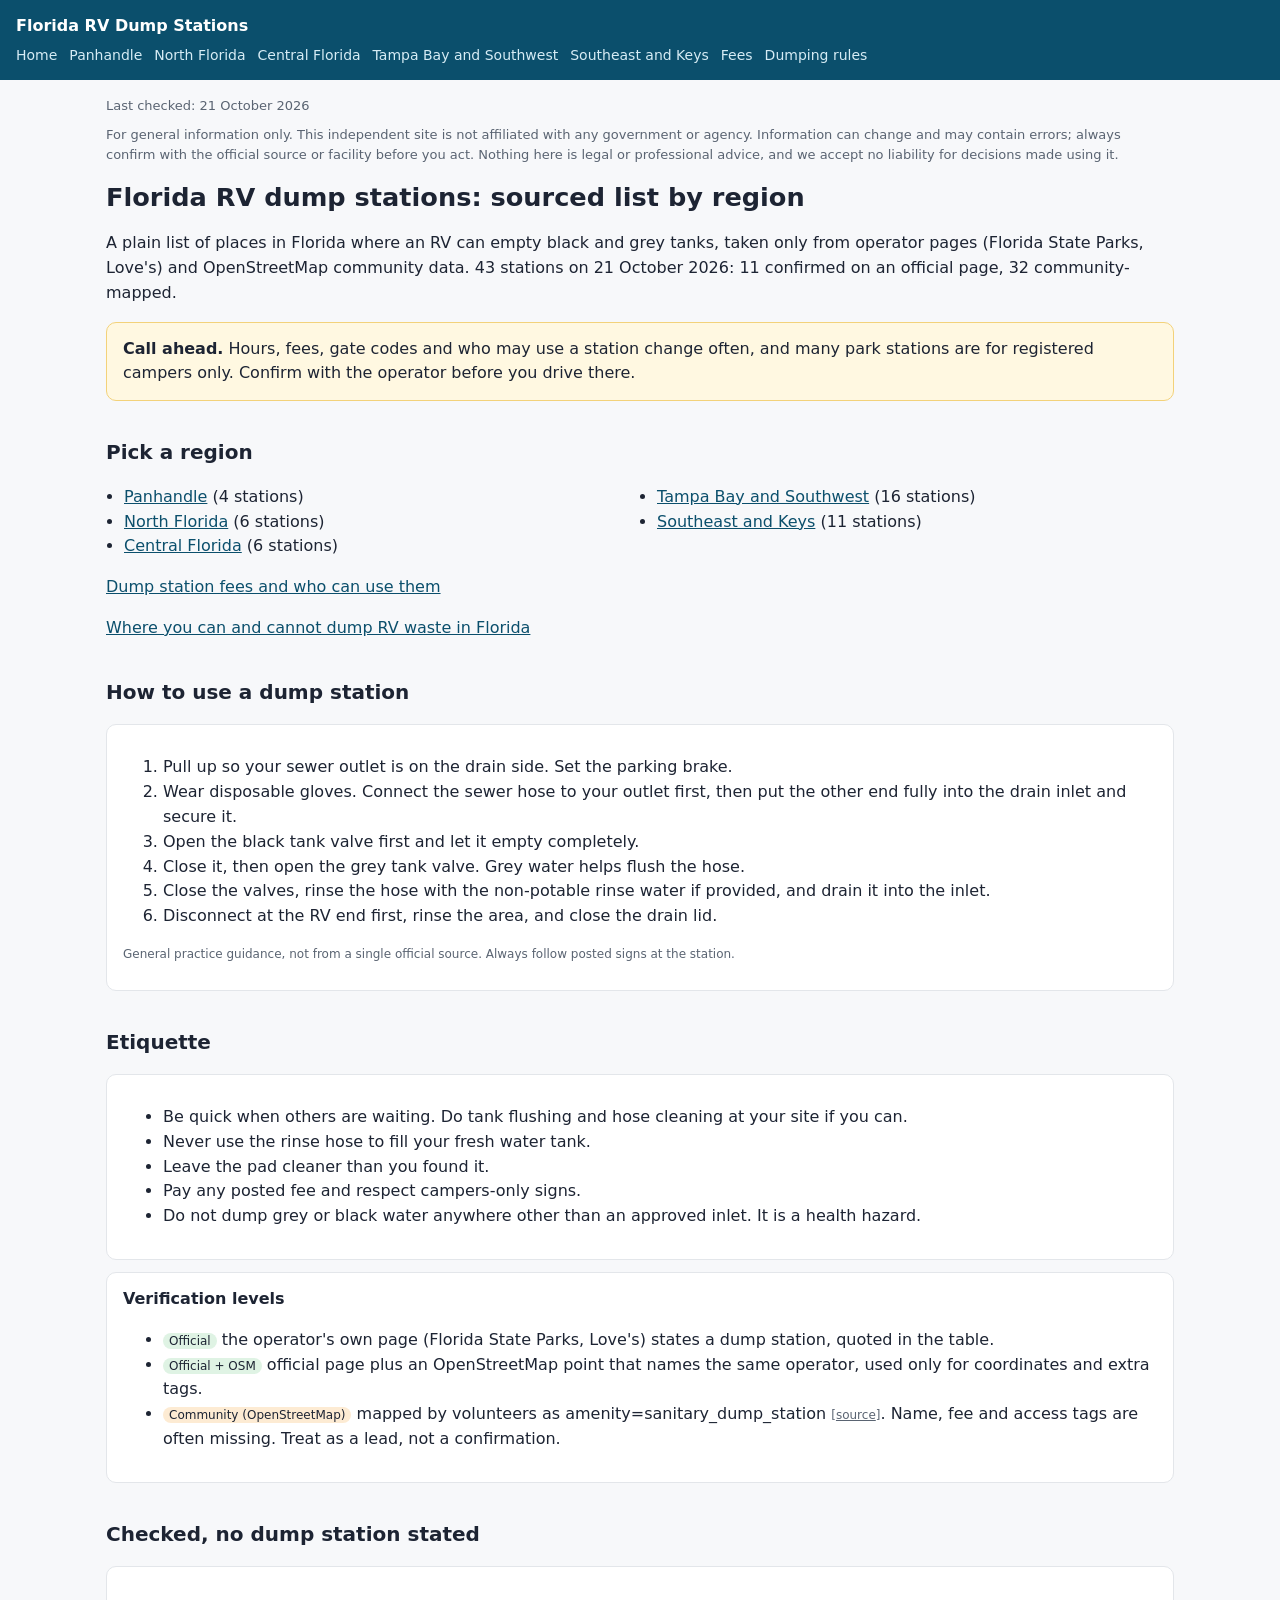
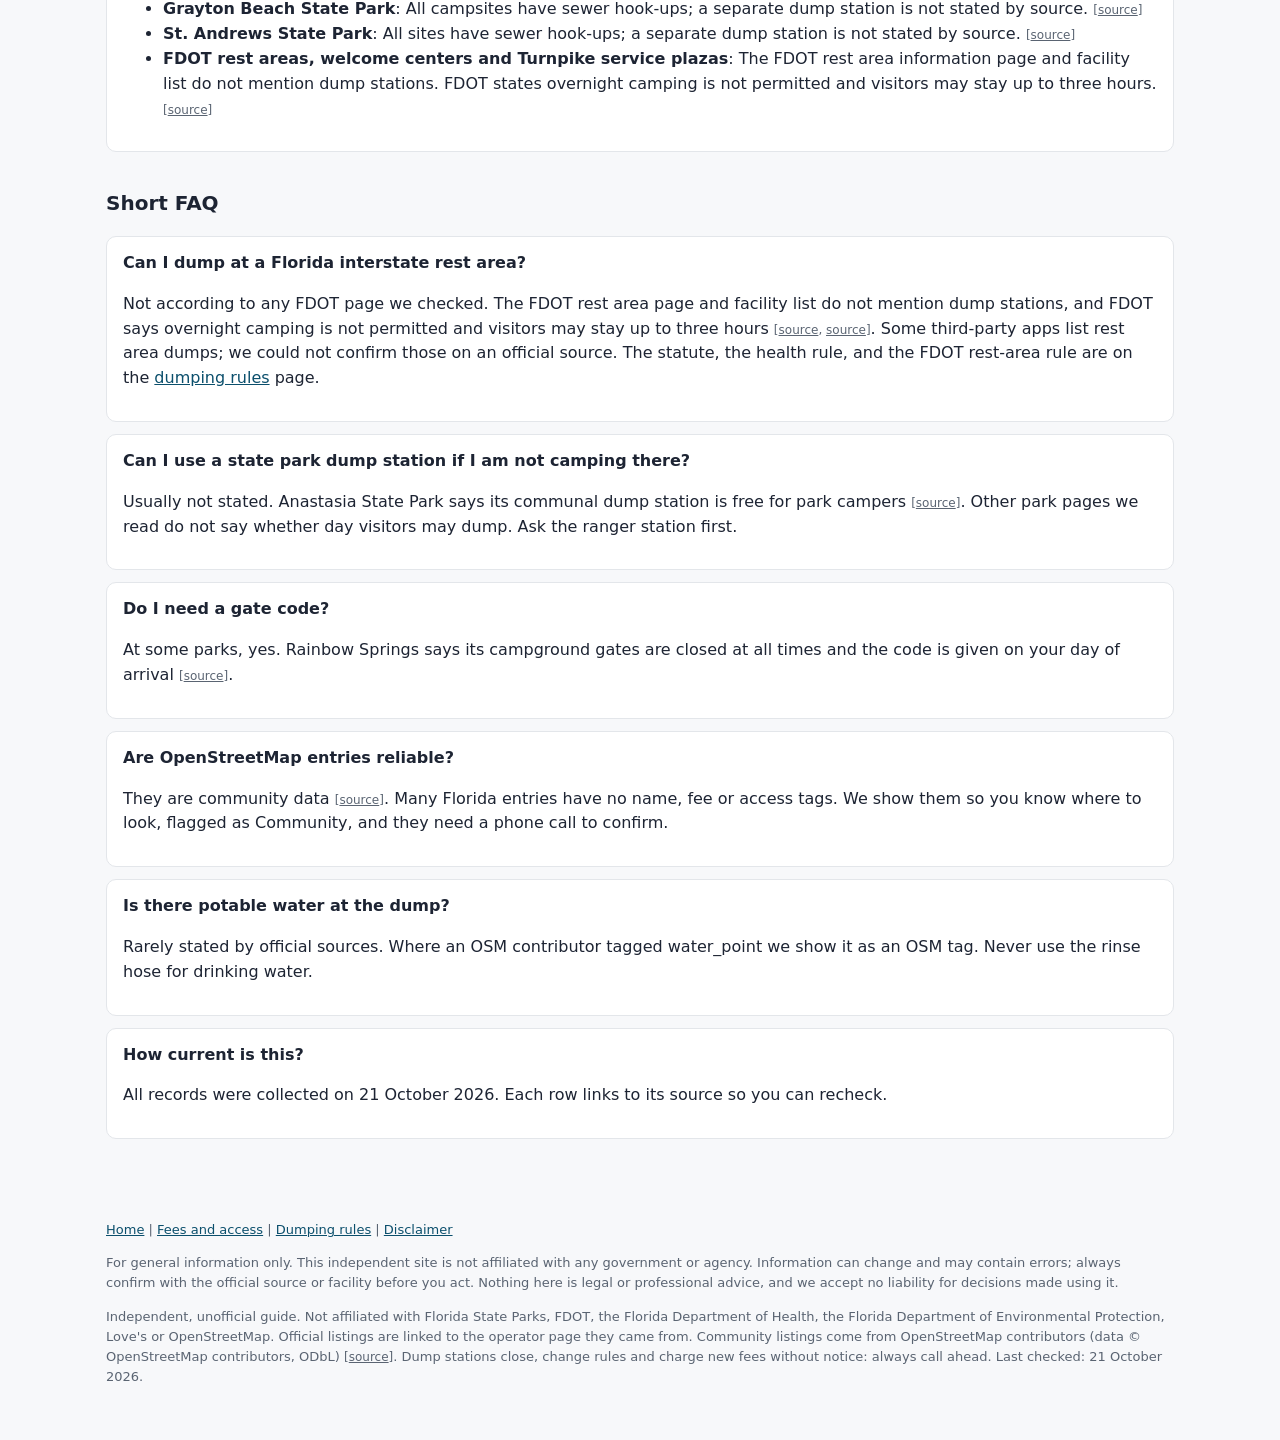
==== site/index.html @ b53549ac "Add SEO metadata, a disclaimer page, and clean URLs. Generate JSON-LD, social tags, icons, a custom " ====
<!doctype html><html lang="en-US"><head><meta charset="utf-8"><meta name="viewport" content="width=device-width,initial-scale=1"><title>All Florida RV dump stations by region, with sources</title><meta name="description" content="Florida RV dump stations from Florida State Parks, Love&#x27;s and OpenStreetMap, listed by region, with fees, access, verification level and links to each source."><link rel="canonical" href="https://rv-dump-station-finder.vercel.app/"><link rel="icon" href="/favicon.svg" type="image/svg+xml"><link rel="apple-touch-icon" sizes="180x180" href="/apple-touch-icon.png"><meta property="og:type" content="website"><meta property="og:site_name" content="Florida RV Dump Stations"><meta property="og:locale" content="en_US"><meta property="og:title" content="All Florida RV dump stations by region, with sources"><meta property="og:description" content="Florida RV dump stations from Florida State Parks, Love&#x27;s and OpenStreetMap, listed by region, with fees, access, verification level and links to each source."><meta property="og:url" content="https://rv-dump-station-finder.vercel.app/"><meta property="og:image" content="https://rv-dump-station-finder.vercel.app/og.png"><meta property="og:image:type" content="image/png"><meta property="og:image:width" content="1200"><meta property="og:image:height" content="630"><meta property="og:image:alt" content="Florida RV Dump Stations"><meta name="twitter:card" content="summary_large_image"><meta name="twitter:title" content="All Florida RV dump stations by region, with sources"><meta name="twitter:description" content="Florida RV dump stations from Florida State Parks, Love&#x27;s and OpenStreetMap, listed by region, with fees, access, verification level and links to each source."><meta name="twitter:image" content="https://rv-dump-station-finder.vercel.app/og.png"><meta name="twitter:image:alt" content="Florida RV Dump Stations"><script type="application/ld+json">{"@context": "https://schema.org", "@type": "WebSite", "name": "Florida RV Dump Stations", "url": "https://rv-dump-station-finder.vercel.app/", "description": "Florida RV dump stations from Florida State Parks, Love's and OpenStreetMap, listed by region, with fees, access, verification level and links to each source."}</script><script type="application/ld+json">{"@context": "https://schema.org", "@type": "Organization", "name": "Florida RV Dump Stations", "url": "https://rv-dump-station-finder.vercel.app/", "logo": "https://rv-dump-station-finder.vercel.app/apple-touch-icon.png"}</script><script type="application/ld+json">{"@context": "https://schema.org", "@type": "Article", "headline": "All Florida RV dump stations by region, with sources", "description": "Florida RV dump stations from Florida State Parks, Love's and OpenStreetMap, listed by region, with fees, access, verification level and links to each source.", "datePublished": "2026-10-21", "dateModified": "2026-10-21", "mainEntityOfPage": {"@type": "WebPage", "@id": "https://rv-dump-station-finder.vercel.app/"}, "author": {"@type": "Organization", "name": "Florida RV Dump Stations", "url": "https://rv-dump-station-finder.vercel.app/"}, "publisher": {"@type": "Organization", "name": "Florida RV Dump Stations", "url": "https://rv-dump-station-finder.vercel.app/", "logo": {"@type": "ImageObject", "url": "https://rv-dump-station-finder.vercel.app/apple-touch-icon.png"}}}</script><script type="application/ld+json">{"@context": "https://schema.org", "@type": "BreadcrumbList", "itemListElement": [{"@type": "ListItem", "position": 1, "name": "Home", "item": "https://rv-dump-station-finder.vercel.app/"}]}</script><script type="application/ld+json">{"@context": "https://schema.org", "@type": "FAQPage", "mainEntity": [{"@type": "Question", "name": "Can I dump at a Florida interstate rest area?", "acceptedAnswer": {"@type": "Answer", "text": "Not according to any FDOT page we checked. The FDOT rest area page and facility list do not mention dump stations, and FDOT says overnight camping is not permitted and visitors may stay up to three hours [source, source]. Some third-party apps list rest area dumps; we could not confirm those on an official source. The statute, the health rule, and the FDOT rest-area rule are on the dumping rules page."}}, {"@type": "Question", "name": "Can I use a state park dump station if I am not camping there?", "acceptedAnswer": {"@type": "Answer", "text": "Usually not stated. Anastasia State Park says its communal dump station is free for park campers [source]. Other park pages we read do not say whether day visitors may dump. Ask the ranger station first."}}, {"@type": "Question", "name": "Do I need a gate code?", "acceptedAnswer": {"@type": "Answer", "text": "At some parks, yes. Rainbow Springs says its campground gates are closed at all times and the code is given on your day of arrival [source]."}}, {"@type": "Question", "name": "Are OpenStreetMap entries reliable?", "acceptedAnswer": {"@type": "Answer", "text": "They are community data [source]. Many Florida entries have no name, fee or access tags. We show them so you know where to look, flagged as Community, and they need a phone call to confirm."}}, {"@type": "Question", "name": "Is there potable water at the dump?", "acceptedAnswer": {"@type": "Answer", "text": "Rarely stated by official sources. Where an OSM contributor tagged water_point we show it as an OSM tag. Never use the rinse hose for drinking water."}}, {"@type": "Question", "name": "How current is this?", "acceptedAnswer": {"@type": "Answer", "text": "All records were collected on 21 October 2026. Each row links to its source so you can recheck."}}]}</script><style>*{box-sizing:border-box}body{margin:0;font:16px/1.55 system-ui,-apple-system,Segoe UI,Roboto,sans-serif;color:#1d2433;background:#f7f8fa}
header{background:#0b4f6c;color:#fff;padding:14px 16px}header a{color:#fff;text-decoration:none;font-weight:600}nav{margin-top:6px;font-size:14px}nav a{color:#d6ecf5;margin-right:12px;font-weight:400;display:inline-block}
main{max-width:1100px;margin:0 auto;padding:16px}h1{font-size:1.6rem;line-height:1.25}h2{font-size:1.25rem;margin-top:1.8em}
.card{background:#fff;border:1px solid #e3e6ea;border-radius:10px;padding:14px 16px;margin:12px 0}.note{background:#fff8e1;border-color:#f3d27a}
.src{font-size:12px;color:#5a6472}.src a{color:#5a6472}a{color:#0b4f6c}table{border-collapse:collapse;width:100%;background:#fff;font-size:14px}
th,td{border:1px solid #e3e6ea;padding:6px 8px;text-align:left;vertical-align:top}th{background:#eaf1f4}.wrap{overflow-x:auto}
.checked{font-size:13px;color:#5a6472;margin:0 0 8px}.disclaimer{font-size:13px;color:#5a6472;margin:8px 0 12px}footer{max-width:1100px;margin:24px auto;padding:16px;font-size:13px;color:#5a6472}
.lv{font-size:12px;padding:1px 6px;border-radius:8px;white-space:nowrap}.ok{background:#dff3e4}.comm{background:#fdebd3}
input{width:100%;padding:8px;font-size:15px;border:1px solid #cdd3da;border-radius:6px;margin:8px 0}ul.grid{columns:2;padding-left:18px}@media(max-width:600px){ul.grid{columns:1}}
</style><script defer src="/_vercel/insights/script.js"></script></head><body><header><a href="/">Florida RV Dump Stations</a><nav><a href="/">Home</a><a href="/regions/panhandle/">Panhandle</a><a href="/regions/north/">North Florida</a><a href="/regions/central/">Central Florida</a><a href="/regions/tampa-bay-southwest/">Tampa Bay and Southwest</a><a href="/regions/southeast-keys/">Southeast and Keys</a><a href="/fees/">Fees</a><a href="/rules/">Dumping rules</a></nav></header><main><p class="checked">Last checked: 21 October 2026</p><p class="disclaimer">For general information only. This independent site is not affiliated with any government or agency. Information can change and may contain errors; always confirm with the official source or facility before you act. Nothing here is legal or professional advice, and we accept no liability for decisions made using it.</p><h1>Florida RV dump stations: sourced list by region</h1>
<p>A plain list of places in Florida where an RV can empty black and grey tanks, taken only from operator pages (Florida State Parks, Love's) and OpenStreetMap community data. 43 stations on 21 October 2026: 11 confirmed on an official page, 32 community-mapped.</p><div class="card note"><strong>Call ahead.</strong> Hours, fees, gate codes and who may use a station change often, and many park stations are for registered campers only. Confirm with the operator before you drive there.</div>
<h2>Pick a region</h2><ul class="grid"><li><a href="/regions/panhandle/">Panhandle</a> (4 stations)</li><li><a href="/regions/north/">North Florida</a> (6 stations)</li><li><a href="/regions/central/">Central Florida</a> (6 stations)</li><li><a href="/regions/tampa-bay-southwest/">Tampa Bay and Southwest</a> (16 stations)</li><li><a href="/regions/southeast-keys/">Southeast and Keys</a> (11 stations)</li></ul>
<p><a href="/fees/">Dump station fees and who can use them</a></p>
<p><a href="/rules/">Where you can and cannot dump RV waste in Florida</a></p>
<h2>How to use a dump station</h2><div class="card"><ol><li>Pull up so your sewer outlet is on the drain side. Set the parking brake.</li><li>Wear disposable gloves. Connect the sewer hose to your outlet first, then put the other end fully into the drain inlet and secure it.</li><li>Open the black tank valve first and let it empty completely.</li><li>Close it, then open the grey tank valve. Grey water helps flush the hose.</li><li>Close the valves, rinse the hose with the non-potable rinse water if provided, and drain it into the inlet.</li><li>Disconnect at the RV end first, rinse the area, and close the drain lid.</li></ol>
<p class="src">General practice guidance, not from a single official source. Always follow posted signs at the station.</p></div>
<h2>Etiquette</h2><div class="card"><ul><li>Be quick when others are waiting. Do tank flushing and hose cleaning at your site if you can.</li><li>Never use the rinse hose to fill your fresh water tank.</li><li>Leave the pad cleaner than you found it.</li><li>Pay any posted fee and respect campers-only signs.</li><li>Do not dump grey or black water anywhere other than an approved inlet. It is a health hazard.</li></ul></div>
<div class="card"><strong>Verification levels</strong><ul><li><span class="lv ok">Official</span> the operator's own page (Florida State Parks, Love's) states a dump station, quoted in the table.</li>
<li><span class="lv ok">Official + OSM</span> official page plus an OpenStreetMap point that names the same operator, used only for coordinates and extra tags.</li>
<li><span class="lv comm">Community (OpenStreetMap)</span> mapped by volunteers as amenity=sanitary_dump_station <span class="src">[<a href="https://wiki.openstreetmap.org/wiki/Tag:amenity%3Dsanitary_dump_station" rel="noopener">source</a>]</span>. Name, fee and access tags are often missing. Treat as a lead, not a confirmation.</li></ul></div>
<h2>Checked, no dump station stated</h2><div class="card"><ul><li><strong>Grayton Beach State Park</strong>: All campsites have sewer hook-ups; a separate dump station is not stated by source. <span class="src">[<a href="https://www.floridastateparks.org/parks-and-trails/grayton-beach-state-park/experiences-amenities" rel="noopener">source</a>]</span></li><li><strong>St. Andrews State Park</strong>: All sites have sewer hook-ups; a separate dump station is not stated by source. <span class="src">[<a href="https://www.floridastateparks.org/parks-and-trails/st-andrews-state-park/experiences-amenities" rel="noopener">source</a>]</span></li><li><strong>FDOT rest areas, welcome centers and Turnpike service plazas</strong>: The FDOT rest area information page and facility list do not mention dump stations. FDOT states overnight camping is not permitted and visitors may stay up to three hours. <span class="src">[<a href="https://www.fdot.gov/maintenance/rest-area-app/restareainfo.shtm" rel="noopener">source</a>]</span></li></ul></div>
<h2>Short FAQ</h2><div class="card"><strong>Can I dump at a Florida interstate rest area?</strong><p>Not according to any FDOT page we checked. The FDOT rest area page and facility list do not mention dump stations, and FDOT says overnight camping is not permitted and visitors may stay up to three hours <span class="src">[<a href="https://www.fdot.gov/maintenance/rest-area-app/restareainfo.shtm" rel="noopener">source</a>, <a href="https://www.fdot.gov/maintenance/rest-area-app/rest-facilities-list" rel="noopener">source</a>]</span>. Some third-party apps list rest area dumps; we could not confirm those on an official source. The statute, the health rule, and the FDOT rest-area rule are on the <a href="/rules/">dumping rules</a> page.</p></div><div class="card"><strong>Can I use a state park dump station if I am not camping there?</strong><p>Usually not stated. Anastasia State Park says its communal dump station is free for park campers <span class="src">[<a href="https://www.floridastateparks.org/parks-and-trails/anastasia-state-park/experiences-amenities" rel="noopener">source</a>]</span>. Other park pages we read do not say whether day visitors may dump. Ask the ranger station first.</p></div><div class="card"><strong>Do I need a gate code?</strong><p>At some parks, yes. Rainbow Springs says its campground gates are closed at all times and the code is given on your day of arrival <span class="src">[<a href="https://www.floridastateparks.org/parks-and-trails/rainbow-springs-state-park/experiences-amenities" rel="noopener">source</a>]</span>.</p></div><div class="card"><strong>Are OpenStreetMap entries reliable?</strong><p>They are community data <span class="src">[<a href="https://wiki.openstreetmap.org/wiki/Tag:amenity%3Dsanitary_dump_station" rel="noopener">source</a>]</span>. Many Florida entries have no name, fee or access tags. We show them so you know where to look, flagged as Community, and they need a phone call to confirm.</p></div><div class="card"><strong>Is there potable water at the dump?</strong><p>Rarely stated by official sources. Where an OSM contributor tagged water_point we show it as an OSM tag. Never use the rinse hose for drinking water.</p></div><div class="card"><strong>How current is this?</strong><p>All records were collected on 21 October 2026. Each row links to its source so you can recheck.</p></div></main><footer><p><a href="/">Home</a> | <a href="/fees/">Fees and access</a> | <a href="/rules/">Dumping rules</a> | <a href="/disclaimer/">Disclaimer</a></p><p class="disclaimer">For general information only. This independent site is not affiliated with any government or agency. Information can change and may contain errors; always confirm with the official source or facility before you act. Nothing here is legal or professional advice, and we accept no liability for decisions made using it.</p><p>Independent, unofficial guide. Not affiliated with Florida State Parks, FDOT, the Florida Department of Health, the Florida Department of Environmental Protection, Love's or OpenStreetMap. Official listings are linked to the operator page they came from. Community listings come from OpenStreetMap contributors (data &copy; OpenStreetMap contributors, ODbL) <span class="src">[<a href="https://www.openstreetmap.org/copyright" rel="noopener">source</a>]</span>. Dump stations close, change rules and charge new fees without notice: always call ahead. Last checked: 21 October 2026.</p></footer></body></html>
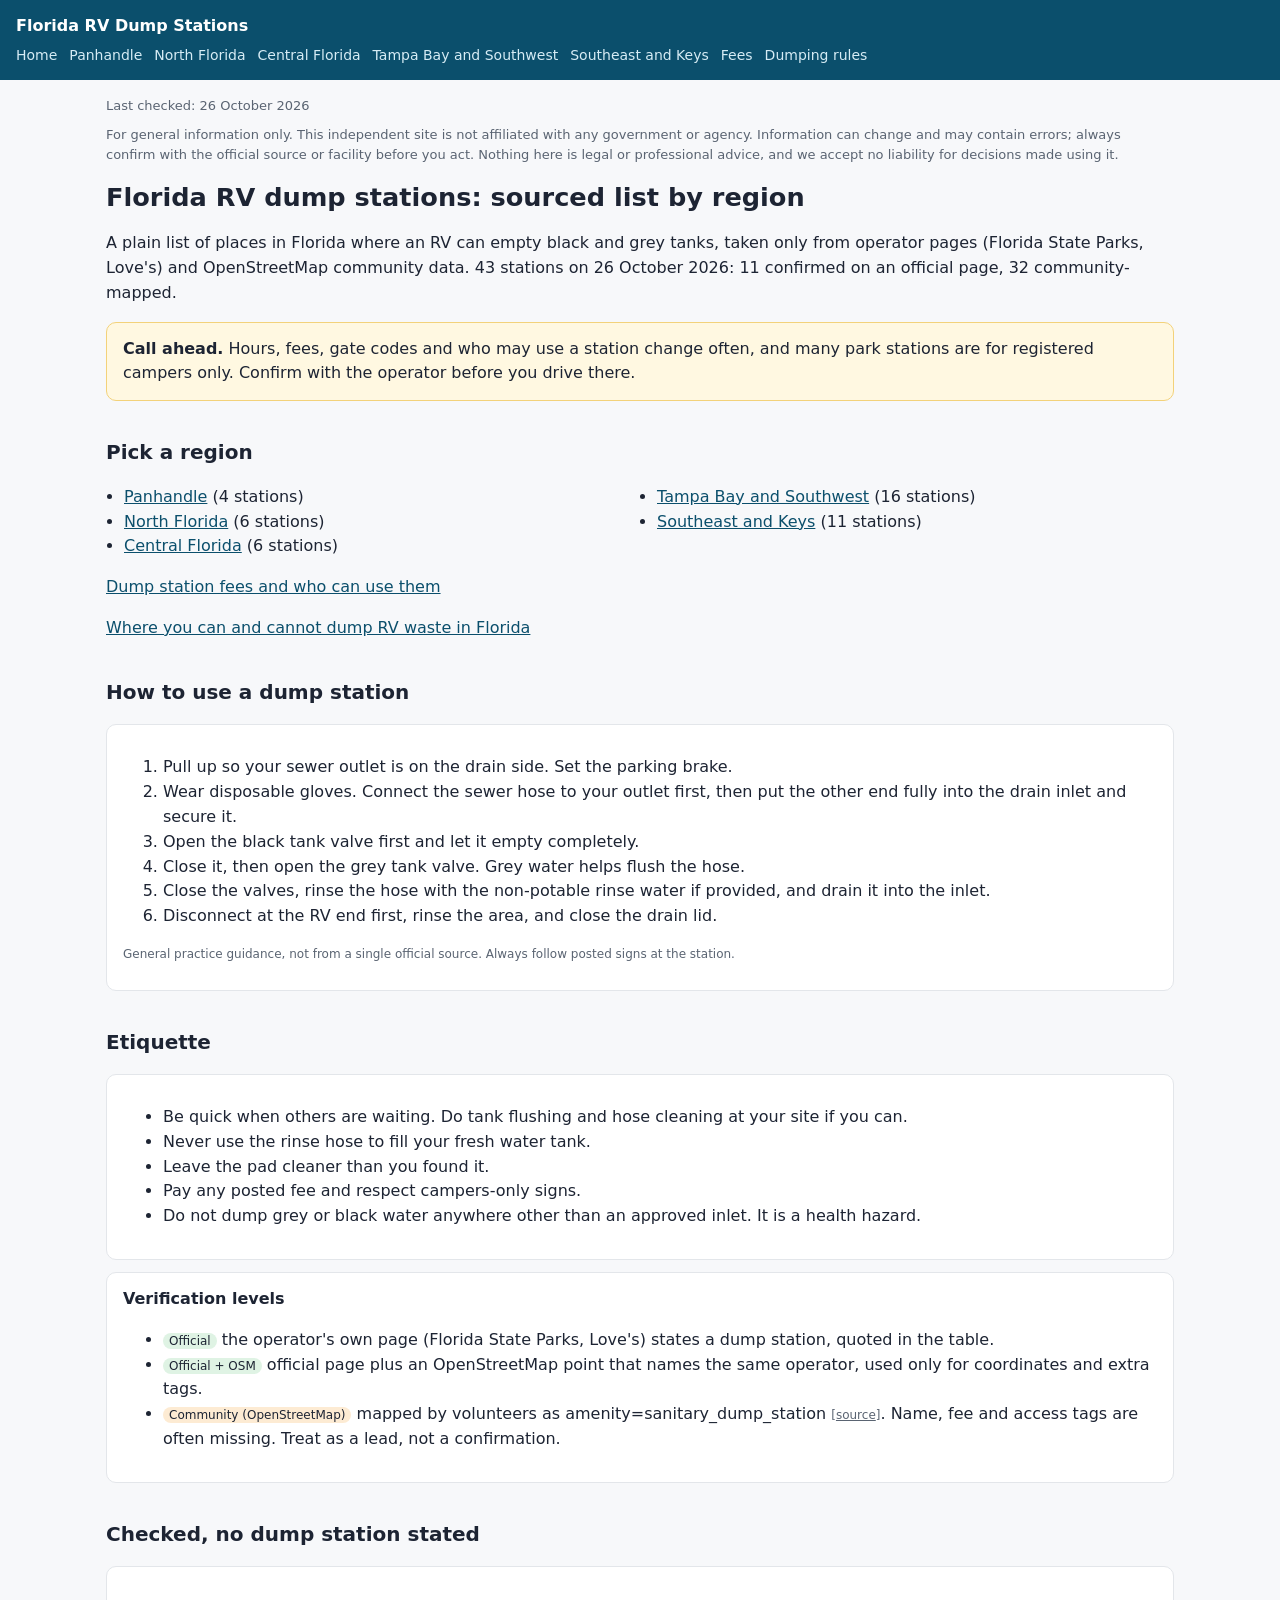
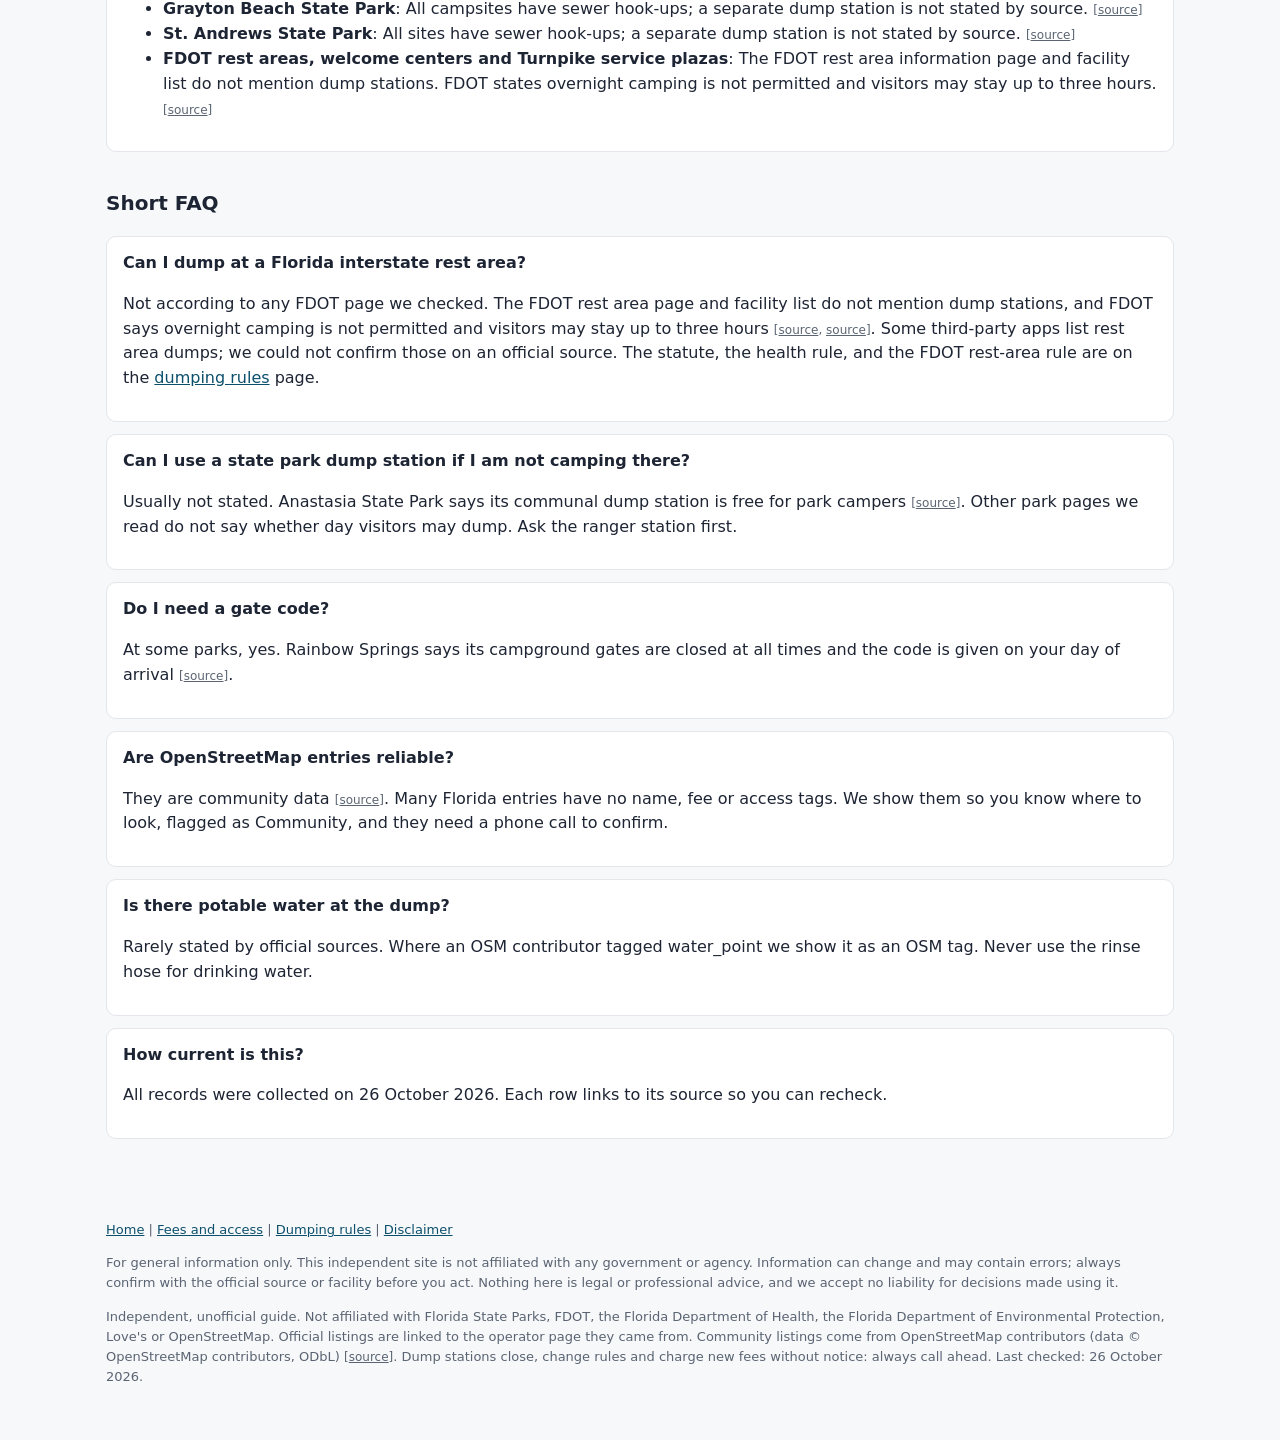
==== commit d8e3ebd4: "Recheck Florida dump facts against official sources. Set every last-checked date to 26 October 2026." ====
--- a/site/index.html
+++ b/site/index.html
@@ -1,4 +1,4 @@
-<!doctype html><html lang="en-US"><head><meta charset="utf-8"><meta name="viewport" content="width=device-width,initial-scale=1"><title>All Florida RV dump stations by region, with sources</title><meta name="description" content="Florida RV dump stations from Florida State Parks, Love&#x27;s and OpenStreetMap, listed by region, with fees, access, verification level and links to each source."><link rel="canonical" href="https://rv-dump-station-finder.vercel.app/"><link rel="icon" href="/favicon.svg" type="image/svg+xml"><link rel="apple-touch-icon" sizes="180x180" href="/apple-touch-icon.png"><meta property="og:type" content="website"><meta property="og:site_name" content="Florida RV Dump Stations"><meta property="og:locale" content="en_US"><meta property="og:title" content="All Florida RV dump stations by region, with sources"><meta property="og:description" content="Florida RV dump stations from Florida State Parks, Love&#x27;s and OpenStreetMap, listed by region, with fees, access, verification level and links to each source."><meta property="og:url" content="https://rv-dump-station-finder.vercel.app/"><meta property="og:image" content="https://rv-dump-station-finder.vercel.app/og.png"><meta property="og:image:type" content="image/png"><meta property="og:image:width" content="1200"><meta property="og:image:height" content="630"><meta property="og:image:alt" content="Florida RV Dump Stations"><meta name="twitter:card" content="summary_large_image"><meta name="twitter:title" content="All Florida RV dump stations by region, with sources"><meta name="twitter:description" content="Florida RV dump stations from Florida State Parks, Love&#x27;s and OpenStreetMap, listed by region, with fees, access, verification level and links to each source."><meta name="twitter:image" content="https://rv-dump-station-finder.vercel.app/og.png"><meta name="twitter:image:alt" content="Florida RV Dump Stations"><script type="application/ld+json">{"@context": "https://schema.org", "@type": "WebSite", "name": "Florida RV Dump Stations", "url": "https://rv-dump-station-finder.vercel.app/", "description": "Florida RV dump stations from Florida State Parks, Love's and OpenStreetMap, listed by region, with fees, access, verification level and links to each source."}</script><script type="application/ld+json">{"@context": "https://schema.org", "@type": "Organization", "name": "Florida RV Dump Stations", "url": "https://rv-dump-station-finder.vercel.app/", "logo": "https://rv-dump-station-finder.vercel.app/apple-touch-icon.png"}</script><script type="application/ld+json">{"@context": "https://schema.org", "@type": "Article", "headline": "All Florida RV dump stations by region, with sources", "description": "Florida RV dump stations from Florida State Parks, Love's and OpenStreetMap, listed by region, with fees, access, verification level and links to each source.", "datePublished": "2026-10-21", "dateModified": "2026-10-21", "mainEntityOfPage": {"@type": "WebPage", "@id": "https://rv-dump-station-finder.vercel.app/"}, "author": {"@type": "Organization", "name": "Florida RV Dump Stations", "url": "https://rv-dump-station-finder.vercel.app/"}, "publisher": {"@type": "Organization", "name": "Florida RV Dump Stations", "url": "https://rv-dump-station-finder.vercel.app/", "logo": {"@type": "ImageObject", "url": "https://rv-dump-station-finder.vercel.app/apple-touch-icon.png"}}}</script><script type="application/ld+json">{"@context": "https://schema.org", "@type": "BreadcrumbList", "itemListElement": [{"@type": "ListItem", "position": 1, "name": "Home", "item": "https://rv-dump-station-finder.vercel.app/"}]}</script><script type="application/ld+json">{"@context": "https://schema.org", "@type": "FAQPage", "mainEntity": [{"@type": "Question", "name": "Can I dump at a Florida interstate rest area?", "acceptedAnswer": {"@type": "Answer", "text": "Not according to any FDOT page we checked. The FDOT rest area page and facility list do not mention dump stations, and FDOT says overnight camping is not permitted and visitors may stay up to three hours [source, source]. Some third-party apps list rest area dumps; we could not confirm those on an official source. The statute, the health rule, and the FDOT rest-area rule are on the dumping rules page."}}, {"@type": "Question", "name": "Can I use a state park dump station if I am not camping there?", "acceptedAnswer": {"@type": "Answer", "text": "Usually not stated. Anastasia State Park says its communal dump station is free for park campers [source]. Other park pages we read do not say whether day visitors may dump. Ask the ranger station first."}}, {"@type": "Question", "name": "Do I need a gate code?", "acceptedAnswer": {"@type": "Answer", "text": "At some parks, yes. Rainbow Springs says its campground gates are closed at all times and the code is given on your day of arrival [source]."}}, {"@type": "Question", "name": "Are OpenStreetMap entries reliable?", "acceptedAnswer": {"@type": "Answer", "text": "They are community data [source]. Many Florida entries have no name, fee or access tags. We show them so you know where to look, flagged as Community, and they need a phone call to confirm."}}, {"@type": "Question", "name": "Is there potable water at the dump?", "acceptedAnswer": {"@type": "Answer", "text": "Rarely stated by official sources. Where an OSM contributor tagged water_point we show it as an OSM tag. Never use the rinse hose for drinking water."}}, {"@type": "Question", "name": "How current is this?", "acceptedAnswer": {"@type": "Answer", "text": "All records were collected on 21 October 2026. Each row links to its source so you can recheck."}}]}</script><style>*{box-sizing:border-box}body{margin:0;font:16px/1.55 system-ui,-apple-system,Segoe UI,Roboto,sans-serif;color:#1d2433;background:#f7f8fa}
+<!doctype html><html lang="en-US"><head><meta charset="utf-8"><meta name="viewport" content="width=device-width,initial-scale=1"><title>All Florida RV dump stations by region, with sources</title><meta name="description" content="Florida RV dump stations from Florida State Parks, Love&#x27;s and OpenStreetMap, listed by region, with fees, access, verification level and links to each source."><link rel="canonical" href="https://rv-dump-station-finder.vercel.app/"><link rel="icon" href="/favicon.svg" type="image/svg+xml"><link rel="apple-touch-icon" sizes="180x180" href="/apple-touch-icon.png"><meta property="og:type" content="website"><meta property="og:site_name" content="Florida RV Dump Stations"><meta property="og:locale" content="en_US"><meta property="og:title" content="All Florida RV dump stations by region, with sources"><meta property="og:description" content="Florida RV dump stations from Florida State Parks, Love&#x27;s and OpenStreetMap, listed by region, with fees, access, verification level and links to each source."><meta property="og:url" content="https://rv-dump-station-finder.vercel.app/"><meta property="og:image" content="https://rv-dump-station-finder.vercel.app/og.png"><meta property="og:image:type" content="image/png"><meta property="og:image:width" content="1200"><meta property="og:image:height" content="630"><meta property="og:image:alt" content="Florida RV Dump Stations"><meta name="twitter:card" content="summary_large_image"><meta name="twitter:title" content="All Florida RV dump stations by region, with sources"><meta name="twitter:description" content="Florida RV dump stations from Florida State Parks, Love&#x27;s and OpenStreetMap, listed by region, with fees, access, verification level and links to each source."><meta name="twitter:image" content="https://rv-dump-station-finder.vercel.app/og.png"><meta name="twitter:image:alt" content="Florida RV Dump Stations"><script type="application/ld+json">{"@context": "https://schema.org", "@type": "WebSite", "name": "Florida RV Dump Stations", "url": "https://rv-dump-station-finder.vercel.app/", "description": "Florida RV dump stations from Florida State Parks, Love's and OpenStreetMap, listed by region, with fees, access, verification level and links to each source."}</script><script type="application/ld+json">{"@context": "https://schema.org", "@type": "Organization", "name": "Florida RV Dump Stations", "url": "https://rv-dump-station-finder.vercel.app/", "logo": "https://rv-dump-station-finder.vercel.app/apple-touch-icon.png"}</script><script type="application/ld+json">{"@context": "https://schema.org", "@type": "Article", "headline": "All Florida RV dump stations by region, with sources", "description": "Florida RV dump stations from Florida State Parks, Love's and OpenStreetMap, listed by region, with fees, access, verification level and links to each source.", "datePublished": "2026-10-26", "dateModified": "2026-10-26", "mainEntityOfPage": {"@type": "WebPage", "@id": "https://rv-dump-station-finder.vercel.app/"}, "author": {"@type": "Organization", "name": "Florida RV Dump Stations", "url": "https://rv-dump-station-finder.vercel.app/"}, "publisher": {"@type": "Organization", "name": "Florida RV Dump Stations", "url": "https://rv-dump-station-finder.vercel.app/", "logo": {"@type": "ImageObject", "url": "https://rv-dump-station-finder.vercel.app/apple-touch-icon.png"}}}</script><script type="application/ld+json">{"@context": "https://schema.org", "@type": "BreadcrumbList", "itemListElement": [{"@type": "ListItem", "position": 1, "name": "Home", "item": "https://rv-dump-station-finder.vercel.app/"}]}</script><script type="application/ld+json">{"@context": "https://schema.org", "@type": "FAQPage", "mainEntity": [{"@type": "Question", "name": "Can I dump at a Florida interstate rest area?", "acceptedAnswer": {"@type": "Answer", "text": "Not according to any FDOT page we checked. The FDOT rest area page and facility list do not mention dump stations, and FDOT says overnight camping is not permitted and visitors may stay up to three hours [source, source]. Some third-party apps list rest area dumps; we could not confirm those on an official source. The statute, the health rule, and the FDOT rest-area rule are on the dumping rules page."}}, {"@type": "Question", "name": "Can I use a state park dump station if I am not camping there?", "acceptedAnswer": {"@type": "Answer", "text": "Usually not stated. Anastasia State Park says its communal dump station is free for park campers [source]. Other park pages we read do not say whether day visitors may dump. Ask the ranger station first."}}, {"@type": "Question", "name": "Do I need a gate code?", "acceptedAnswer": {"@type": "Answer", "text": "At some parks, yes. Rainbow Springs says its campground gates are closed at all times and the code is given on your day of arrival [source]."}}, {"@type": "Question", "name": "Are OpenStreetMap entries reliable?", "acceptedAnswer": {"@type": "Answer", "text": "They are community data [source]. Many Florida entries have no name, fee or access tags. We show them so you know where to look, flagged as Community, and they need a phone call to confirm."}}, {"@type": "Question", "name": "Is there potable water at the dump?", "acceptedAnswer": {"@type": "Answer", "text": "Rarely stated by official sources. Where an OSM contributor tagged water_point we show it as an OSM tag. Never use the rinse hose for drinking water."}}, {"@type": "Question", "name": "How current is this?", "acceptedAnswer": {"@type": "Answer", "text": "All records were collected on 26 October 2026. Each row links to its source so you can recheck."}}]}</script><style>*{box-sizing:border-box}body{margin:0;font:16px/1.55 system-ui,-apple-system,Segoe UI,Roboto,sans-serif;color:#1d2433;background:#f7f8fa}
 header{background:#0b4f6c;color:#fff;padding:14px 16px}header a{color:#fff;text-decoration:none;font-weight:600}nav{margin-top:6px;font-size:14px}nav a{color:#d6ecf5;margin-right:12px;font-weight:400;display:inline-block}
 main{max-width:1100px;margin:0 auto;padding:16px}h1{font-size:1.6rem;line-height:1.25}h2{font-size:1.25rem;margin-top:1.8em}
 .card{background:#fff;border:1px solid #e3e6ea;border-radius:10px;padding:14px 16px;margin:12px 0}.note{background:#fff8e1;border-color:#f3d27a}
@@ -7,8 +7,8 @@
 .checked{font-size:13px;color:#5a6472;margin:0 0 8px}.disclaimer{font-size:13px;color:#5a6472;margin:8px 0 12px}footer{max-width:1100px;margin:24px auto;padding:16px;font-size:13px;color:#5a6472}
 .lv{font-size:12px;padding:1px 6px;border-radius:8px;white-space:nowrap}.ok{background:#dff3e4}.comm{background:#fdebd3}
 input{width:100%;padding:8px;font-size:15px;border:1px solid #cdd3da;border-radius:6px;margin:8px 0}ul.grid{columns:2;padding-left:18px}@media(max-width:600px){ul.grid{columns:1}}
-</style><script defer src="/_vercel/insights/script.js"></script></head><body><header><a href="/">Florida RV Dump Stations</a><nav><a href="/">Home</a><a href="/regions/panhandle/">Panhandle</a><a href="/regions/north/">North Florida</a><a href="/regions/central/">Central Florida</a><a href="/regions/tampa-bay-southwest/">Tampa Bay and Southwest</a><a href="/regions/southeast-keys/">Southeast and Keys</a><a href="/fees/">Fees</a><a href="/rules/">Dumping rules</a></nav></header><main><p class="checked">Last checked: 21 October 2026</p><p class="disclaimer">For general information only. This independent site is not affiliated with any government or agency. Information can change and may contain errors; always confirm with the official source or facility before you act. Nothing here is legal or professional advice, and we accept no liability for decisions made using it.</p><h1>Florida RV dump stations: sourced list by region</h1>
-<p>A plain list of places in Florida where an RV can empty black and grey tanks, taken only from operator pages (Florida State Parks, Love's) and OpenStreetMap community data. 43 stations on 21 October 2026: 11 confirmed on an official page, 32 community-mapped.</p><div class="card note"><strong>Call ahead.</strong> Hours, fees, gate codes and who may use a station change often, and many park stations are for registered campers only. Confirm with the operator before you drive there.</div>
+</style><script defer src="/_vercel/insights/script.js"></script></head><body><header><a href="/">Florida RV Dump Stations</a><nav><a href="/">Home</a><a href="/regions/panhandle/">Panhandle</a><a href="/regions/north/">North Florida</a><a href="/regions/central/">Central Florida</a><a href="/regions/tampa-bay-southwest/">Tampa Bay and Southwest</a><a href="/regions/southeast-keys/">Southeast and Keys</a><a href="/fees/">Fees</a><a href="/rules/">Dumping rules</a></nav></header><main><p class="checked">Last checked: 26 October 2026</p><p class="disclaimer">For general information only. This independent site is not affiliated with any government or agency. Information can change and may contain errors; always confirm with the official source or facility before you act. Nothing here is legal or professional advice, and we accept no liability for decisions made using it.</p><h1>Florida RV dump stations: sourced list by region</h1>
+<p>A plain list of places in Florida where an RV can empty black and grey tanks, taken only from operator pages (Florida State Parks, Love's) and OpenStreetMap community data. 43 stations on 26 October 2026: 11 confirmed on an official page, 32 community-mapped.</p><div class="card note"><strong>Call ahead.</strong> Hours, fees, gate codes and who may use a station change often, and many park stations are for registered campers only. Confirm with the operator before you drive there.</div>
 <h2>Pick a region</h2><ul class="grid"><li><a href="/regions/panhandle/">Panhandle</a> (4 stations)</li><li><a href="/regions/north/">North Florida</a> (6 stations)</li><li><a href="/regions/central/">Central Florida</a> (6 stations)</li><li><a href="/regions/tampa-bay-southwest/">Tampa Bay and Southwest</a> (16 stations)</li><li><a href="/regions/southeast-keys/">Southeast and Keys</a> (11 stations)</li></ul>
 <p><a href="/fees/">Dump station fees and who can use them</a></p>
 <p><a href="/rules/">Where you can and cannot dump RV waste in Florida</a></p>
@@ -19,4 +19,4 @@
 <li><span class="lv ok">Official + OSM</span> official page plus an OpenStreetMap point that names the same operator, used only for coordinates and extra tags.</li>
 <li><span class="lv comm">Community (OpenStreetMap)</span> mapped by volunteers as amenity=sanitary_dump_station <span class="src">[<a href="https://wiki.openstreetmap.org/wiki/Tag:amenity%3Dsanitary_dump_station" rel="noopener">source</a>]</span>. Name, fee and access tags are often missing. Treat as a lead, not a confirmation.</li></ul></div>
 <h2>Checked, no dump station stated</h2><div class="card"><ul><li><strong>Grayton Beach State Park</strong>: All campsites have sewer hook-ups; a separate dump station is not stated by source. <span class="src">[<a href="https://www.floridastateparks.org/parks-and-trails/grayton-beach-state-park/experiences-amenities" rel="noopener">source</a>]</span></li><li><strong>St. Andrews State Park</strong>: All sites have sewer hook-ups; a separate dump station is not stated by source. <span class="src">[<a href="https://www.floridastateparks.org/parks-and-trails/st-andrews-state-park/experiences-amenities" rel="noopener">source</a>]</span></li><li><strong>FDOT rest areas, welcome centers and Turnpike service plazas</strong>: The FDOT rest area information page and facility list do not mention dump stations. FDOT states overnight camping is not permitted and visitors may stay up to three hours. <span class="src">[<a href="https://www.fdot.gov/maintenance/rest-area-app/restareainfo.shtm" rel="noopener">source</a>]</span></li></ul></div>
-<h2>Short FAQ</h2><div class="card"><strong>Can I dump at a Florida interstate rest area?</strong><p>Not according to any FDOT page we checked. The FDOT rest area page and facility list do not mention dump stations, and FDOT says overnight camping is not permitted and visitors may stay up to three hours <span class="src">[<a href="https://www.fdot.gov/maintenance/rest-area-app/restareainfo.shtm" rel="noopener">source</a>, <a href="https://www.fdot.gov/maintenance/rest-area-app/rest-facilities-list" rel="noopener">source</a>]</span>. Some third-party apps list rest area dumps; we could not confirm those on an official source. The statute, the health rule, and the FDOT rest-area rule are on the <a href="/rules/">dumping rules</a> page.</p></div><div class="card"><strong>Can I use a state park dump station if I am not camping there?</strong><p>Usually not stated. Anastasia State Park says its communal dump station is free for park campers <span class="src">[<a href="https://www.floridastateparks.org/parks-and-trails/anastasia-state-park/experiences-amenities" rel="noopener">source</a>]</span>. Other park pages we read do not say whether day visitors may dump. Ask the ranger station first.</p></div><div class="card"><strong>Do I need a gate code?</strong><p>At some parks, yes. Rainbow Springs says its campground gates are closed at all times and the code is given on your day of arrival <span class="src">[<a href="https://www.floridastateparks.org/parks-and-trails/rainbow-springs-state-park/experiences-amenities" rel="noopener">source</a>]</span>.</p></div><div class="card"><strong>Are OpenStreetMap entries reliable?</strong><p>They are community data <span class="src">[<a href="https://wiki.openstreetmap.org/wiki/Tag:amenity%3Dsanitary_dump_station" rel="noopener">source</a>]</span>. Many Florida entries have no name, fee or access tags. We show them so you know where to look, flagged as Community, and they need a phone call to confirm.</p></div><div class="card"><strong>Is there potable water at the dump?</strong><p>Rarely stated by official sources. Where an OSM contributor tagged water_point we show it as an OSM tag. Never use the rinse hose for drinking water.</p></div><div class="card"><strong>How current is this?</strong><p>All records were collected on 21 October 2026. Each row links to its source so you can recheck.</p></div></main><footer><p><a href="/">Home</a> | <a href="/fees/">Fees and access</a> | <a href="/rules/">Dumping rules</a> | <a href="/disclaimer/">Disclaimer</a></p><p class="disclaimer">For general information only. This independent site is not affiliated with any government or agency. Information can change and may contain errors; always confirm with the official source or facility before you act. Nothing here is legal or professional advice, and we accept no liability for decisions made using it.</p><p>Independent, unofficial guide. Not affiliated with Florida State Parks, FDOT, the Florida Department of Health, the Florida Department of Environmental Protection, Love's or OpenStreetMap. Official listings are linked to the operator page they came from. Community listings come from OpenStreetMap contributors (data &copy; OpenStreetMap contributors, ODbL) <span class="src">[<a href="https://www.openstreetmap.org/copyright" rel="noopener">source</a>]</span>. Dump stations close, change rules and charge new fees without notice: always call ahead. Last checked: 21 October 2026.</p></footer></body></html>+<h2>Short FAQ</h2><div class="card"><strong>Can I dump at a Florida interstate rest area?</strong><p>Not according to any FDOT page we checked. The FDOT rest area page and facility list do not mention dump stations, and FDOT says overnight camping is not permitted and visitors may stay up to three hours <span class="src">[<a href="https://www.fdot.gov/maintenance/rest-area-app/restareainfo.shtm" rel="noopener">source</a>, <a href="https://www.fdot.gov/maintenance/rest-area-app/rest-facilities-list" rel="noopener">source</a>]</span>. Some third-party apps list rest area dumps; we could not confirm those on an official source. The statute, the health rule, and the FDOT rest-area rule are on the <a href="/rules/">dumping rules</a> page.</p></div><div class="card"><strong>Can I use a state park dump station if I am not camping there?</strong><p>Usually not stated. Anastasia State Park says its communal dump station is free for park campers <span class="src">[<a href="https://www.floridastateparks.org/parks-and-trails/anastasia-state-park/experiences-amenities" rel="noopener">source</a>]</span>. Other park pages we read do not say whether day visitors may dump. Ask the ranger station first.</p></div><div class="card"><strong>Do I need a gate code?</strong><p>At some parks, yes. Rainbow Springs says its campground gates are closed at all times and the code is given on your day of arrival <span class="src">[<a href="https://www.floridastateparks.org/parks-and-trails/rainbow-springs-state-park/experiences-amenities" rel="noopener">source</a>]</span>.</p></div><div class="card"><strong>Are OpenStreetMap entries reliable?</strong><p>They are community data <span class="src">[<a href="https://wiki.openstreetmap.org/wiki/Tag:amenity%3Dsanitary_dump_station" rel="noopener">source</a>]</span>. Many Florida entries have no name, fee or access tags. We show them so you know where to look, flagged as Community, and they need a phone call to confirm.</p></div><div class="card"><strong>Is there potable water at the dump?</strong><p>Rarely stated by official sources. Where an OSM contributor tagged water_point we show it as an OSM tag. Never use the rinse hose for drinking water.</p></div><div class="card"><strong>How current is this?</strong><p>All records were collected on 26 October 2026. Each row links to its source so you can recheck.</p></div></main><footer><p><a href="/">Home</a> | <a href="/fees/">Fees and access</a> | <a href="/rules/">Dumping rules</a> | <a href="/disclaimer/">Disclaimer</a></p><p class="disclaimer">For general information only. This independent site is not affiliated with any government or agency. Information can change and may contain errors; always confirm with the official source or facility before you act. Nothing here is legal or professional advice, and we accept no liability for decisions made using it.</p><p>Independent, unofficial guide. Not affiliated with Florida State Parks, FDOT, the Florida Department of Health, the Florida Department of Environmental Protection, Love's or OpenStreetMap. Official listings are linked to the operator page they came from. Community listings come from OpenStreetMap contributors (data &copy; OpenStreetMap contributors, ODbL) <span class="src">[<a href="https://www.openstreetmap.org/copyright" rel="noopener">source</a>]</span>. Dump stations close, change rules and charge new fees without notice: always call ahead. Last checked: 26 October 2026.</p></footer></body></html>
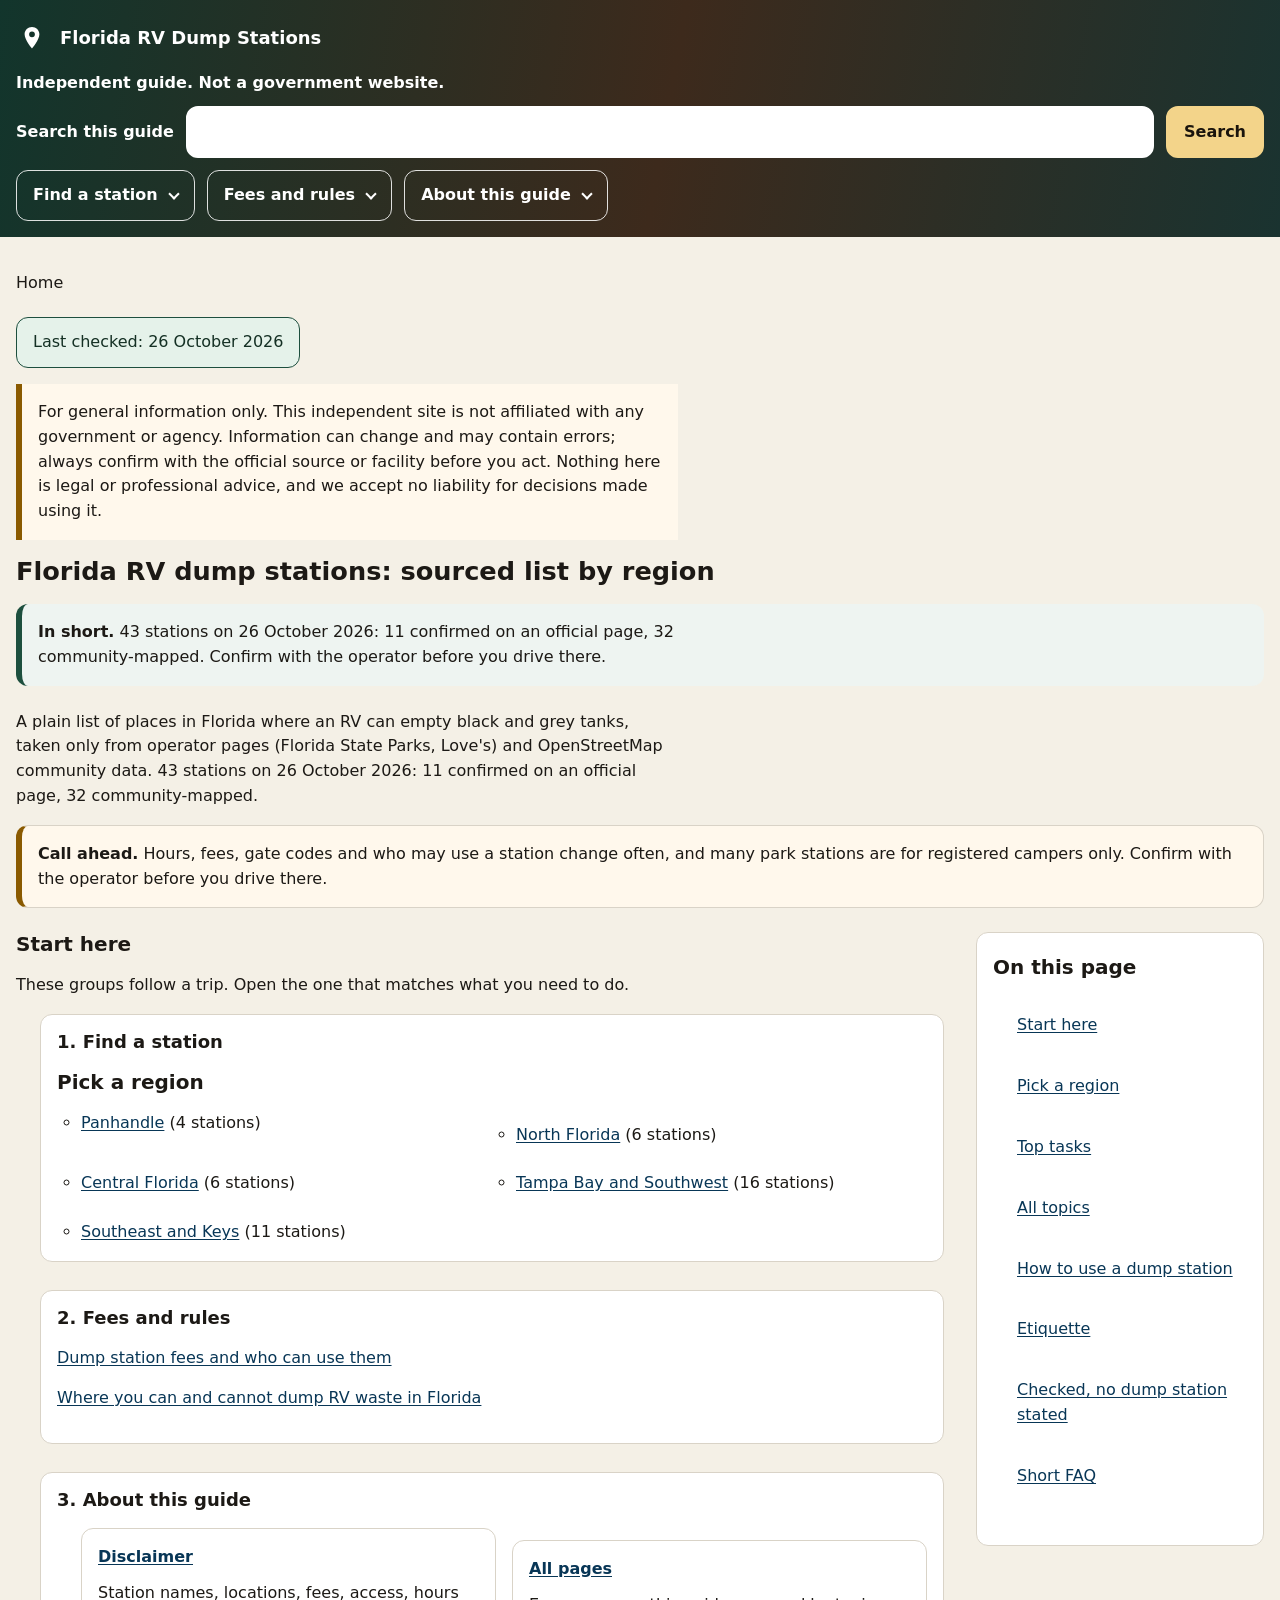
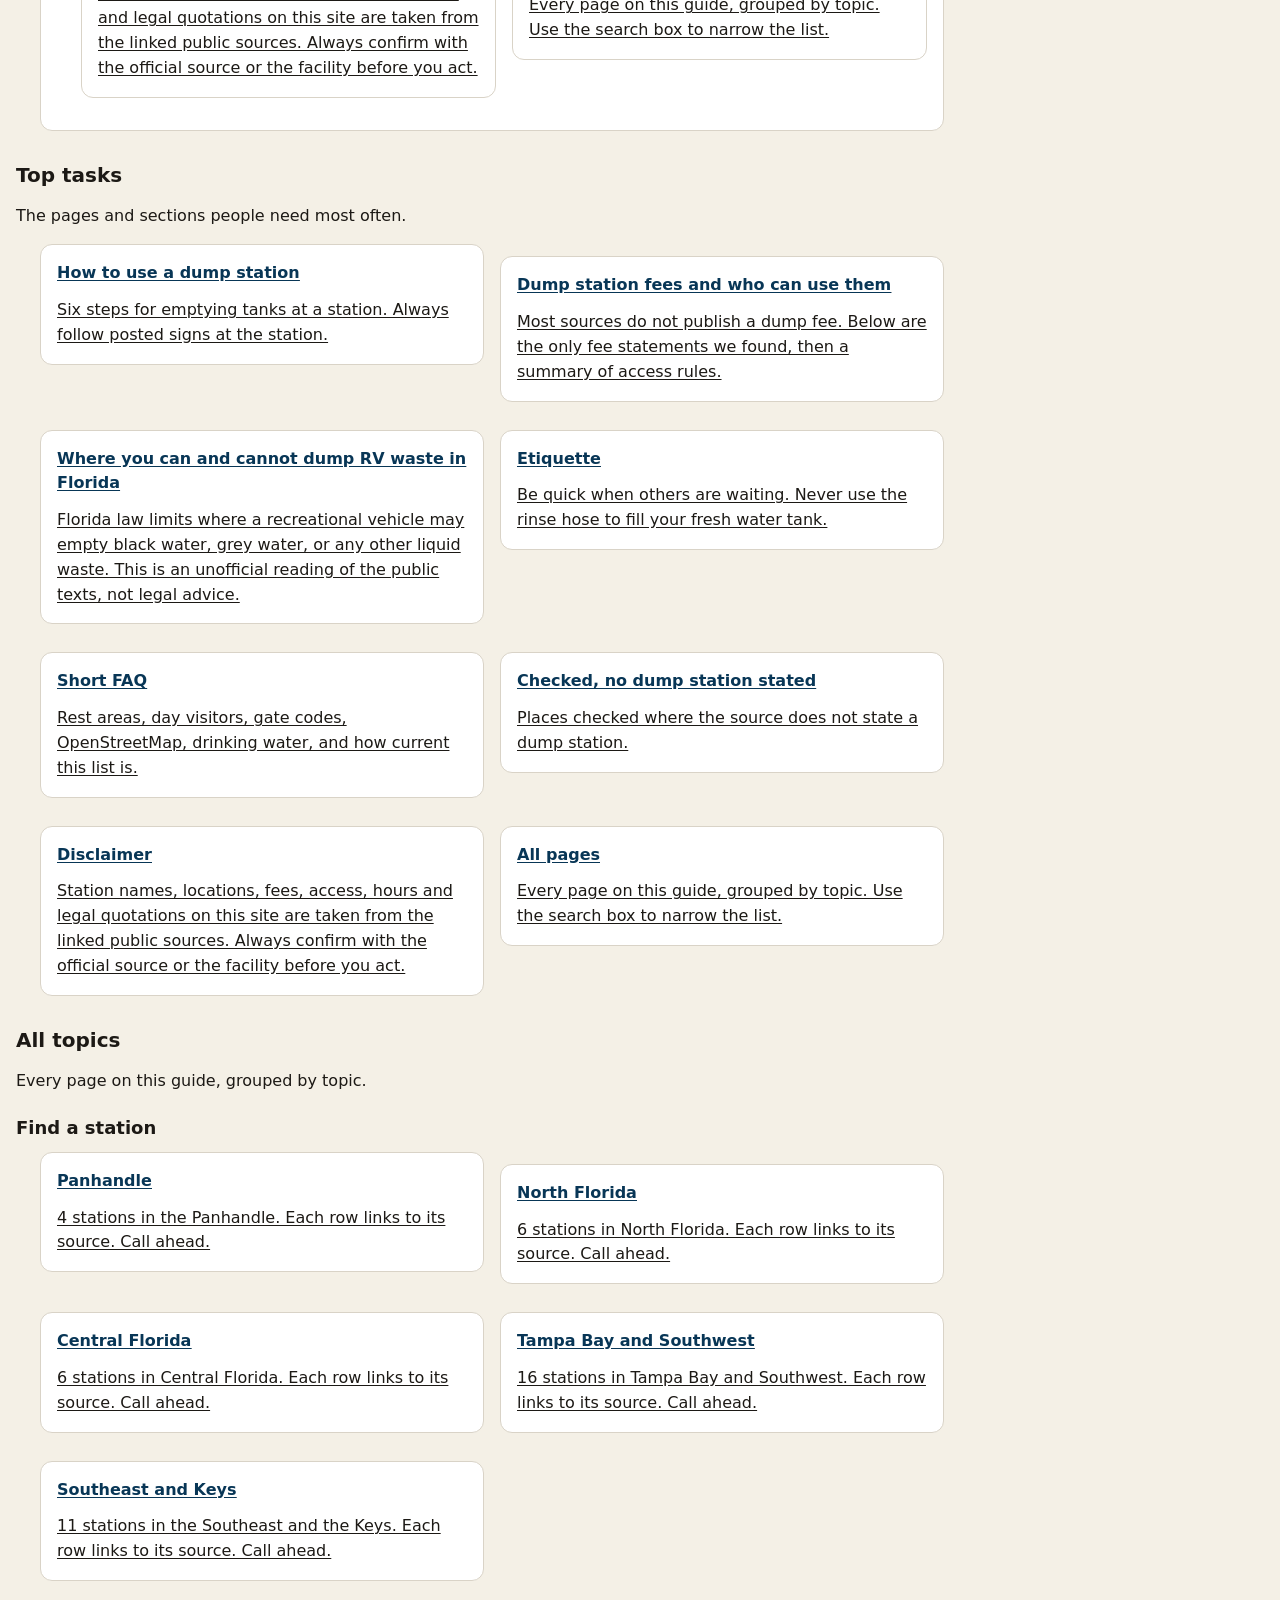
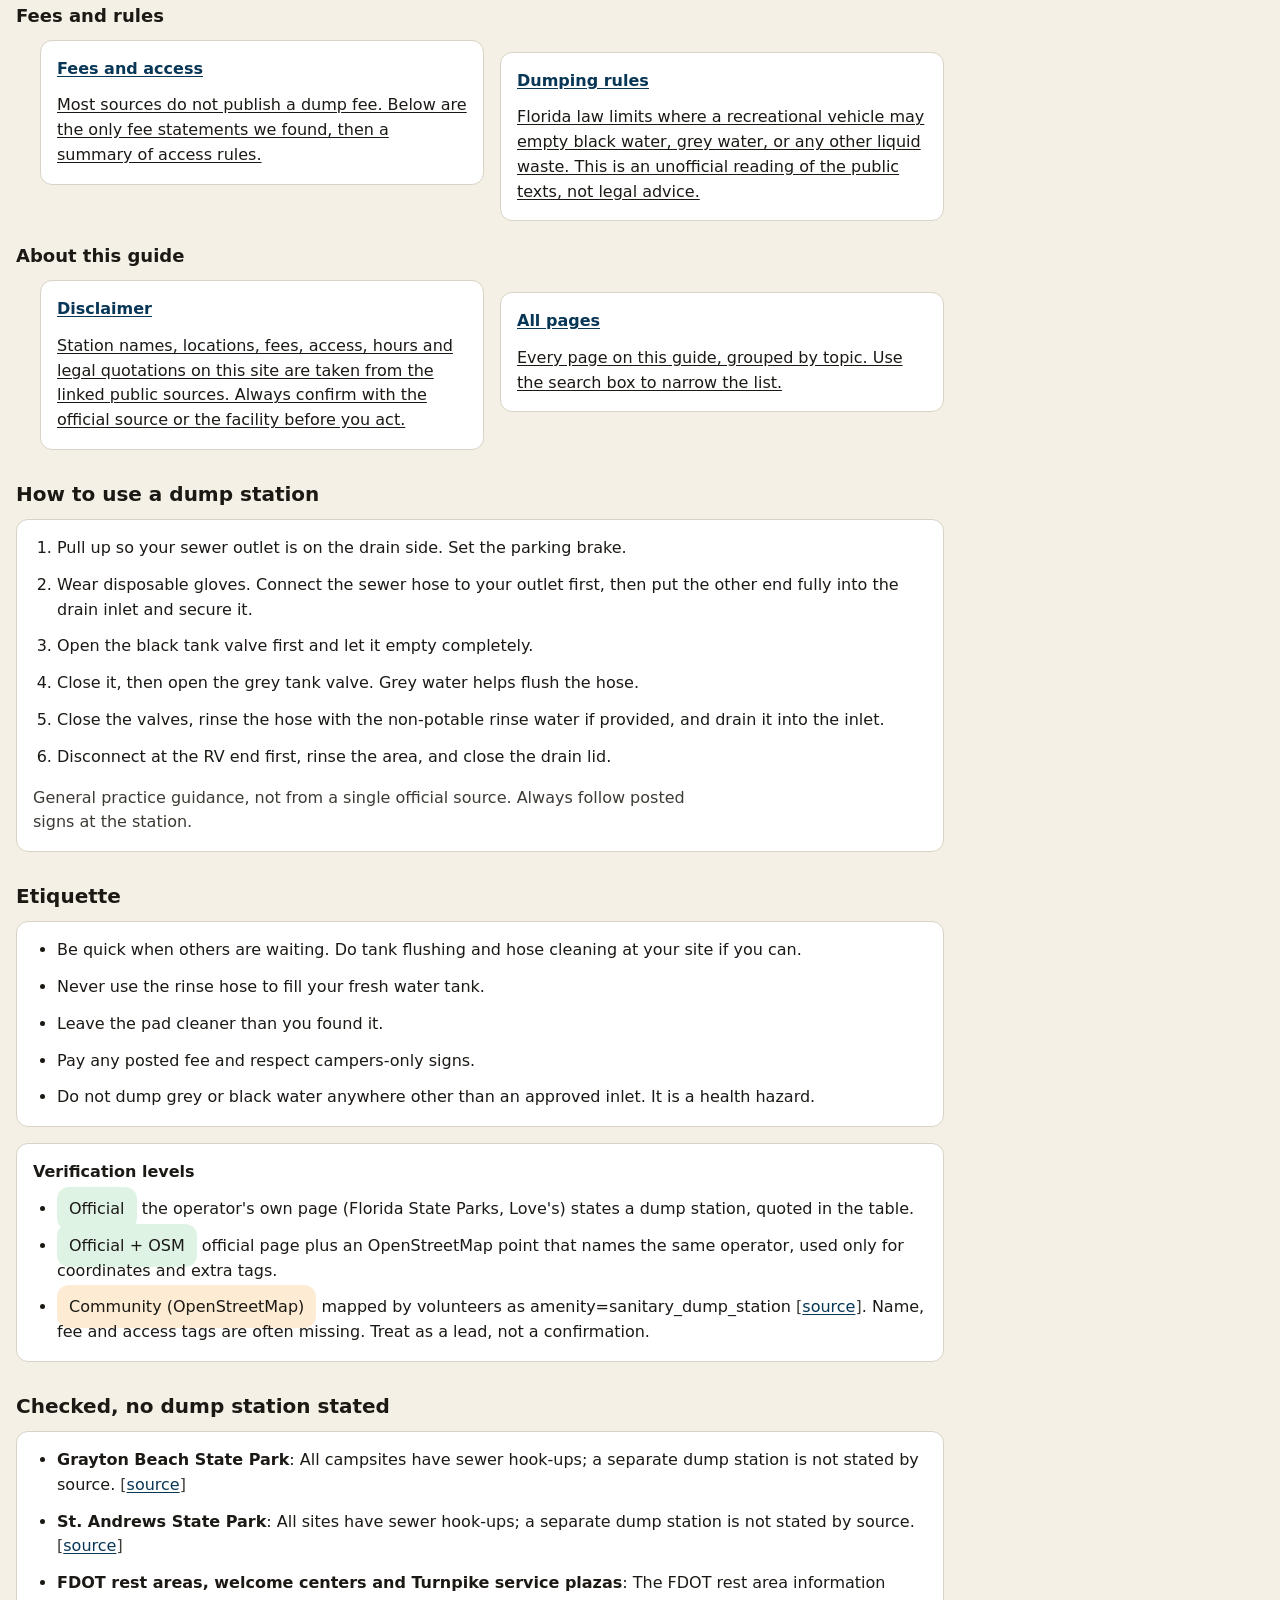
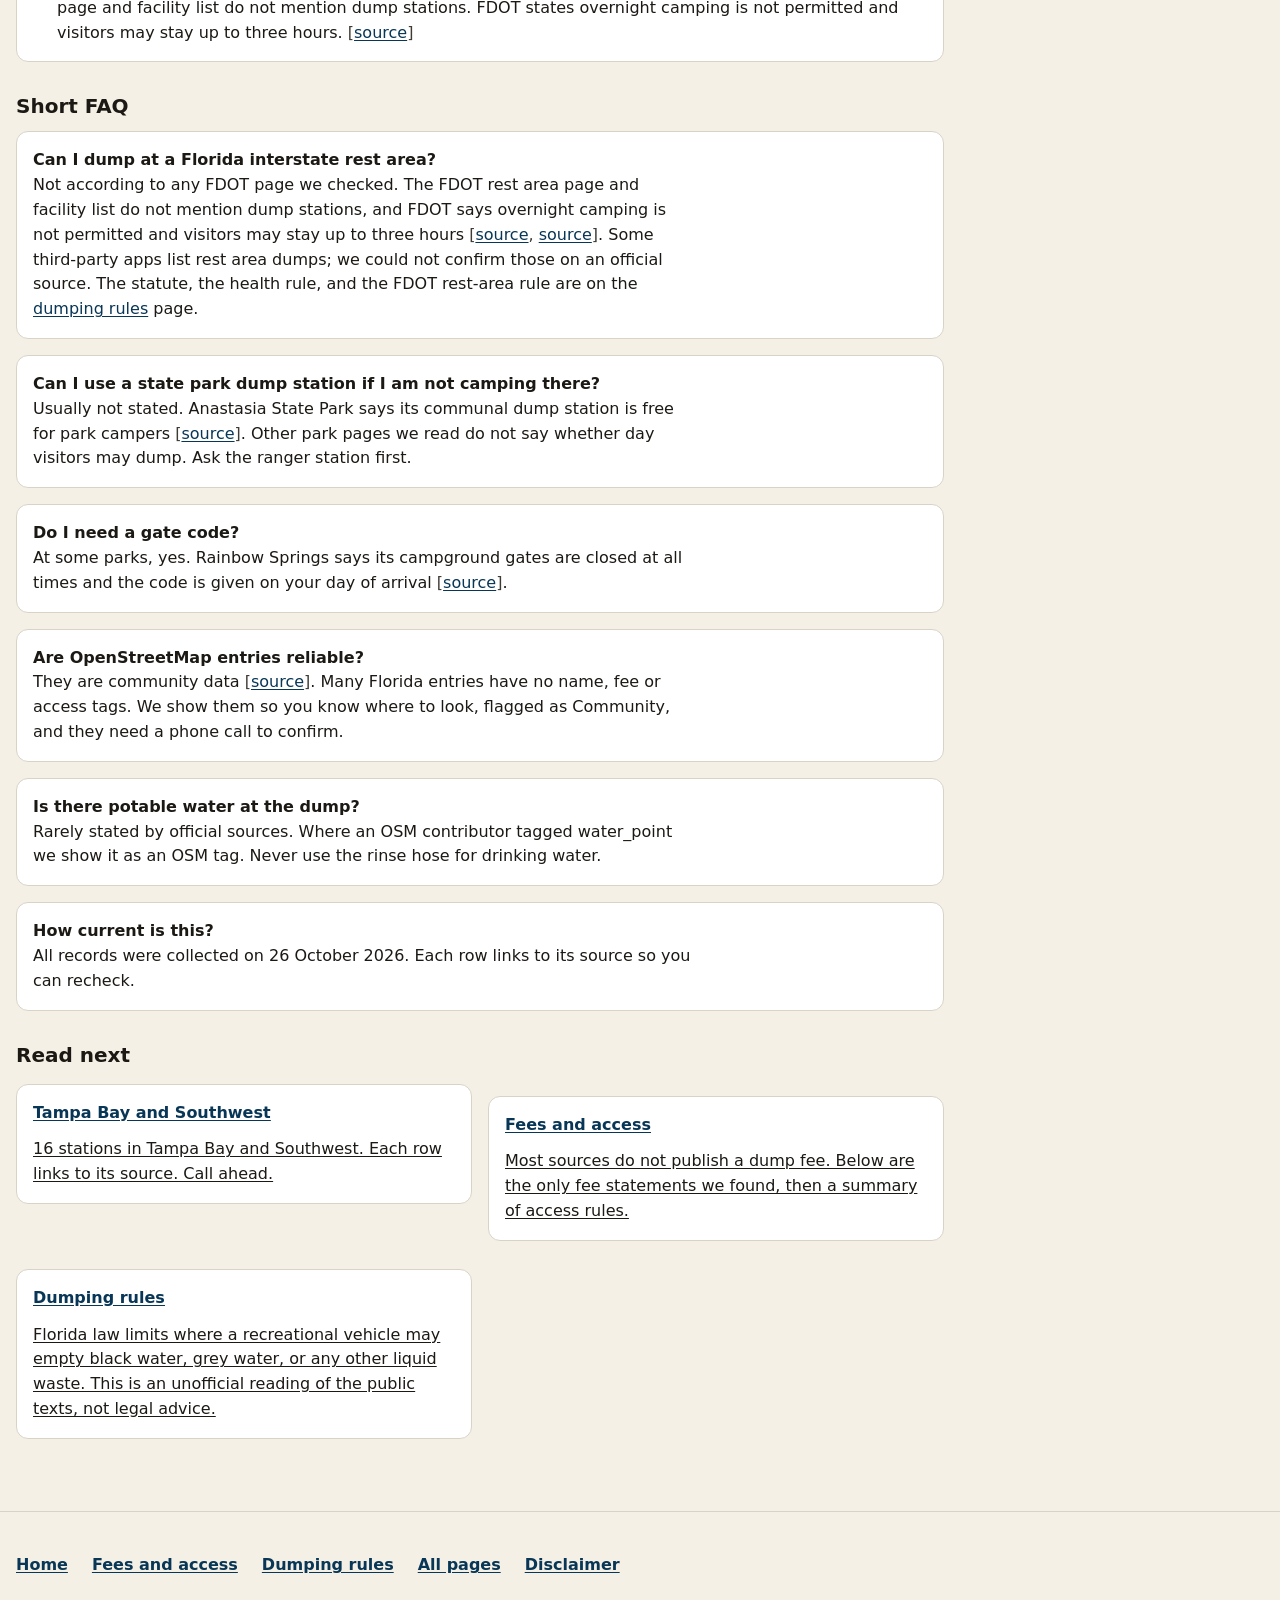
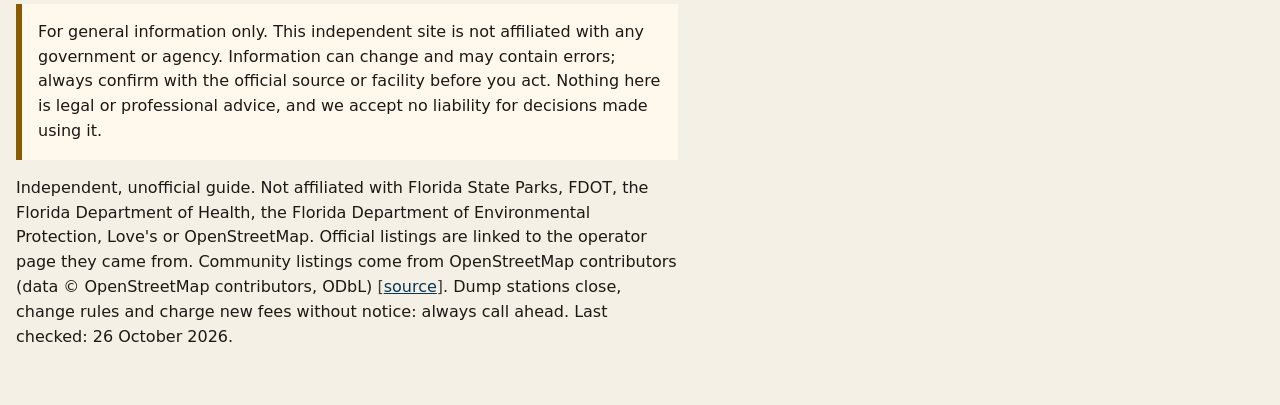
==== commit 37a42c93: "Redesign the guide layout and navigation. Use one system font, a pine and clay header, and a sticky " ====
--- a/site/index.html
+++ b/site/index.html
@@ -1,22 +1,509 @@
-<!doctype html><html lang="en-US"><head><meta charset="utf-8"><meta name="viewport" content="width=device-width,initial-scale=1"><title>All Florida RV dump stations by region, with sources</title><meta name="description" content="Florida RV dump stations from Florida State Parks, Love&#x27;s and OpenStreetMap, listed by region, with fees, access, verification level and links to each source."><link rel="canonical" href="https://rv-dump-station-finder.vercel.app/"><link rel="icon" href="/favicon.svg" type="image/svg+xml"><link rel="apple-touch-icon" sizes="180x180" href="/apple-touch-icon.png"><meta property="og:type" content="website"><meta property="og:site_name" content="Florida RV Dump Stations"><meta property="og:locale" content="en_US"><meta property="og:title" content="All Florida RV dump stations by region, with sources"><meta property="og:description" content="Florida RV dump stations from Florida State Parks, Love&#x27;s and OpenStreetMap, listed by region, with fees, access, verification level and links to each source."><meta property="og:url" content="https://rv-dump-station-finder.vercel.app/"><meta property="og:image" content="https://rv-dump-station-finder.vercel.app/og.png"><meta property="og:image:type" content="image/png"><meta property="og:image:width" content="1200"><meta property="og:image:height" content="630"><meta property="og:image:alt" content="Florida RV Dump Stations"><meta name="twitter:card" content="summary_large_image"><meta name="twitter:title" content="All Florida RV dump stations by region, with sources"><meta name="twitter:description" content="Florida RV dump stations from Florida State Parks, Love&#x27;s and OpenStreetMap, listed by region, with fees, access, verification level and links to each source."><meta name="twitter:image" content="https://rv-dump-station-finder.vercel.app/og.png"><meta name="twitter:image:alt" content="Florida RV Dump Stations"><script type="application/ld+json">{"@context": "https://schema.org", "@type": "WebSite", "name": "Florida RV Dump Stations", "url": "https://rv-dump-station-finder.vercel.app/", "description": "Florida RV dump stations from Florida State Parks, Love's and OpenStreetMap, listed by region, with fees, access, verification level and links to each source."}</script><script type="application/ld+json">{"@context": "https://schema.org", "@type": "Organization", "name": "Florida RV Dump Stations", "url": "https://rv-dump-station-finder.vercel.app/", "logo": "https://rv-dump-station-finder.vercel.app/apple-touch-icon.png"}</script><script type="application/ld+json">{"@context": "https://schema.org", "@type": "Article", "headline": "All Florida RV dump stations by region, with sources", "description": "Florida RV dump stations from Florida State Parks, Love's and OpenStreetMap, listed by region, with fees, access, verification level and links to each source.", "datePublished": "2026-10-26", "dateModified": "2026-10-26", "mainEntityOfPage": {"@type": "WebPage", "@id": "https://rv-dump-station-finder.vercel.app/"}, "author": {"@type": "Organization", "name": "Florida RV Dump Stations", "url": "https://rv-dump-station-finder.vercel.app/"}, "publisher": {"@type": "Organization", "name": "Florida RV Dump Stations", "url": "https://rv-dump-station-finder.vercel.app/", "logo": {"@type": "ImageObject", "url": "https://rv-dump-station-finder.vercel.app/apple-touch-icon.png"}}}</script><script type="application/ld+json">{"@context": "https://schema.org", "@type": "BreadcrumbList", "itemListElement": [{"@type": "ListItem", "position": 1, "name": "Home", "item": "https://rv-dump-station-finder.vercel.app/"}]}</script><script type="application/ld+json">{"@context": "https://schema.org", "@type": "FAQPage", "mainEntity": [{"@type": "Question", "name": "Can I dump at a Florida interstate rest area?", "acceptedAnswer": {"@type": "Answer", "text": "Not according to any FDOT page we checked. The FDOT rest area page and facility list do not mention dump stations, and FDOT says overnight camping is not permitted and visitors may stay up to three hours [source, source]. Some third-party apps list rest area dumps; we could not confirm those on an official source. The statute, the health rule, and the FDOT rest-area rule are on the dumping rules page."}}, {"@type": "Question", "name": "Can I use a state park dump station if I am not camping there?", "acceptedAnswer": {"@type": "Answer", "text": "Usually not stated. Anastasia State Park says its communal dump station is free for park campers [source]. Other park pages we read do not say whether day visitors may dump. Ask the ranger station first."}}, {"@type": "Question", "name": "Do I need a gate code?", "acceptedAnswer": {"@type": "Answer", "text": "At some parks, yes. Rainbow Springs says its campground gates are closed at all times and the code is given on your day of arrival [source]."}}, {"@type": "Question", "name": "Are OpenStreetMap entries reliable?", "acceptedAnswer": {"@type": "Answer", "text": "They are community data [source]. Many Florida entries have no name, fee or access tags. We show them so you know where to look, flagged as Community, and they need a phone call to confirm."}}, {"@type": "Question", "name": "Is there potable water at the dump?", "acceptedAnswer": {"@type": "Answer", "text": "Rarely stated by official sources. Where an OSM contributor tagged water_point we show it as an OSM tag. Never use the rinse hose for drinking water."}}, {"@type": "Question", "name": "How current is this?", "acceptedAnswer": {"@type": "Answer", "text": "All records were collected on 26 October 2026. Each row links to its source so you can recheck."}}]}</script><style>*{box-sizing:border-box}body{margin:0;font:16px/1.55 system-ui,-apple-system,Segoe UI,Roboto,sans-serif;color:#1d2433;background:#f7f8fa}
-header{background:#0b4f6c;color:#fff;padding:14px 16px}header a{color:#fff;text-decoration:none;font-weight:600}nav{margin-top:6px;font-size:14px}nav a{color:#d6ecf5;margin-right:12px;font-weight:400;display:inline-block}
-main{max-width:1100px;margin:0 auto;padding:16px}h1{font-size:1.6rem;line-height:1.25}h2{font-size:1.25rem;margin-top:1.8em}
-.card{background:#fff;border:1px solid #e3e6ea;border-radius:10px;padding:14px 16px;margin:12px 0}.note{background:#fff8e1;border-color:#f3d27a}
-.src{font-size:12px;color:#5a6472}.src a{color:#5a6472}a{color:#0b4f6c}table{border-collapse:collapse;width:100%;background:#fff;font-size:14px}
-th,td{border:1px solid #e3e6ea;padding:6px 8px;text-align:left;vertical-align:top}th{background:#eaf1f4}.wrap{overflow-x:auto}
-.checked{font-size:13px;color:#5a6472;margin:0 0 8px}.disclaimer{font-size:13px;color:#5a6472;margin:8px 0 12px}footer{max-width:1100px;margin:24px auto;padding:16px;font-size:13px;color:#5a6472}
-.lv{font-size:12px;padding:1px 6px;border-radius:8px;white-space:nowrap}.ok{background:#dff3e4}.comm{background:#fdebd3}
-input{width:100%;padding:8px;font-size:15px;border:1px solid #cdd3da;border-radius:6px;margin:8px 0}ul.grid{columns:2;padding-left:18px}@media(max-width:600px){ul.grid{columns:1}}
-</style><script defer src="/_vercel/insights/script.js"></script></head><body><header><a href="/">Florida RV Dump Stations</a><nav><a href="/">Home</a><a href="/regions/panhandle/">Panhandle</a><a href="/regions/north/">North Florida</a><a href="/regions/central/">Central Florida</a><a href="/regions/tampa-bay-southwest/">Tampa Bay and Southwest</a><a href="/regions/southeast-keys/">Southeast and Keys</a><a href="/fees/">Fees</a><a href="/rules/">Dumping rules</a></nav></header><main><p class="checked">Last checked: 26 October 2026</p><p class="disclaimer">For general information only. This independent site is not affiliated with any government or agency. Information can change and may contain errors; always confirm with the official source or facility before you act. Nothing here is legal or professional advice, and we accept no liability for decisions made using it.</p><h1>Florida RV dump stations: sourced list by region</h1>
+<!doctype html><html lang="en-US"><head><meta charset="utf-8"><meta name="viewport" content="width=device-width,initial-scale=1"><meta name="theme-color" content="#12352C"><title>All Florida RV dump stations by region, with sources</title><meta name="description" content="Florida RV dump stations from Florida State Parks, Love&#x27;s and OpenStreetMap, listed by region, with fees, access, verification level and links to each source."><link rel="canonical" href="https://rv-dump-station-finder.vercel.app/"><link rel="icon" href="/favicon.svg" type="image/svg+xml"><link rel="apple-touch-icon" sizes="180x180" href="/apple-touch-icon.png"><meta property="og:type" content="website"><meta property="og:site_name" content="Florida RV Dump Stations"><meta property="og:locale" content="en_US"><meta property="og:title" content="All Florida RV dump stations by region, with sources"><meta property="og:description" content="Florida RV dump stations from Florida State Parks, Love&#x27;s and OpenStreetMap, listed by region, with fees, access, verification level and links to each source."><meta property="og:url" content="https://rv-dump-station-finder.vercel.app/"><meta property="og:image" content="https://rv-dump-station-finder.vercel.app/og.png"><meta property="og:image:type" content="image/png"><meta property="og:image:width" content="1200"><meta property="og:image:height" content="630"><meta property="og:image:alt" content="Florida RV Dump Stations"><meta name="twitter:card" content="summary_large_image"><meta name="twitter:title" content="All Florida RV dump stations by region, with sources"><meta name="twitter:description" content="Florida RV dump stations from Florida State Parks, Love&#x27;s and OpenStreetMap, listed by region, with fees, access, verification level and links to each source."><meta name="twitter:image" content="https://rv-dump-station-finder.vercel.app/og.png"><meta name="twitter:image:alt" content="Florida RV Dump Stations"><meta name="google-site-verification" content="XA7XgB_UwrIRvQyNVsnWpSyTyaU6e3-v4g4RBw8RAVI" /><script type="application/ld+json">{"@context": "https://schema.org", "@type": "WebSite", "name": "Florida RV Dump Stations", "url": "https://rv-dump-station-finder.vercel.app/", "description": "Florida RV dump stations from Florida State Parks, Love's and OpenStreetMap, listed by region, with fees, access, verification level and links to each source."}</script><script type="application/ld+json">{"@context": "https://schema.org", "@type": "Organization", "name": "Florida RV Dump Stations", "url": "https://rv-dump-station-finder.vercel.app/", "logo": "https://rv-dump-station-finder.vercel.app/apple-touch-icon.png"}</script><script type="application/ld+json">{"@context": "https://schema.org", "@type": "Article", "headline": "All Florida RV dump stations by region, with sources", "description": "Florida RV dump stations from Florida State Parks, Love's and OpenStreetMap, listed by region, with fees, access, verification level and links to each source.", "datePublished": "2026-10-26", "dateModified": "2026-10-26", "mainEntityOfPage": {"@type": "WebPage", "@id": "https://rv-dump-station-finder.vercel.app/"}, "author": {"@type": "Organization", "name": "Florida RV Dump Stations", "url": "https://rv-dump-station-finder.vercel.app/"}, "publisher": {"@type": "Organization", "name": "Florida RV Dump Stations", "url": "https://rv-dump-station-finder.vercel.app/", "logo": {"@type": "ImageObject", "url": "https://rv-dump-station-finder.vercel.app/apple-touch-icon.png"}}}</script><script type="application/ld+json">{"@context": "https://schema.org", "@type": "BreadcrumbList", "itemListElement": [{"@type": "ListItem", "position": 1, "name": "Home", "item": "https://rv-dump-station-finder.vercel.app/"}]}</script><script type="application/ld+json">{"@context": "https://schema.org", "@type": "FAQPage", "mainEntity": [{"@type": "Question", "name": "Can I dump at a Florida interstate rest area?", "acceptedAnswer": {"@type": "Answer", "text": "Not according to any FDOT page we checked. The FDOT rest area page and facility list do not mention dump stations, and FDOT says overnight camping is not permitted and visitors may stay up to three hours [source, source]. Some third-party apps list rest area dumps; we could not confirm those on an official source. The statute, the health rule, and the FDOT rest-area rule are on the dumping rules page."}}, {"@type": "Question", "name": "Can I use a state park dump station if I am not camping there?", "acceptedAnswer": {"@type": "Answer", "text": "Usually not stated. Anastasia State Park says its communal dump station is free for park campers [source]. Other park pages we read do not say whether day visitors may dump. Ask the ranger station first."}}, {"@type": "Question", "name": "Do I need a gate code?", "acceptedAnswer": {"@type": "Answer", "text": "At some parks, yes. Rainbow Springs says its campground gates are closed at all times and the code is given on your day of arrival [source]."}}, {"@type": "Question", "name": "Are OpenStreetMap entries reliable?", "acceptedAnswer": {"@type": "Answer", "text": "They are community data [source]. Many Florida entries have no name, fee or access tags. We show them so you know where to look, flagged as Community, and they need a phone call to confirm."}}, {"@type": "Question", "name": "Is there potable water at the dump?", "acceptedAnswer": {"@type": "Answer", "text": "Rarely stated by official sources. Where an OSM contributor tagged water_point we show it as an OSM tag. Never use the rinse hose for drinking water."}}, {"@type": "Question", "name": "How current is this?", "acceptedAnswer": {"@type": "Answer", "text": "All records were collected on 26 October 2026. Each row links to its source so you can recheck."}}]}</script><style>/* Header gradient stops #12352C, #3D2A1C, #1A3330. White text stays at least 13:1 in sRGB and OKLab, including midpoints. */
+:root{
+  --space-12:12px;
+  --space-16:16px;
+  --space-24:24px;
+  --space-32:32px;
+  --space-40:40px;
+  --scroll-pad:200px;
+  --panel-top:200px;
+  --ink:#1C1915;
+  --paper:#F4F0E6;
+  --link:#083656;
+  --visited:#4C2A6E;
+  --line:#D9D3C7;
+  --gold:#F0D48A;
+  --gold-btn:#F3D48A;
+  --btn-ink:#1A140C;
+  --pine:#12352C;
+  --panel:#14241C;
+  --font:system-ui, -apple-system, 'Segoe UI', Roboto, sans-serif;
+  --head-bg:linear-gradient(100deg,#12352C 0%,#3D2A1C 52%,#1A3330 100%);
+}
+*,*::before,*::after{box-sizing:border-box}
+html{scroll-padding-top:var(--scroll-pad)}
+body{margin:0;color:var(--ink);background:var(--paper);font-family:system-ui, -apple-system, 'Segoe UI', Roboto, sans-serif;font-size:1rem;line-height:1.55}
+h1,h2,h3,h4,h5,h6,button,input,textarea,select,summary{font-family:system-ui, -apple-system, 'Segoe UI', Roboto, sans-serif}
+h1,h2,h3,h4{font-weight:700;line-height:1.25}
+h1{font-size:1.6rem;margin:0 0 var(--space-16)}
+h2{font-size:1.25rem;margin:var(--space-32) 0 var(--space-12)}
+h3{font-size:1.125rem;margin:var(--space-24) 0 var(--space-12)}
+h4{font-size:1.25rem;margin:var(--space-16) 0 var(--space-12)}
+h1,h2,h3,h4,[id]{scroll-margin-top:var(--scroll-pad)}
+img,svg{max-width:100%}
+[hidden]{display:none!important}
+.shell{max-width:80rem;margin:0 auto;padding:0 var(--space-16);min-width:0}
+.skip{position:absolute;left:var(--space-12);top:0;transform:translateY(-120%);background:#fff;color:var(--ink);padding:var(--space-12) var(--space-16);z-index:80;font-weight:700;text-decoration:underline}
+.skip:focus,.skip:focus-visible{position:fixed;top:var(--space-12);left:var(--space-12);transform:none}
+#head-slot{min-width:0}
+#site-header{background:var(--head-bg);color:#fff;position:relative;z-index:40}
+#site-header a{color:#fff}
+#site-header a:visited{color:#fff}
+#site-header .shell{display:grid;grid-template-columns:minmax(0,1fr) auto;grid-template-areas:"brand searchbtn" "search search" "nav nav";align-items:center;column-gap:var(--space-16);row-gap:var(--space-12);padding-top:var(--space-16);padding-bottom:var(--space-16);position:relative}
+.brand-block{grid-area:brand;min-width:0}
+.brand{display:flex;align-items:center;gap:var(--space-12);min-width:0;color:#fff;text-decoration:none;font-weight:700;min-height:44px}
+.mark{width:32px;height:32px;flex:none}
+.name-main{font-size:1.125rem;line-height:1.3}
+.name-compact{display:none}
+.name-sub{margin:var(--space-12) 0 0;font-size:1rem;font-weight:700;line-height:1.35;color:#fff}
+.search-toggle{grid-area:searchbtn;display:none;align-items:center;justify-content:center;gap:var(--space-12);min-height:44px;min-width:44px;padding:var(--space-12);font:inherit;font-weight:700;color:#fff;background:transparent;border:2px solid #fff;border-radius:12px;cursor:pointer;position:relative}
+.search-icon{width:24px;height:24px;display:block}
+.search-wrap{grid-area:search;position:relative}
+.sitesearch{display:flex;flex-wrap:wrap;align-items:center;gap:var(--space-12)}
+.sitesearch label{flex:1 1 100%;color:#fff;font-weight:700}
+.sitesearch input[type="search"]{flex:1 1 12rem;min-width:0;min-height:44px;font:inherit;color:var(--ink);background:#fff;border:2px solid #fff;border-radius:12px;padding:var(--space-12) var(--space-16)}
+.sitesearch button{min-height:44px;min-width:44px;padding:var(--space-12) var(--space-16);font:inherit;font-weight:700;color:var(--btn-ink);background:var(--gold-btn);border:2px solid var(--gold-btn);border-radius:12px;cursor:pointer}
+.search-results{position:absolute;z-index:60;left:0;right:0;top:100%;margin-top:var(--space-12);background:#fff;color:var(--ink);border:2px solid var(--ink);border-radius:12px;max-height:70vh;overflow:auto}
+.search-results ul{list-style:none;margin:0;padding:0}
+.search-results a{display:flex;flex-direction:column;gap:var(--space-12);min-height:44px;justify-content:center;padding:var(--space-12) var(--space-16);color:var(--link);text-decoration:underline;text-underline-offset:.12em}
+.search-results a span{color:var(--ink);font-weight:400;text-decoration:none}
+.search-empty{margin:0;padding:var(--space-16);color:var(--ink)}
+nav.top{grid-area:nav;display:flex;flex-wrap:nowrap;align-items:stretch;gap:var(--space-12);min-width:0;overflow-x:auto;scroll-snap-type:x proximity;padding-bottom:2px}
+.grp{position:relative;flex:0 0 auto}
+.grp>summary{display:flex;align-items:center;justify-content:center;gap:var(--space-12);min-height:44px;padding:var(--space-12) var(--space-16);color:#fff;font-weight:700;cursor:pointer;list-style:none;white-space:nowrap;border:1px solid rgba(255,255,255,.85);border-radius:999px;background:rgba(0,0,0,.18);scroll-snap-align:start}
+.grp>summary::-webkit-details-marker{display:none}
+.grp>summary::marker{content:""}
+.grp>summary::after{content:"";border:solid #fff;border-width:0 2px 2px 0;width:8px;height:8px;transform:rotate(45deg);flex:none;margin-top:-4px}
+.grp[open]>summary::after{transform:rotate(-135deg);margin-top:4px}
+.grp.has-current>summary{box-shadow:inset 0 -3px 0 var(--gold)}
+.grp.has-current>summary::before{content:"";width:8px;height:8px;border-radius:50%;background:var(--gold);flex:none}
+.glinks{display:flex;flex-direction:column;min-width:16rem}
+.glinks a{display:flex;align-items:center;min-height:44px;padding:var(--space-12) var(--space-16);color:#fff;text-decoration:underline;text-underline-offset:.15em}
+.glinks a.is-current{font-weight:700;border-left:4px solid var(--gold);background:rgba(255,255,255,.12)}
+.nav-fade,.nav-hint{display:none;pointer-events:none}
+.nav-hint::before{content:"";display:block;width:8px;height:8px;border:solid var(--gold);border-width:0 3px 3px 0;transform:rotate(-45deg)}
+@media(min-width:720px){
+.sitesearch{flex-wrap:nowrap}
+.sitesearch label{flex:0 0 auto}
+}
+@media(min-width:960px){
+nav.top{overflow:visible;scroll-snap-type:none;padding-bottom:0}
+.grp>summary{border-radius:12px;background:transparent}
+.grp[open] .glinks{position:absolute;z-index:45;top:100%;left:0;background:var(--panel);border:2px solid #fff;border-radius:12px;padding:var(--space-12);box-shadow:0 8px 24px rgba(0,0,0,.28)}
+.grp:last-child[open] .glinks{left:auto;right:0}
+}
+@media(max-width:959px){
+nav.top.menu-open{overflow:visible}
+.grp[open] .glinks{position:fixed;z-index:45;left:0;right:0;top:var(--panel-top);max-height:min(24rem,70vh);overflow:auto;background:var(--panel);border:2px solid #fff;padding:var(--space-12);box-shadow:0 12px 24px rgba(0,0,0,.35)}
+}
+body.nav-more-right .nav-fade-right,body.nav-more-left .nav-fade-left{display:block;position:absolute;bottom:var(--space-16);height:44px;width:32px;z-index:4}
+body.nav-more-right .nav-fade-right{right:0;background:linear-gradient(90deg,rgba(26,51,48,0),#1A3330 70%)}
+body.nav-more-left .nav-fade-left{left:0;background:linear-gradient(90deg,#12352C 30%,rgba(18,53,44,0))}
+body.nav-more-right .nav-hint{display:flex;align-items:center;justify-content:flex-end;position:absolute;right:var(--space-12);bottom:var(--space-16);width:24px;height:44px;z-index:5}
+body.is-docked #site-header{position:fixed;top:0;left:0;right:0;z-index:40;box-shadow:0 2px 12px rgba(0,0,0,.28)}
+body.is-docked #site-header .shell{padding-top:var(--space-12);padding-bottom:var(--space-12);row-gap:var(--space-12)}
+body.is-docked .search-toggle{display:inline-flex}
+body.is-docked .search-wrap{display:none;margin:0;position:absolute;top:100%;left:0;right:0;z-index:46;background:var(--head-bg);padding:var(--space-16);box-shadow:0 12px 24px rgba(0,0,0,.28)}
+body.is-docked .search-wrap.is-open{display:block}
+@media(max-width:720px){
+body.is-docked .name-main{display:none}
+body.is-docked .name-compact{display:block;font-size:1rem;line-height:1.3;font-weight:700}
+body.is-docked .mark{width:24px;height:24px}
+body.is-docked .search-toggle-text{position:absolute;width:1px;height:1px;padding:0;margin:-1px;overflow:hidden;clip:rect(0,0,0,0);white-space:nowrap;border:0}
+}
+main{min-width:0}
+main>.shell{padding-top:var(--space-24);padding-bottom:var(--space-40)}
+main:focus{outline:none}
+main:focus-visible{outline:3px solid var(--ink);outline-offset:-3px}
+.crumbs ol{display:flex;flex-wrap:wrap;list-style:none;padding:0;margin:0 0 var(--space-12);gap:0}
+.crumbs li{display:flex;align-items:center;min-height:44px}
+.crumbs li+li::before{content:"/";margin:0 var(--space-12);color:#3e3a34}
+.crumbs a{display:inline-flex;align-items:center;min-height:44px}
+.meta{margin:0 0 var(--space-16)}
+.checked{display:inline-flex;align-items:center;min-height:44px;background:#e5f2ea;color:#143024;border:1px solid #1d4f3e;border-radius:12px;padding:var(--space-12) var(--space-16);font-size:1rem}
+p.disclaimer{max-width:65ch;background:#fff8ec;border-left:6px solid #8a5a00;padding:var(--space-16);margin:var(--space-16) 0}
+article.content{min-width:0}
+.head-block p,.rest p,.content p,footer p,.inshort p{max-width:65ch}
+h1,h2,h3,h4{max-width:65ch}
+.inshort{background:#eef4f1;border-left:6px solid #1d4f3e;border-radius:12px;padding:var(--space-16);margin:0 0 var(--space-24)}
+.inshort p{margin:0}
+.layout{display:flex;flex-direction:column;gap:var(--space-24);min-width:0;margin-top:var(--space-24)}
+.toc{order:-1}
+.rest{order:0;min-width:0}
+.rest>h2:first-child{margin-top:0}
+@media(min-width:960px){
+.layout.has-toc{display:grid;grid-template-columns:minmax(0,1fr) 18rem;column-gap:var(--space-32);align-items:start}
+.layout.has-toc .rest{grid-column:1;grid-row:1;order:0}
+.layout.has-toc .toc{grid-column:2;grid-row:1;order:0;position:sticky;top:var(--scroll-pad);max-height:calc(100vh - var(--scroll-pad) - var(--space-16));overflow:auto}
+}
+.toc{background:#fff;border:1px solid var(--line);border-radius:12px;padding:var(--space-12) var(--space-16) var(--space-16);margin:0}
+.toc summary{min-height:44px;display:flex;align-items:center;font-weight:700;cursor:pointer;font-size:1.25rem;line-height:1.25}
+.toc ul{list-style:none;margin:0;padding:0 0 var(--space-12)}
+.toc a{display:flex;align-items:center;min-height:44px;padding:var(--space-12) 0}
+.card{background:#fff;border:1px solid var(--line);border-radius:12px;padding:var(--space-16);margin:0 0 var(--space-16);max-width:none}
+h2+.card,h3+.card,.head-block .card:first-of-type{margin-top:0}
+.card>:first-child{margin-top:0}
+.card>:last-child{margin-bottom:0}
+.card p{margin:0 0 var(--space-16)}
+.card ul,.card ol{margin:var(--space-12) 0 0;padding-left:24px}
+.card li+li{margin-top:var(--space-12)}
+.note{border-left:6px solid #8a5a00;background:#fff8ec}
+.content ul,.content ol{margin:var(--space-12) 0 var(--space-16);padding-left:24px}
+.content li+li{margin-top:var(--space-12)}
+ul.grid{display:grid;grid-template-columns:1fr;gap:var(--space-12) var(--space-24);padding-left:24px;margin:var(--space-16) 0 0;max-width:none}
+@media(min-width:720px){ul.grid{grid-template-columns:1fr 1fr}}
+.timeline{list-style:none;margin:var(--space-16) 0 0;padding:0;counter-reset:step;display:grid;gap:var(--space-16);max-width:none}
+.period{counter-increment:step;background:#fff;border:1px solid var(--line);border-radius:12px;padding:var(--space-16);margin:0;max-width:none}
+.period>h3{margin:0 0 var(--space-16)}
+.period>h3::before{content:counter(step) ". "}
+h3+h2{margin-top:var(--space-12)}
+.tasks,.link-grid,.topic-list,.readnext ul{list-style:none;padding:0;margin:var(--space-16) 0 0;display:grid;gap:var(--space-16);grid-template-columns:1fr;max-width:none}
+.tasks li,.link-grid li,.topic-list li,.readnext li,.timeline>li,ul.grid>li{max-width:none}
+@media(min-width:720px){.tasks,.link-grid,.topic-list,.readnext ul{grid-template-columns:1fr 1fr}}
+.jump{display:flex;flex-direction:column;justify-content:center;gap:var(--space-12);min-height:44px;padding:var(--space-16);background:#fff;color:var(--ink);border:1px solid var(--line);border-radius:12px;text-decoration:none}
+.jump:hover{border-color:var(--link)}
+.jump .lt{color:var(--link);font-weight:700;text-decoration:underline;text-underline-offset:.12em}
+.jump .ls{color:var(--ink);font-weight:400;text-decoration:none}
+a.jump:visited .lt{color:var(--visited)}
+.src{color:#3e3a34;font-size:1rem}
+.src a{color:var(--link)}
+.src,.card,td,th{overflow-wrap:anywhere}
+.pn{display:grid;gap:var(--space-16);margin-top:var(--space-32);max-width:none}
+.pn a{display:flex;flex-direction:column;justify-content:center;gap:var(--space-12);min-height:44px;padding:var(--space-16);background:#fff;border:1px solid var(--line);border-radius:12px;text-decoration:none}
+.pn .pn-k{color:#3e3a34;font-size:1rem;font-weight:700}
+.pn .pn-t{color:var(--link);font-weight:700;text-decoration:underline;text-underline-offset:.12em}
+.pn a:visited .pn-t{color:var(--visited)}
+@media(min-width:720px){
+.pn:has(a.prev):has(a.next){grid-template-columns:1fr 1fr}
+.pn a.next{align-items:flex-end;text-align:right}
+}
+.readnext{margin-top:var(--space-32);max-width:none}
+.readnext h2{margin-top:0}
+.index-status{font-weight:700;margin:0 0 var(--space-16);max-width:none}
+.filter{margin:0 0 var(--space-16);max-width:none}
+.filter label{display:block;font-weight:700;margin:0 0 var(--space-12)}
+.filter input{width:100%;min-height:44px;font:inherit;color:var(--ink);background:#fff;border:2px solid var(--ink);border-radius:12px;padding:var(--space-12) var(--space-16)}
+.filter input::placeholder,.sitesearch input::placeholder{color:#3e3a34;opacity:1}
+a{color:var(--link)}
+a:visited{color:var(--visited)}
+.content a,.crumbs a,.footnav a{text-decoration:underline;text-underline-offset:.12em}
+table{border-collapse:collapse;width:100%;background:#fff;font-size:1rem}
+th,td{border:1px solid var(--line);padding:var(--space-12) var(--space-16);text-align:left;vertical-align:top}
+th{background:#e7efe9;color:var(--ink)}
+.wrap{overflow-x:auto;max-width:100%;margin:var(--space-16) 0;max-width:none}
+.lv{font-size:1rem;padding:var(--space-12);border-radius:12px;white-space:normal}
+.ok{background:#dff3e4}
+.comm{background:#fdebd3}
+footer{border-top:1px solid var(--line);color:var(--ink);margin-top:var(--space-32)}
+footer .shell{padding-top:var(--space-32);padding-bottom:var(--space-40)}
+.footnav{display:flex;flex-wrap:wrap;gap:var(--space-12) var(--space-24);margin:0 0 var(--space-16)}
+.footnav a{display:inline-flex;align-items:center;min-height:44px;font-weight:700}
+:focus{outline:3px solid var(--ink);outline-offset:2px}
+:focus:not(:focus-visible){outline:none}
+:focus-visible{outline:3px solid var(--ink);outline-offset:2px}
+#site-header :focus-visible{outline:3px solid #fff;outline-offset:2px;box-shadow:0 0 0 2px #1C1915}
+@media(prefers-reduced-motion:reduce){html{scroll-behavior:auto}}
+@media(forced-colors:active){
+.card,.inshort,p.disclaimer,.jump,.period,.toc,.pn a,.search-toggle,.grp>summary{border:1px solid CanvasText}
+:focus-visible,#site-header :focus-visible{outline:3px solid Highlight;box-shadow:none}
+}
+@media(max-width:359px){.shell{padding-left:var(--space-12);padding-right:var(--space-12)}}
+</style><script defer src="/_vercel/insights/script.js"></script></head><body><a class="skip" href="#content">Skip to content</a><div id="head-slot"><header id="site-header"><div class="shell"><div class="brand-block"><a class="brand" href="/" aria-current="page"><svg class="mark" viewBox="0 0 32 32" aria-hidden="true" focusable="false"><path fill="#ffffff" d="M16 5c-4.1 0-7.4 3.2-7.4 7.3 0 5.5 7.4 14.2 7.4 14.2s7.4-8.7 7.4-14.2C23.4 8.2 20.1 5 16 5zm0 10.2a2.9 2.9 0 1 1 0-5.8 2.9 2.9 0 0 1 0 5.8z"/></svg><span class="name-main">Florida RV Dump Stations</span><span class="name-compact">Dump stations</span></a><p class="name-sub">Independent guide. Not a government website.</p></div><button type="button" class="search-toggle" aria-expanded="false" aria-controls="site-search"><svg class="search-icon" viewBox="0 0 24 24" aria-hidden="true" focusable="false"><circle cx="10.5" cy="10.5" r="6.5" fill="none" stroke="currentColor" stroke-width="2"/><path d="M15.5 15.5 20 20" fill="none" stroke="currentColor" stroke-width="2" stroke-linecap="round"/></svg><span class="search-toggle-text">Search</span></button><div class="search-wrap" id="site-search"><form class="sitesearch" role="search" action="/find/" method="get"><label for="q">Search this guide</label><input id="q" name="q" type="search" autocomplete="off" autocapitalize="off" autocorrect="off" spellcheck="false"><button type="submit">Search</button></form><div id="search-results" class="search-results" hidden role="region" aria-live="polite" aria-label="Matching pages"></div></div><nav id="site-nav" class="top" aria-label="Topics"><details class="grp"><summary>Find a station</summary><div class="glinks"><a href="/regions/panhandle/">Panhandle</a><a href="/regions/north/">North Florida</a><a href="/regions/central/">Central Florida</a><a href="/regions/tampa-bay-southwest/">Tampa Bay and Southwest</a><a href="/regions/southeast-keys/">Southeast and Keys</a></div></details><details class="grp"><summary>Fees and rules</summary><div class="glinks"><a href="/fees/">Fees and access</a><a href="/rules/">Dumping rules</a></div></details><details class="grp"><summary>About this guide</summary><div class="glinks"><a href="/disclaimer/">Disclaimer</a><a href="/find/">All pages</a></div></details></nav><span class="nav-fade nav-fade-left" aria-hidden="true"></span><span class="nav-fade nav-fade-right" aria-hidden="true"></span><span class="nav-hint" aria-hidden="true"></span></div></header></div><main id="content" tabindex="-1"><div class="shell"><nav class="crumbs" aria-label="Breadcrumb"><ol><li><span aria-current="page">Home</span></li></ol></nav><p class="meta"><span class="checked">Last checked: 26 October 2026</span></p><p class="disclaimer">For general information only. This independent site is not affiliated with any government or agency. Information can change and may contain errors; always confirm with the official source or facility before you act. Nothing here is legal or professional advice, and we accept no liability for decisions made using it.</p><article class="content" aria-labelledby="page-title"><div class="head-block"><h1 id="page-title">Florida RV dump stations: sourced list by region</h1><div class="inshort"><p><strong>In short.</strong> 43 stations on 26 October 2026: 11 confirmed on an official page, 32 community-mapped. Confirm with the operator before you drive there.</p></div>
 <p>A plain list of places in Florida where an RV can empty black and grey tanks, taken only from operator pages (Florida State Parks, Love's) and OpenStreetMap community data. 43 stations on 26 October 2026: 11 confirmed on an official page, 32 community-mapped.</p><div class="card note"><strong>Call ahead.</strong> Hours, fees, gate codes and who may use a station change often, and many park stations are for registered campers only. Confirm with the operator before you drive there.</div>
-<h2>Pick a region</h2><ul class="grid"><li><a href="/regions/panhandle/">Panhandle</a> (4 stations)</li><li><a href="/regions/north/">North Florida</a> (6 stations)</li><li><a href="/regions/central/">Central Florida</a> (6 stations)</li><li><a href="/regions/tampa-bay-southwest/">Tampa Bay and Southwest</a> (16 stations)</li><li><a href="/regions/southeast-keys/">Southeast and Keys</a> (11 stations)</li></ul>
+</div><div class="layout has-toc"><nav class="toc" aria-label="On this page"><details class="toc-details" open><summary>On this page</summary><ul><li><a href="#start-here">Start here</a></li><li><a href="#pick-a-region">Pick a region</a></li><li><a href="#top-tasks">Top tasks</a></li><li><a href="#all-topics">All topics</a></li><li><a href="#how-to-use-a-dump-station">How to use a dump station</a></li><li><a href="#etiquette">Etiquette</a></li><li><a href="#checked-no-dump-station-stated">Checked, no dump station stated</a></li><li><a href="#short-faq">Short FAQ</a></li></ul></details></nav><div class="rest"><h2 id="start-here">Start here</h2>
+<p>These groups follow a trip. Open the one that matches what you need to do.</p>
+<ol class="timeline">
+<li class="period"><h3 id="find-a-station">Find a station</h3>
+<h2 id="pick-a-region">Pick a region</h2><ul class="grid"><li><a href="/regions/panhandle/">Panhandle</a> (4 stations)</li><li><a href="/regions/north/">North Florida</a> (6 stations)</li><li><a href="/regions/central/">Central Florida</a> (6 stations)</li><li><a href="/regions/tampa-bay-southwest/">Tampa Bay and Southwest</a> (16 stations)</li><li><a href="/regions/southeast-keys/">Southeast and Keys</a> (11 stations)</li></ul></li>
+<li class="period"><h3 id="fees-and-rules">Fees and rules</h3>
 <p><a href="/fees/">Dump station fees and who can use them</a></p>
-<p><a href="/rules/">Where you can and cannot dump RV waste in Florida</a></p>
-<h2>How to use a dump station</h2><div class="card"><ol><li>Pull up so your sewer outlet is on the drain side. Set the parking brake.</li><li>Wear disposable gloves. Connect the sewer hose to your outlet first, then put the other end fully into the drain inlet and secure it.</li><li>Open the black tank valve first and let it empty completely.</li><li>Close it, then open the grey tank valve. Grey water helps flush the hose.</li><li>Close the valves, rinse the hose with the non-potable rinse water if provided, and drain it into the inlet.</li><li>Disconnect at the RV end first, rinse the area, and close the drain lid.</li></ol>
+<p><a href="/rules/">Where you can and cannot dump RV waste in Florida</a></p></li>
+<li class="period"><h3 id="about-this-guide">About this guide</h3>
+<ul class="link-grid"><li><a class="jump" href="/disclaimer/"><span class="lt">Disclaimer</span><span class="ls">Station names, locations, fees, access, hours and legal quotations on this site are taken from the linked public sources. Always confirm with the official source or the facility before you act.</span></a></li><li><a class="jump" href="/find/"><span class="lt">All pages</span><span class="ls">Every page on this guide, grouped by topic. Use the search box to narrow the list.</span></a></li></ul></li>
+</ol>
+<h2 id="top-tasks">Top tasks</h2>
+<p>The pages and sections people need most often.</p>
+<ul class="tasks">
+<li><a class="jump" href="#how-to-use-a-dump-station"><span class="lt">How to use a dump station</span><span class="ls">Six steps for emptying tanks at a station. Always follow posted signs at the station.</span></a></li>
+<li><a class="jump" href="/fees/"><span class="lt">Dump station fees and who can use them</span><span class="ls">Most sources do not publish a dump fee. Below are the only fee statements we found, then a summary of access rules.</span></a></li>
+<li><a class="jump" href="/rules/"><span class="lt">Where you can and cannot dump RV waste in Florida</span><span class="ls">Florida law limits where a recreational vehicle may empty black water, grey water, or any other liquid waste. This is an unofficial reading of the public texts, not legal advice.</span></a></li>
+<li><a class="jump" href="#etiquette"><span class="lt">Etiquette</span><span class="ls">Be quick when others are waiting. Never use the rinse hose to fill your fresh water tank.</span></a></li>
+<li><a class="jump" href="#short-faq"><span class="lt">Short FAQ</span><span class="ls">Rest areas, day visitors, gate codes, OpenStreetMap, drinking water, and how current this list is.</span></a></li>
+<li><a class="jump" href="#checked-no-dump-station-stated"><span class="lt">Checked, no dump station stated</span><span class="ls">Places checked where the source does not state a dump station.</span></a></li>
+<li><a class="jump" href="/disclaimer/"><span class="lt">Disclaimer</span><span class="ls">Station names, locations, fees, access, hours and legal quotations on this site are taken from the linked public sources. Always confirm with the official source or the facility before you act.</span></a></li>
+<li><a class="jump" href="/find/"><span class="lt">All pages</span><span class="ls">Every page on this guide, grouped by topic. Use the search box to narrow the list.</span></a></li>
+</ul>
+<h2 id="all-topics">All topics</h2>
+<p>Every page on this guide, grouped by topic.</p>
+<h3 id="topic-find-a-station">Find a station</h3><ul class="link-grid"><li><a class="jump" href="/regions/panhandle/"><span class="lt">Panhandle</span><span class="ls">4 stations in the Panhandle. Each row links to its source. Call ahead.</span></a></li><li><a class="jump" href="/regions/north/"><span class="lt">North Florida</span><span class="ls">6 stations in North Florida. Each row links to its source. Call ahead.</span></a></li><li><a class="jump" href="/regions/central/"><span class="lt">Central Florida</span><span class="ls">6 stations in Central Florida. Each row links to its source. Call ahead.</span></a></li><li><a class="jump" href="/regions/tampa-bay-southwest/"><span class="lt">Tampa Bay and Southwest</span><span class="ls">16 stations in Tampa Bay and Southwest. Each row links to its source. Call ahead.</span></a></li><li><a class="jump" href="/regions/southeast-keys/"><span class="lt">Southeast and Keys</span><span class="ls">11 stations in the Southeast and the Keys. Each row links to its source. Call ahead.</span></a></li></ul><h3 id="topic-fees-and-rules">Fees and rules</h3><ul class="link-grid"><li><a class="jump" href="/fees/"><span class="lt">Fees and access</span><span class="ls">Most sources do not publish a dump fee. Below are the only fee statements we found, then a summary of access rules.</span></a></li><li><a class="jump" href="/rules/"><span class="lt">Dumping rules</span><span class="ls">Florida law limits where a recreational vehicle may empty black water, grey water, or any other liquid waste. This is an unofficial reading of the public texts, not legal advice.</span></a></li></ul><h3 id="topic-about-this-guide">About this guide</h3><ul class="link-grid"><li><a class="jump" href="/disclaimer/"><span class="lt">Disclaimer</span><span class="ls">Station names, locations, fees, access, hours and legal quotations on this site are taken from the linked public sources. Always confirm with the official source or the facility before you act.</span></a></li><li><a class="jump" href="/find/"><span class="lt">All pages</span><span class="ls">Every page on this guide, grouped by topic. Use the search box to narrow the list.</span></a></li></ul>
+<h2 id="how-to-use-a-dump-station">How to use a dump station</h2><div class="card"><ol><li>Pull up so your sewer outlet is on the drain side. Set the parking brake.</li><li>Wear disposable gloves. Connect the sewer hose to your outlet first, then put the other end fully into the drain inlet and secure it.</li><li>Open the black tank valve first and let it empty completely.</li><li>Close it, then open the grey tank valve. Grey water helps flush the hose.</li><li>Close the valves, rinse the hose with the non-potable rinse water if provided, and drain it into the inlet.</li><li>Disconnect at the RV end first, rinse the area, and close the drain lid.</li></ol>
 <p class="src">General practice guidance, not from a single official source. Always follow posted signs at the station.</p></div>
-<h2>Etiquette</h2><div class="card"><ul><li>Be quick when others are waiting. Do tank flushing and hose cleaning at your site if you can.</li><li>Never use the rinse hose to fill your fresh water tank.</li><li>Leave the pad cleaner than you found it.</li><li>Pay any posted fee and respect campers-only signs.</li><li>Do not dump grey or black water anywhere other than an approved inlet. It is a health hazard.</li></ul></div>
+<h2 id="etiquette">Etiquette</h2><div class="card"><ul><li>Be quick when others are waiting. Do tank flushing and hose cleaning at your site if you can.</li><li>Never use the rinse hose to fill your fresh water tank.</li><li>Leave the pad cleaner than you found it.</li><li>Pay any posted fee and respect campers-only signs.</li><li>Do not dump grey or black water anywhere other than an approved inlet. It is a health hazard.</li></ul></div>
 <div class="card"><strong>Verification levels</strong><ul><li><span class="lv ok">Official</span> the operator's own page (Florida State Parks, Love's) states a dump station, quoted in the table.</li>
 <li><span class="lv ok">Official + OSM</span> official page plus an OpenStreetMap point that names the same operator, used only for coordinates and extra tags.</li>
 <li><span class="lv comm">Community (OpenStreetMap)</span> mapped by volunteers as amenity=sanitary_dump_station <span class="src">[<a href="https://wiki.openstreetmap.org/wiki/Tag:amenity%3Dsanitary_dump_station" rel="noopener">source</a>]</span>. Name, fee and access tags are often missing. Treat as a lead, not a confirmation.</li></ul></div>
-<h2>Checked, no dump station stated</h2><div class="card"><ul><li><strong>Grayton Beach State Park</strong>: All campsites have sewer hook-ups; a separate dump station is not stated by source. <span class="src">[<a href="https://www.floridastateparks.org/parks-and-trails/grayton-beach-state-park/experiences-amenities" rel="noopener">source</a>]</span></li><li><strong>St. Andrews State Park</strong>: All sites have sewer hook-ups; a separate dump station is not stated by source. <span class="src">[<a href="https://www.floridastateparks.org/parks-and-trails/st-andrews-state-park/experiences-amenities" rel="noopener">source</a>]</span></li><li><strong>FDOT rest areas, welcome centers and Turnpike service plazas</strong>: The FDOT rest area information page and facility list do not mention dump stations. FDOT states overnight camping is not permitted and visitors may stay up to three hours. <span class="src">[<a href="https://www.fdot.gov/maintenance/rest-area-app/restareainfo.shtm" rel="noopener">source</a>]</span></li></ul></div>
-<h2>Short FAQ</h2><div class="card"><strong>Can I dump at a Florida interstate rest area?</strong><p>Not according to any FDOT page we checked. The FDOT rest area page and facility list do not mention dump stations, and FDOT says overnight camping is not permitted and visitors may stay up to three hours <span class="src">[<a href="https://www.fdot.gov/maintenance/rest-area-app/restareainfo.shtm" rel="noopener">source</a>, <a href="https://www.fdot.gov/maintenance/rest-area-app/rest-facilities-list" rel="noopener">source</a>]</span>. Some third-party apps list rest area dumps; we could not confirm those on an official source. The statute, the health rule, and the FDOT rest-area rule are on the <a href="/rules/">dumping rules</a> page.</p></div><div class="card"><strong>Can I use a state park dump station if I am not camping there?</strong><p>Usually not stated. Anastasia State Park says its communal dump station is free for park campers <span class="src">[<a href="https://www.floridastateparks.org/parks-and-trails/anastasia-state-park/experiences-amenities" rel="noopener">source</a>]</span>. Other park pages we read do not say whether day visitors may dump. Ask the ranger station first.</p></div><div class="card"><strong>Do I need a gate code?</strong><p>At some parks, yes. Rainbow Springs says its campground gates are closed at all times and the code is given on your day of arrival <span class="src">[<a href="https://www.floridastateparks.org/parks-and-trails/rainbow-springs-state-park/experiences-amenities" rel="noopener">source</a>]</span>.</p></div><div class="card"><strong>Are OpenStreetMap entries reliable?</strong><p>They are community data <span class="src">[<a href="https://wiki.openstreetmap.org/wiki/Tag:amenity%3Dsanitary_dump_station" rel="noopener">source</a>]</span>. Many Florida entries have no name, fee or access tags. We show them so you know where to look, flagged as Community, and they need a phone call to confirm.</p></div><div class="card"><strong>Is there potable water at the dump?</strong><p>Rarely stated by official sources. Where an OSM contributor tagged water_point we show it as an OSM tag. Never use the rinse hose for drinking water.</p></div><div class="card"><strong>How current is this?</strong><p>All records were collected on 26 October 2026. Each row links to its source so you can recheck.</p></div></main><footer><p><a href="/">Home</a> | <a href="/fees/">Fees and access</a> | <a href="/rules/">Dumping rules</a> | <a href="/disclaimer/">Disclaimer</a></p><p class="disclaimer">For general information only. This independent site is not affiliated with any government or agency. Information can change and may contain errors; always confirm with the official source or facility before you act. Nothing here is legal or professional advice, and we accept no liability for decisions made using it.</p><p>Independent, unofficial guide. Not affiliated with Florida State Parks, FDOT, the Florida Department of Health, the Florida Department of Environmental Protection, Love's or OpenStreetMap. Official listings are linked to the operator page they came from. Community listings come from OpenStreetMap contributors (data &copy; OpenStreetMap contributors, ODbL) <span class="src">[<a href="https://www.openstreetmap.org/copyright" rel="noopener">source</a>]</span>. Dump stations close, change rules and charge new fees without notice: always call ahead. Last checked: 26 October 2026.</p></footer></body></html>+<h2 id="checked-no-dump-station-stated">Checked, no dump station stated</h2><div class="card"><ul><li><strong>Grayton Beach State Park</strong>: All campsites have sewer hook-ups; a separate dump station is not stated by source. <span class="src">[<a href="https://www.floridastateparks.org/parks-and-trails/grayton-beach-state-park/experiences-amenities" rel="noopener">source</a>]</span></li><li><strong>St. Andrews State Park</strong>: All sites have sewer hook-ups; a separate dump station is not stated by source. <span class="src">[<a href="https://www.floridastateparks.org/parks-and-trails/st-andrews-state-park/experiences-amenities" rel="noopener">source</a>]</span></li><li><strong>FDOT rest areas, welcome centers and Turnpike service plazas</strong>: The FDOT rest area information page and facility list do not mention dump stations. FDOT states overnight camping is not permitted and visitors may stay up to three hours. <span class="src">[<a href="https://www.fdot.gov/maintenance/rest-area-app/restareainfo.shtm" rel="noopener">source</a>]</span></li></ul></div>
+<h2 id="short-faq">Short FAQ</h2><div class="card"><strong>Can I dump at a Florida interstate rest area?</strong><p>Not according to any FDOT page we checked. The FDOT rest area page and facility list do not mention dump stations, and FDOT says overnight camping is not permitted and visitors may stay up to three hours <span class="src">[<a href="https://www.fdot.gov/maintenance/rest-area-app/restareainfo.shtm" rel="noopener">source</a>, <a href="https://www.fdot.gov/maintenance/rest-area-app/rest-facilities-list" rel="noopener">source</a>]</span>. Some third-party apps list rest area dumps; we could not confirm those on an official source. The statute, the health rule, and the FDOT rest-area rule are on the <a href="/rules/">dumping rules</a> page.</p></div><div class="card"><strong>Can I use a state park dump station if I am not camping there?</strong><p>Usually not stated. Anastasia State Park says its communal dump station is free for park campers <span class="src">[<a href="https://www.floridastateparks.org/parks-and-trails/anastasia-state-park/experiences-amenities" rel="noopener">source</a>]</span>. Other park pages we read do not say whether day visitors may dump. Ask the ranger station first.</p></div><div class="card"><strong>Do I need a gate code?</strong><p>At some parks, yes. Rainbow Springs says its campground gates are closed at all times and the code is given on your day of arrival <span class="src">[<a href="https://www.floridastateparks.org/parks-and-trails/rainbow-springs-state-park/experiences-amenities" rel="noopener">source</a>]</span>.</p></div><div class="card"><strong>Are OpenStreetMap entries reliable?</strong><p>They are community data <span class="src">[<a href="https://wiki.openstreetmap.org/wiki/Tag:amenity%3Dsanitary_dump_station" rel="noopener">source</a>]</span>. Many Florida entries have no name, fee or access tags. We show them so you know where to look, flagged as Community, and they need a phone call to confirm.</p></div><div class="card"><strong>Is there potable water at the dump?</strong><p>Rarely stated by official sources. Where an OSM contributor tagged water_point we show it as an OSM tag. Never use the rinse hose for drinking water.</p></div><div class="card"><strong>How current is this?</strong><p>All records were collected on 26 October 2026. Each row links to its source so you can recheck.</p></div><aside class="readnext" aria-labelledby="read-next"><h2 id="read-next">Read next</h2><ul><li><a class="jump" href="/regions/tampa-bay-southwest/"><span class="lt">Tampa Bay and Southwest</span><span class="ls">16 stations in Tampa Bay and Southwest. Each row links to its source. Call ahead.</span></a></li><li><a class="jump" href="/fees/"><span class="lt">Fees and access</span><span class="ls">Most sources do not publish a dump fee. Below are the only fee statements we found, then a summary of access rules.</span></a></li><li><a class="jump" href="/rules/"><span class="lt">Dumping rules</span><span class="ls">Florida law limits where a recreational vehicle may empty black water, grey water, or any other liquid waste. This is an unofficial reading of the public texts, not legal advice.</span></a></li></ul></aside></div></div></article></div></main><footer><div class="shell"><nav class="footnav" aria-label="About this guide"><a href="/" aria-current="page">Home</a><a href="/fees/">Fees and access</a><a href="/rules/">Dumping rules</a><a href="/find/">All pages</a><a href="/disclaimer/">Disclaimer</a></nav><p class="disclaimer">For general information only. This independent site is not affiliated with any government or agency. Information can change and may contain errors; always confirm with the official source or facility before you act. Nothing here is legal or professional advice, and we accept no liability for decisions made using it.</p><p>Independent, unofficial guide. Not affiliated with Florida State Parks, FDOT, the Florida Department of Health, the Florida Department of Environmental Protection, Love's or OpenStreetMap. Official listings are linked to the operator page they came from. Community listings come from OpenStreetMap contributors (data &copy; OpenStreetMap contributors, ODbL) <span class="src">[<a href="https://www.openstreetmap.org/copyright" rel="noopener">source</a>]</span>. Dump stations close, change rules and charge new fees without notice: always call ahead. Last checked: 26 October 2026.</p></div></footer><script type="application/json" id="search-data">[{"u": "/", "t": "Home", "s": "43 stations on 26 October 2026: 11 confirmed on an official page, 32 community-mapped. Confirm with the operator before you drive there.", "g": "Home", "k": "Grayton Beach State Park St. Andrews State Park FDOT rest areas, welcome centers and Turnpike service plazas etiquette rest area openstreetmap verification call ahead"}, {"u": "/regions/panhandle/", "t": "Panhandle", "s": "4 stations in the Panhandle. Each row links to its source. Call ahead.", "g": "Find a station", "k": "Love's Travel Stop #561 Mossy Head Mossy Head Walton Love's Dump station off Gulf Beach Drive East Not stated by source Franklin Not stated by source Dump station Not stated by source Gulf Not stated by source Dump station off Cape San Blas Road Not stated by source Gulf Not stated by source"}, {"u": "/regions/north/", "t": "North Florida", "s": "6 stations in North Florida. Each row links to its source. Call ahead.", "g": "Find a station", "k": "Anastasia State Park communal dump station St. Augustine St. Johns Florida State Parks Rainbow Springs State Park campground dump station (near RV staging area) Dunnellon Marion Florida State Parks Manatee Springs State Park dump station Chiefland area Levy Florida State Parks Love's Travel Stop #620 Hawthorne Hawthorne Alachua Love's Love's Travel Stop #724 Lake City Lake City Columbia Love's Dump station off Northeast 142nd Place Road, Salt Springs Salt Springs Marion Not stated by source"}, {"u": "/regions/central/", "t": "Central Florida", "s": "6 stations in Central Florida. Each row links to its source. Call ahead.", "g": "Find a station", "k": "Tomoka State Park campground dump station Ormond Beach Volusia Florida State Parks Love's Travel Stop #708 Bushnell Bushnell Sumter Love's Dump station off Nfs 536, Johnsons Corner Johnsons Corner Lake Not stated by source Dump station off Loop A, Alexander Springs Day Use Area Alexander Springs Day Use Area Lake Not stated by source Dump station off North Beach Street, Ormond Beach Ormond Beach Volusia Not stated by source Dump station off Trail 10 Not stated by source Citrus Not stated by source"}, {"u": "/regions/tampa-bay-southwest/", "t": "Tampa Bay and Southwest", "s": "16 stations in Tampa Bay and Southwest. Each row links to its source. Call ahead.", "g": "Find a station", "k": "Myakka River State Park dump station (near Old Prairie Campground) Sarasota area Sarasota Florida State Parks Dump station Not stated by source Hillsborough Not stated by source Dump station off San Marco Road, Goodland Goodland Collier Not stated by source Dump station off Fort DeSoto Recreational Trail Not stated by source Pinellas Not stated by source Dump station off Fort DeSoto Recreational Trail Not stated by source Pinellas Not stated by source Dump station off Park Drive Not stated by source Sarasota Not stated by source Dump station off San Marco Road, Goodland Goodland Collier Not stated by source Dump station off E.G. Simmons Park Drive Not stated by source Hillsborough Not stated by source Dump station off State Park Access Road Not stated by source Hillsborough Not stated by source Dump station off Coral Point Drive, Cape Coral Cape Coral Lee Not stated by source Blue Boy Dump Not stated by source Sarasota Not stated by source Dump station off Tamiami Trail East Not stated by source Collier Not stated by source Dump station off River Trail, Estero Estero Lee Not stated by source Dump station off River Trail, Estero Estero Lee Not stated by source Dump station off CR 579, Thonotosassa Thonotosassa Hillsborough TA Dump station off Lazy Days Boulevard, Brandon Brandon Hillsborough Flying J"}, {"u": "/regions/southeast-keys/", "t": "Southeast and Keys", "s": "11 stations in the Southeast and the Keys. Each row links to its source. Call ahead.", "g": "Find a station", "k": "Curry Hammock State Park campground dump station Marathon area Monroe Florida State Parks Jonathan Dickinson State Park dump station (Pine Grove Campground) Hobe Sound area Martin Florida State Parks Dump station off Overseas Highway Not stated by source Monroe Not stated by source Dump station off Flamingo Lodge Highway Not stated by source Monroe Not stated by source Dump station off Flamingo Lodge Highway Not stated by source Monroe Not stated by source Dump station off Overseas Highway, Big Pine Key Big Pine Key Monroe Not stated by source Dump station Not stated by source Monroe Not stated by source Dump station off Gulf Shore Boulevard Not stated by source Monroe Not stated by source Dump station off Long Pine Key Road Not stated by source Miami-Dade Not stated by source Dump station off MacDonald Avenue, Stock Island Stock Island Monroe Not stated by source Dump station off Ocean Drive, Marathon Marathon Monroe Not stated by source"}, {"u": "/fees/", "t": "Fees and access", "s": "Most sources do not publish a dump fee. Below are the only fee statements we found, then a summary of access rules.", "g": "Fees and rules", "k": "fee access campers loves love state park customers potable water"}, {"u": "/rules/", "t": "Dumping rules", "s": "Florida law limits where a recreational vehicle may empty black water, grey water, or any other liquid waste. This is an unofficial reading of the public texts, not legal advice.", "g": "Fees and rules", "k": "rest area welcome center litter law statute grey water black water wastewater sanitary dump station health department transportation"}, {"u": "/disclaimer/", "t": "Disclaimer", "s": "Station names, locations, fees, access, hours and legal quotations on this site are taken from the linked public sources. Always confirm with the official source or the facility before you act.", "g": "About this guide", "k": "liability warranty affiliation accuracy corrections"}, {"u": "/find/", "t": "All pages", "s": "Every page on this guide, grouped by topic. Use the search box to narrow the list.", "g": "About this guide", "k": "index search all pages topics"}]</script><script>(function(){
+  var el=document.getElementById("search-data");
+  var input=document.getElementById("q");
+  var box=document.getElementById("search-results");
+  if(!el||!input||!box) return;
+  var pages=[];
+  try { pages=JSON.parse(el.textContent); } catch(e){ return; }
+  function esc(s){
+    return String(s).replace(/[&<>"']/g, function(c){
+      return {"&":"&amp;","<":"&lt;",">":"&gt;","\"":"&quot;","'":"&#39;"}[c];
+    });
+  }
+  function activeWords(q){
+    var t=String(q||"").trim().toLowerCase();
+    if(t.length<2) return [];
+    return t.split(/\s+/).filter(function(w){ return w; });
+  }
+  function match(blob, ws){
+    if(!ws.length) return true;
+    blob=String(blob).toLowerCase();
+    for(var i=0;i<ws.length;i++) if(blob.indexOf(ws[i])<0) return false;
+    return true;
+  }
+  function filterIndex(q){
+    var lists=document.querySelectorAll("ul.topic-list");
+    if(!lists.length) return;
+    var ws=activeWords(q);
+    var shown=0;
+    var total=0;
+    for(var i=0;i<lists.length;i++){
+      var list=lists[i];
+      var items=list.querySelectorAll("li");
+      var any=false;
+      for(var k=0;k<items.length;k++){
+        var li=items[k];
+        total++;
+        var blob=li.textContent+" "+(li.getAttribute("data-keywords")||"");
+        var ok=match(blob, ws);
+        li.hidden=!ok;
+        if(ok){ any=true; shown++; }
+      }
+      list.hidden=!any;
+      var h2=list.previousElementSibling;
+      if(h2&&h2.tagName==="H2") h2.hidden=!any;
+    }
+    var status=document.getElementById("index-status");
+    if(status){
+      if(!ws.length) status.textContent="Showing every page.";
+      else if(!shown) status.textContent="No page matches. Try a different word, or clear the search.";
+      else status.textContent="Showing "+shown+" of "+total+" pages.";
+    }
+  }
+  function show(q){
+    var ws=activeWords(q);
+    if(!ws.length){
+      box.hidden=true;
+      box.innerHTML="";
+    } else {
+      var hits=[];
+      for(var i=0;i<pages.length;i++){
+        var p=pages[i];
+        var blob=p.t+" "+p.s+" "+p.g+" "+(p.k||"");
+        if(match(blob, ws)) hits.push(p);
+      }
+      if(!hits.length){
+        box.innerHTML="<p class=\"search-empty\">No matching page. Open the <a href=\"/find/\">full page list</a>.</p>";
+      } else {
+        var html="<ul>";
+        var n=Math.min(8, hits.length);
+        for(var j=0;j<n;j++){
+          var hit=hits[j];
+          html+="<li><a href=\""+esc(hit.u)+"\"><strong>"+esc(hit.t)+"</strong><span>"+esc(hit.s)+"</span></a></li>";
+        }
+        if(hits.length>8){
+          var more="/find/?q="+encodeURIComponent(String(q||"").trim());
+          html+="<li><a href=\""+esc(more)+"\"><strong>All "+hits.length+" matching pages</strong><span>Open the full page list.</span></a></li>";
+        }
+        html+="</ul>";
+        box.innerHTML=html;
+      }
+      box.hidden=false;
+    }
+    filterIndex(q);
+  }
+  input.addEventListener("input", function(){ show(input.value); });
+  input.addEventListener("keydown", function(e){
+    if(e.key==="Escape"){ box.hidden=true; box.innerHTML=""; }
+  });
+  document.addEventListener("click", function(e){
+    if(!box.contains(e.target) && e.target!==input){ box.hidden=true; }
+  });
+  var initial="";
+  try { initial=new URLSearchParams(window.location.search).get("q")||""; } catch(err){ initial=""; }
+  if(initial){ input.value=initial; show(initial); }
+  else filterIndex("");
+})();
+(function(){
+  var header=document.getElementById("site-header");
+  var slot=document.getElementById("head-slot");
+  var toggle=document.querySelector(".search-toggle");
+  var search=document.getElementById("site-search");
+  var nav=document.getElementById("site-nav");
+  if(!header||!slot) return;
+  var docked=false;
+  var fullH=0;
+  var compactH=0;
+  function setSearchOpen(open){
+    if(!search||!toggle) return;
+    if(open && !document.body.classList.contains("is-docked")) open=false;
+    search.classList.toggle("is-open", open);
+    toggle.setAttribute("aria-expanded", open?"true":"false");
+    if(open){
+      closeGroups();
+      var input=document.getElementById("q");
+      if(input) input.focus();
+    }
+  }
+  function closeGroups(){
+    var open=document.querySelectorAll(".grp[open]");
+    for(var i=0;i<open.length;i++) open[i].removeAttribute("open");
+    if(nav) nav.classList.remove("menu-open");
+  }
+  function setPanelTop(){
+    document.documentElement.style.setProperty("--panel-top", header.getBoundingClientRect().bottom+"px");
+  }
+  function applyPad(){
+    var h=compactH||header.getBoundingClientRect().height;
+    var pad=Math.ceil(h+12);
+    document.documentElement.style.setProperty("--scroll-pad", pad+"px");
+    setPanelTop();
+  }
+  function measure(){
+    if(docked) return;
+    if(document.querySelector(".grp[open]")) return;
+    fullH=header.offsetHeight;
+  }
+  function measureCompact(){
+    var was=document.body.classList.contains("is-docked");
+    document.body.classList.add("is-docked");
+    var h=header.offsetHeight;
+    if(!was) document.body.classList.remove("is-docked");
+    return h;
+  }
+  function updateHint(){
+    if(!nav) return;
+    var more=nav.scrollWidth>nav.clientWidth+8;
+    var atEnd=nav.scrollLeft+nav.clientWidth>=nav.scrollWidth-8;
+    var atStart=nav.scrollLeft<=8;
+    document.body.classList.toggle("nav-more-right", !!(more && !atEnd));
+    document.body.classList.toggle("nav-more-left", !!(more && !atStart));
+  }
+  function revealCurrent(){
+    if(!nav) return;
+    var cur=nav.querySelector(".grp.has-current");
+    if(!cur || nav.scrollWidth<=nav.clientWidth+8){ updateHint(); return; }
+    var left=cur.offsetLeft-(nav.clientWidth-cur.offsetWidth)/2;
+    nav.scrollLeft=left<0?0:left;
+    updateHint();
+  }
+  function dock(){
+    if(docked) return;
+    closeGroups();
+    setSearchOpen(false);
+    measure();
+    if(!fullH) fullH=header.offsetHeight;
+    slot.style.height=fullH+"px";
+    document.body.classList.add("is-docked");
+    docked=true;
+    compactH=header.offsetHeight;
+    applyPad();
+    revealCurrent();
+  }
+  function undock(){
+    if(!docked) return;
+    setSearchOpen(false);
+    closeGroups();
+    document.body.classList.remove("is-docked");
+    document.body.classList.remove("nav-more-right");
+    document.body.classList.remove("nav-more-left");
+    slot.style.height="";
+    docked=false;
+    measure();
+    applyPad();
+  }
+  function onScroll(){
+    var y=window.scrollY||document.documentElement.scrollTop||0;
+    if(!fullH) measure();
+    var line=Math.max(24, fullH-compactH);
+    if(!docked){
+      measure();
+      if(fullH>compactH+8 && y>line) dock();
+    } else if(y<line-24){
+      undock();
+    }
+    setPanelTop();
+  }
+  if(toggle){
+    toggle.addEventListener("click", function(){
+      var open=toggle.getAttribute("aria-expanded")==="true";
+      setSearchOpen(!open);
+    });
+  }
+  if(nav){
+    var sums=nav.querySelectorAll(".grp>summary");
+    for(var s=0;s<sums.length;s++){
+      sums[s].addEventListener("click", function(){
+        setSearchOpen(false);
+        var parent=this.parentNode;
+        var open=document.querySelectorAll(".grp[open]");
+        for(var i=0;i<open.length;i++) if(open[i]!==parent) open[i].removeAttribute("open");
+      });
+    }
+    nav.addEventListener("toggle", function(e){
+      var any=nav.querySelector(".grp[open]");
+      nav.classList.toggle("menu-open", !!any);
+      setPanelTop();
+    }, true);
+    nav.addEventListener("scroll", updateHint, {passive:true});
+  }
+  document.addEventListener("keydown", function(e){
+    if(e.key!=="Escape") return;
+    setSearchOpen(false);
+    closeGroups();
+    var box=document.getElementById("search-results");
+    if(box){ box.hidden=true; box.innerHTML=""; }
+  });
+  document.addEventListener("click", function(e){
+    if(header.contains(e.target)) return;
+    setSearchOpen(false);
+    closeGroups();
+  });
+  document.addEventListener("focusin", function(e){
+    var t=e.target;
+    if(!t||!docked) return;
+    if(nav && nav.contains(t) && nav.scrollWidth>nav.clientWidth+8 && t.closest){
+      var grp=t.closest(".grp");
+      if(grp){
+        var pad=16;
+        var left=grp.offsetLeft-pad;
+        var right=grp.offsetLeft+grp.offsetWidth+pad;
+        if(left<nav.scrollLeft) nav.scrollLeft=Math.max(0,left);
+        else if(right>nav.scrollLeft+nav.clientWidth) nav.scrollLeft=right-nav.clientWidth;
+        updateHint();
+      }
+    }
+    if(header.contains(t)||(t.classList&&t.classList.contains("skip"))) return;
+    var edge=header.getBoundingClientRect().bottom+12;
+    var r=t.getBoundingClientRect();
+    if(r.top>=edge) return;
+    var y=(window.scrollY||0)+r.top-edge;
+    window.scrollTo(0, y<0?0:y);
+  });
+  window.addEventListener("scroll", onScroll, {passive:true});
+  window.addEventListener("resize", function(){
+    if(docked) undock();
+    measure();
+    compactH=measureCompact();
+    applyPad();
+    onScroll();
+    updateHint();
+  });
+  measure();
+  compactH=measureCompact();
+  applyPad();
+  onScroll();
+  updateHint();
+  if(location.hash){
+    var id="";
+    try { id=decodeURIComponent(location.hash.slice(1)); } catch(err){ id=location.hash.slice(1); }
+    var target=id&&document.getElementById(id);
+    if(target && target.scrollIntoView) target.scrollIntoView();
+  }
+})();
+</script></body></html>
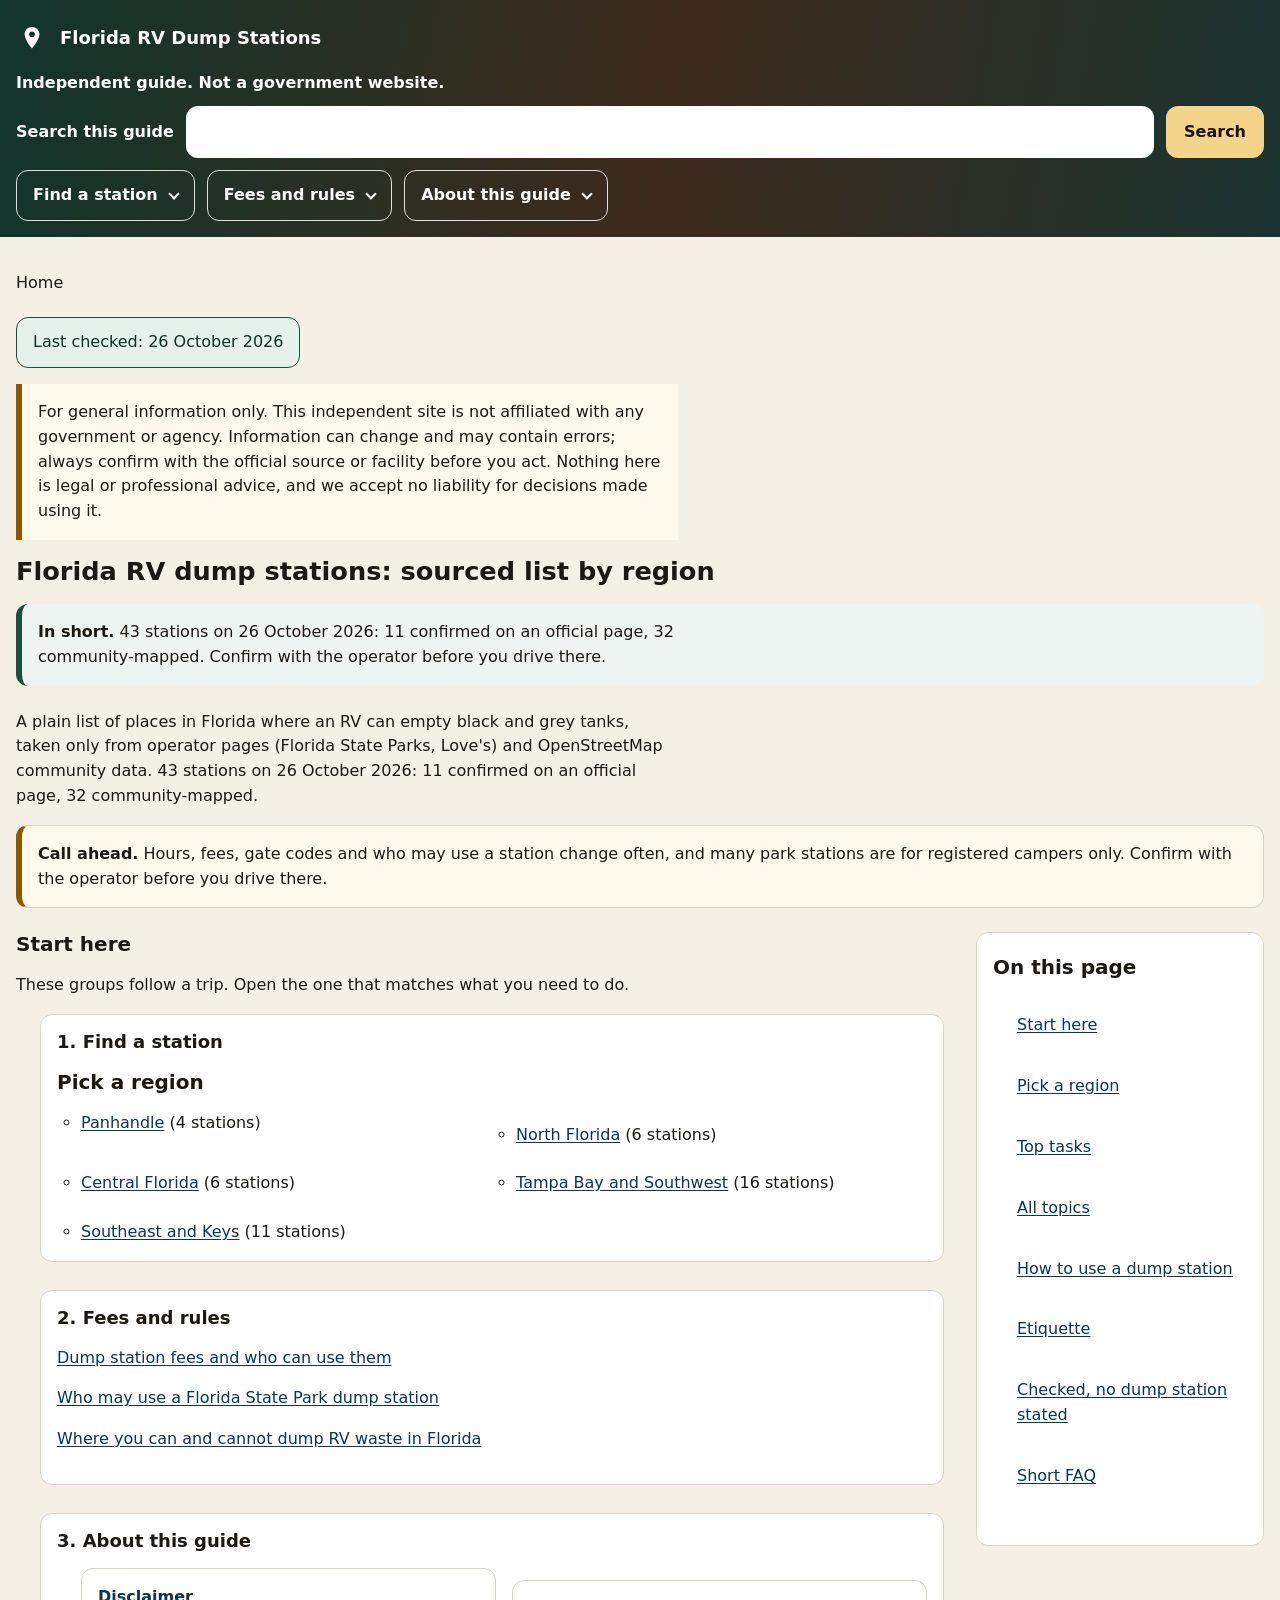
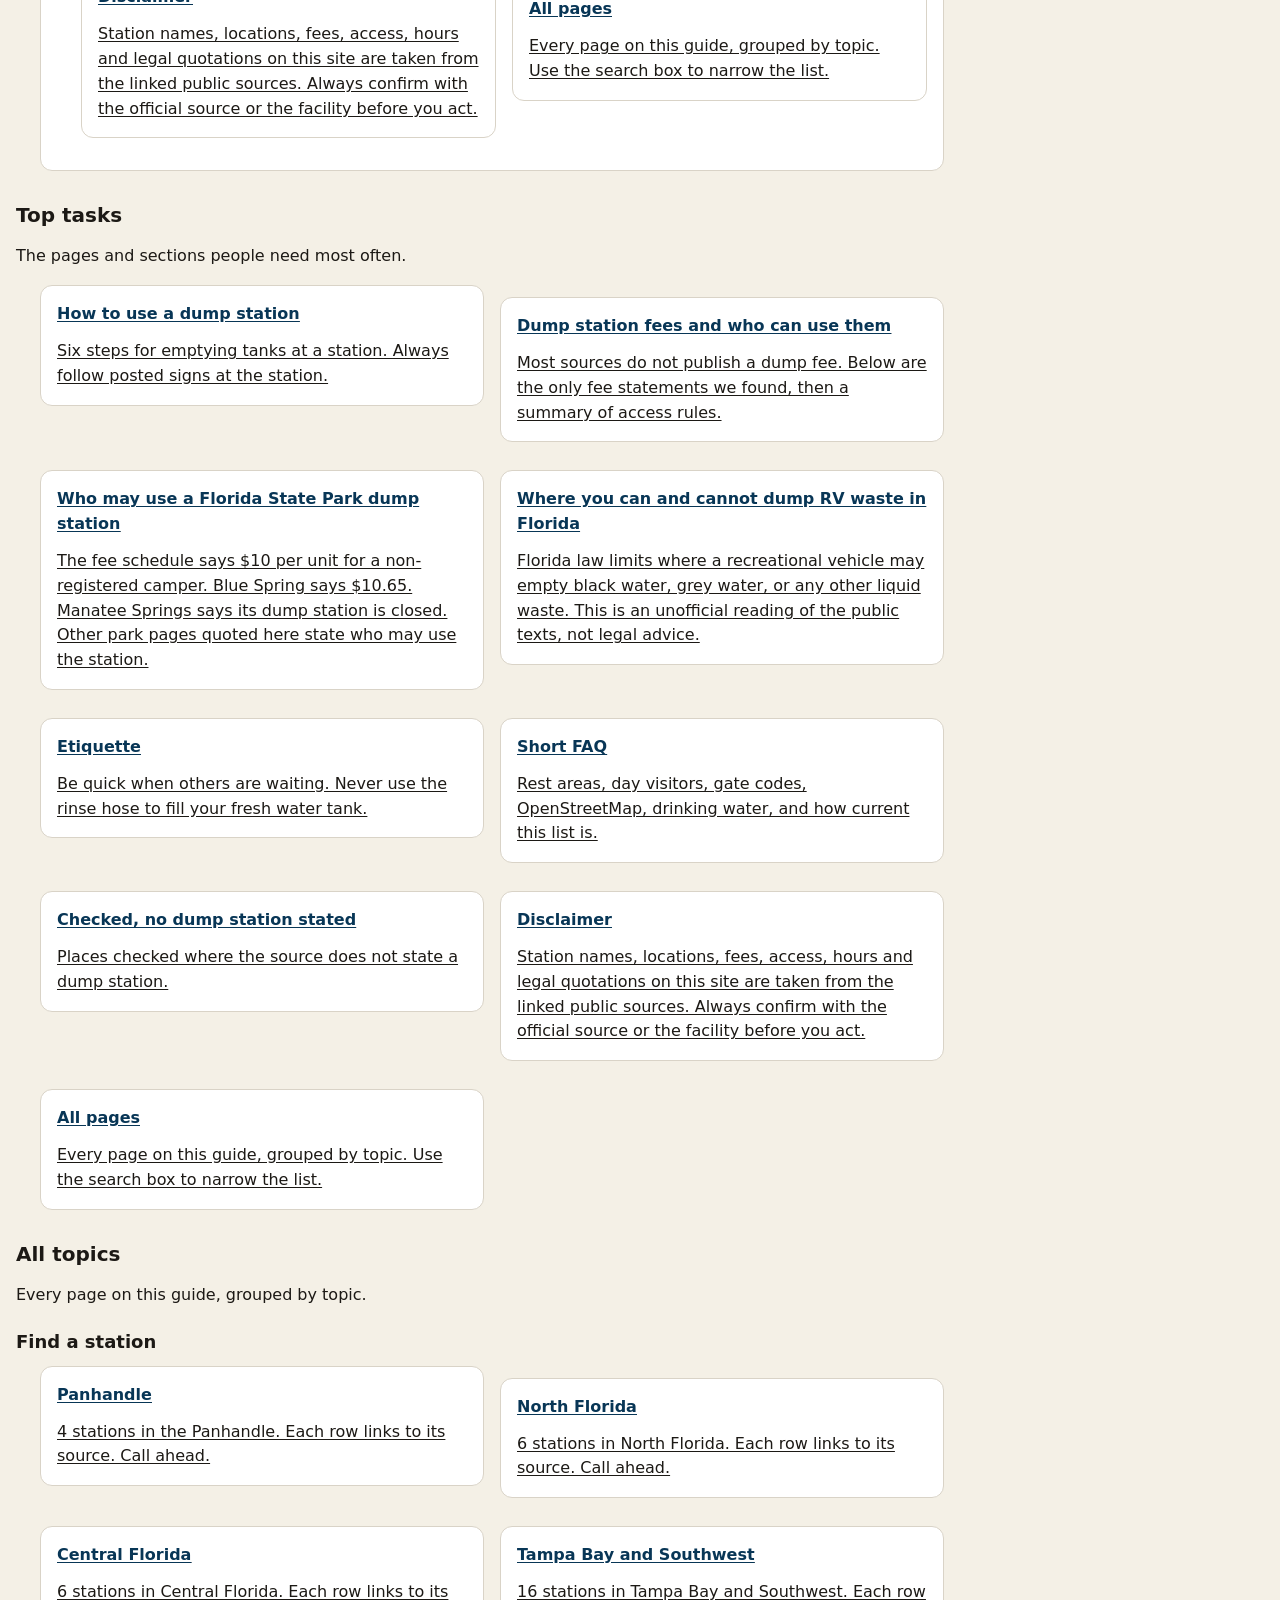
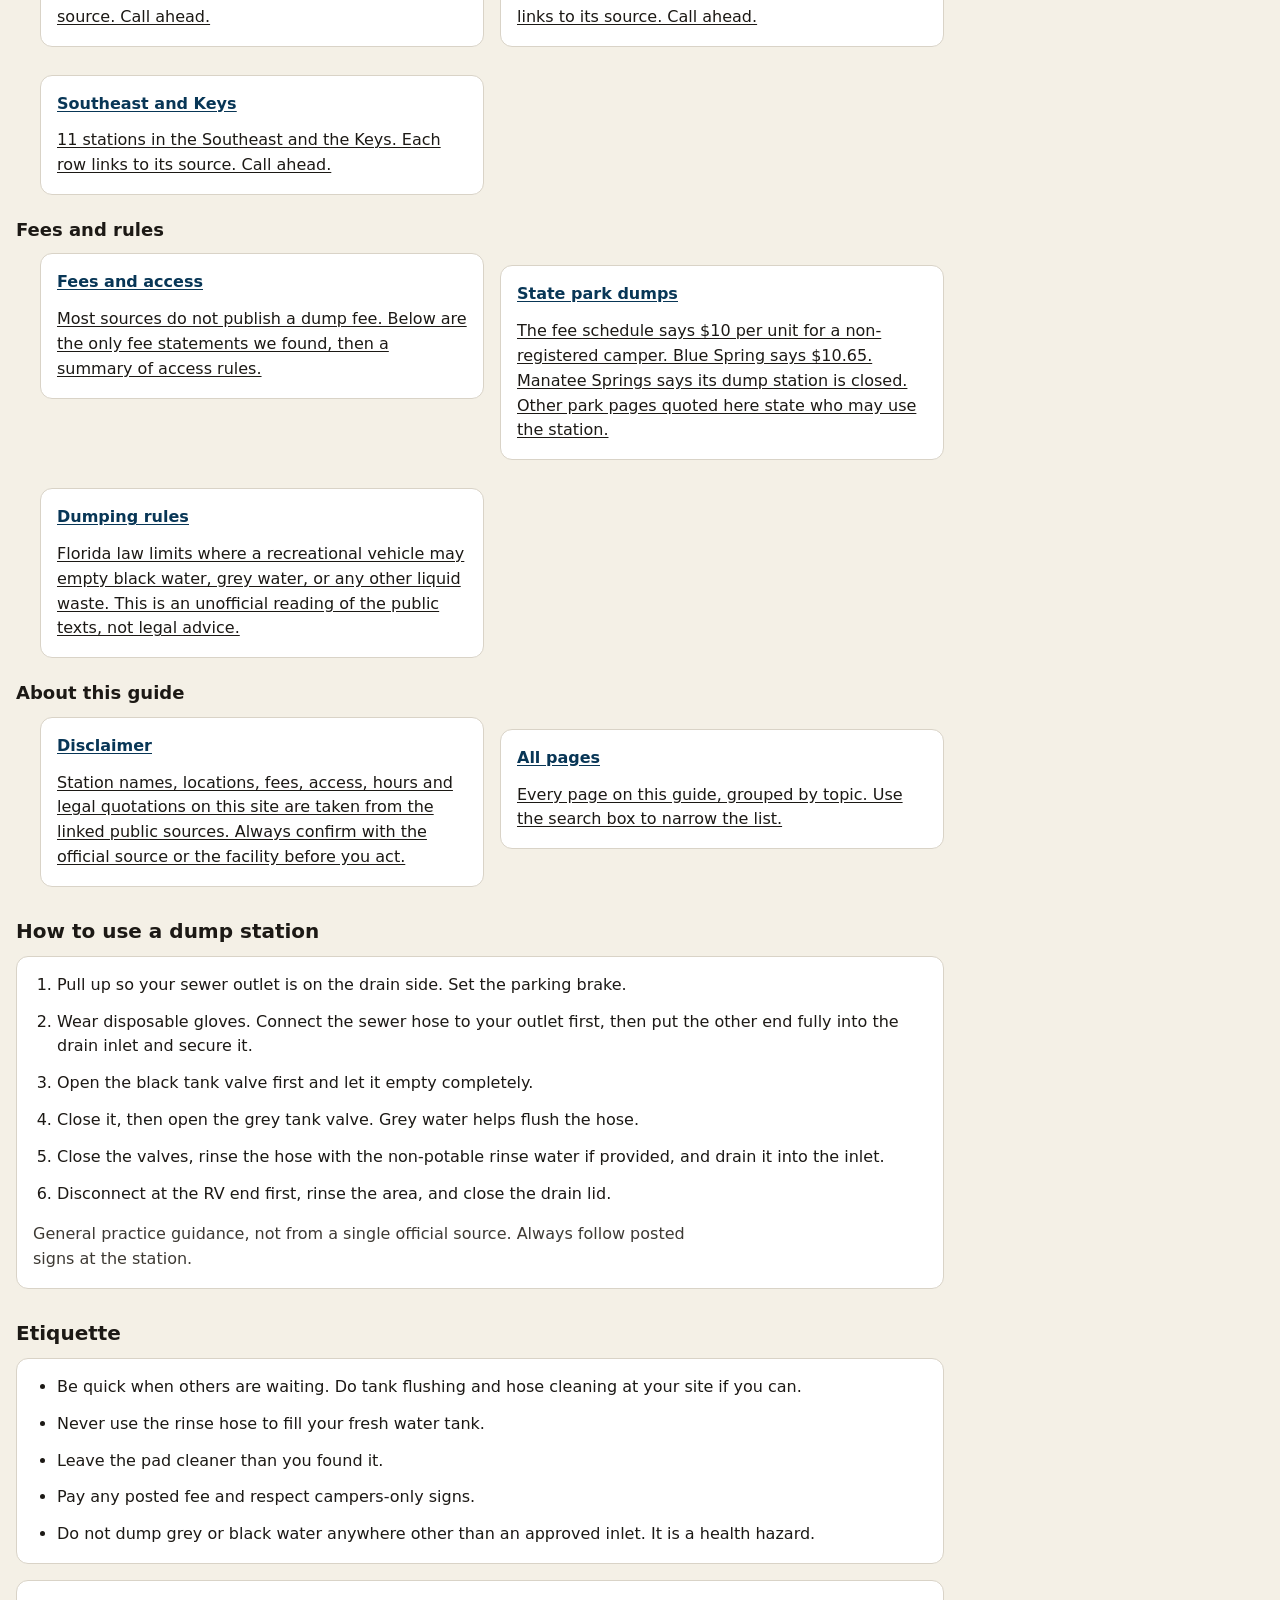
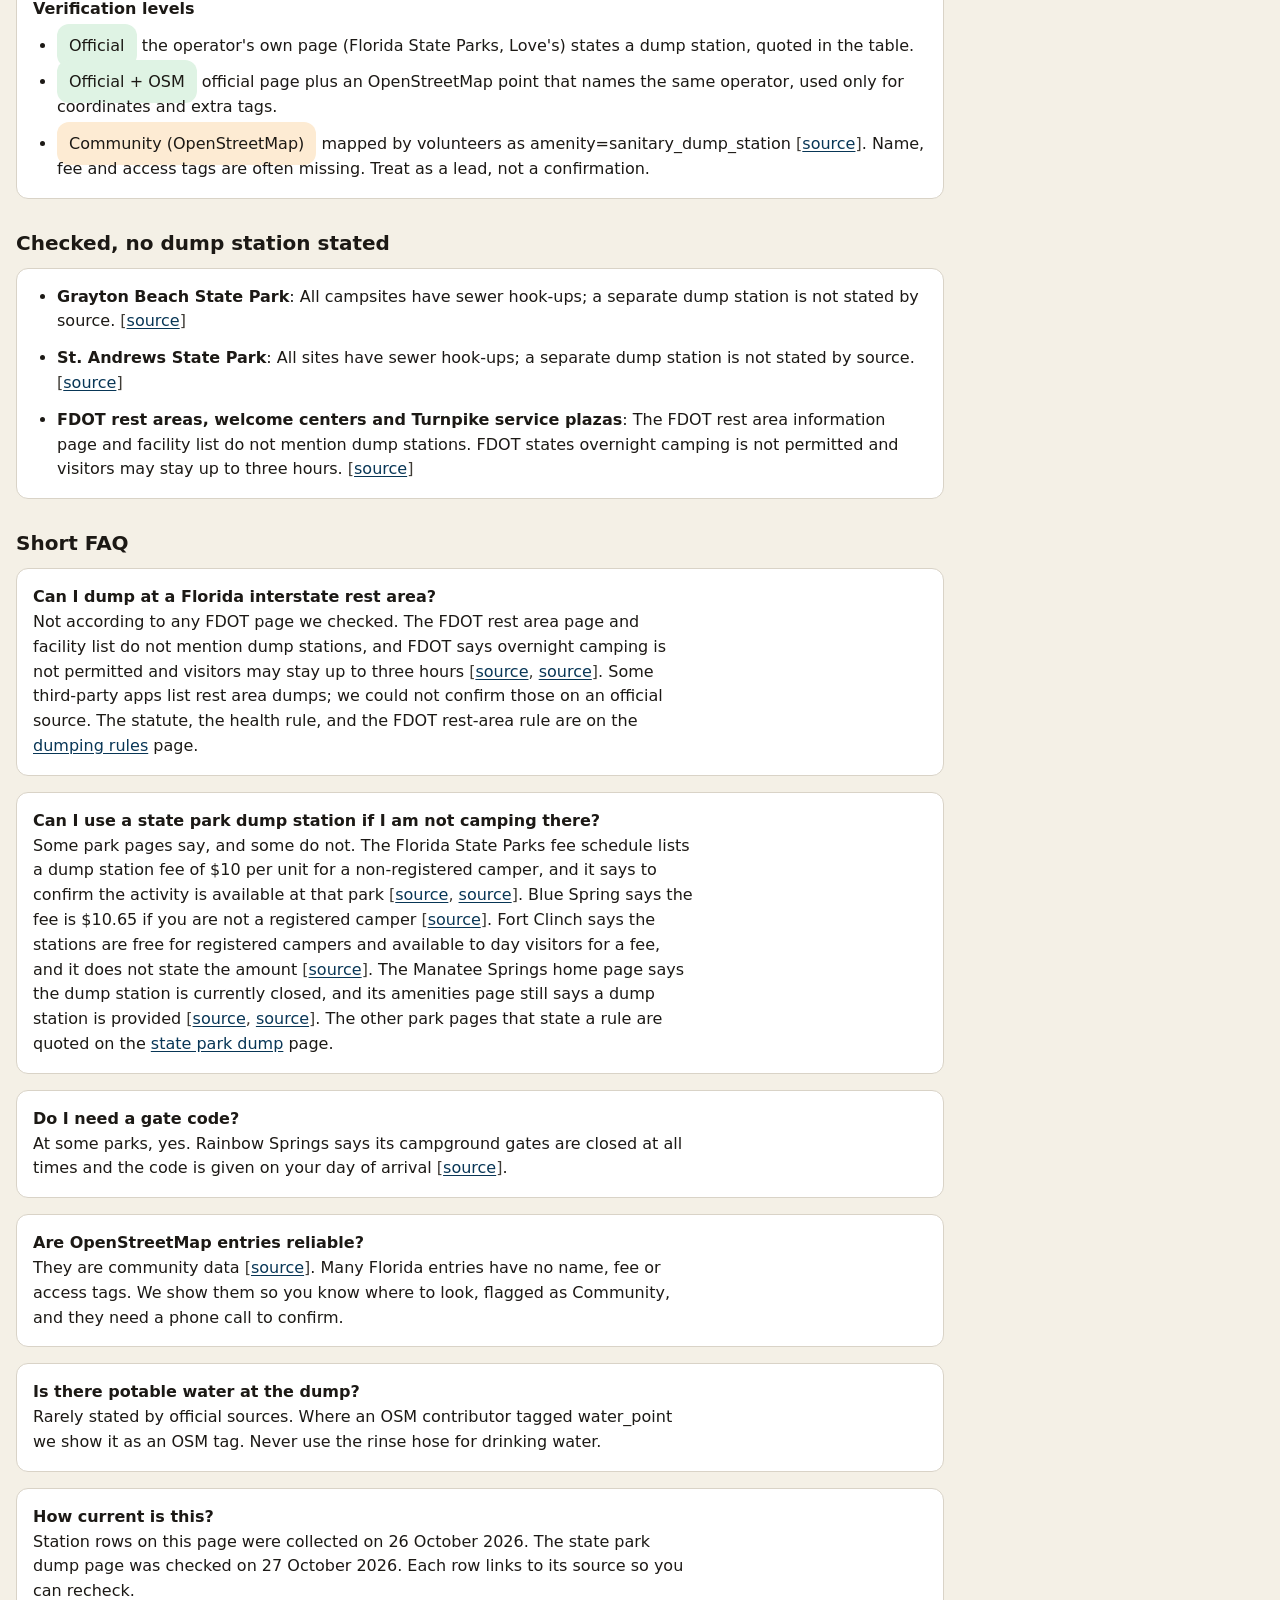
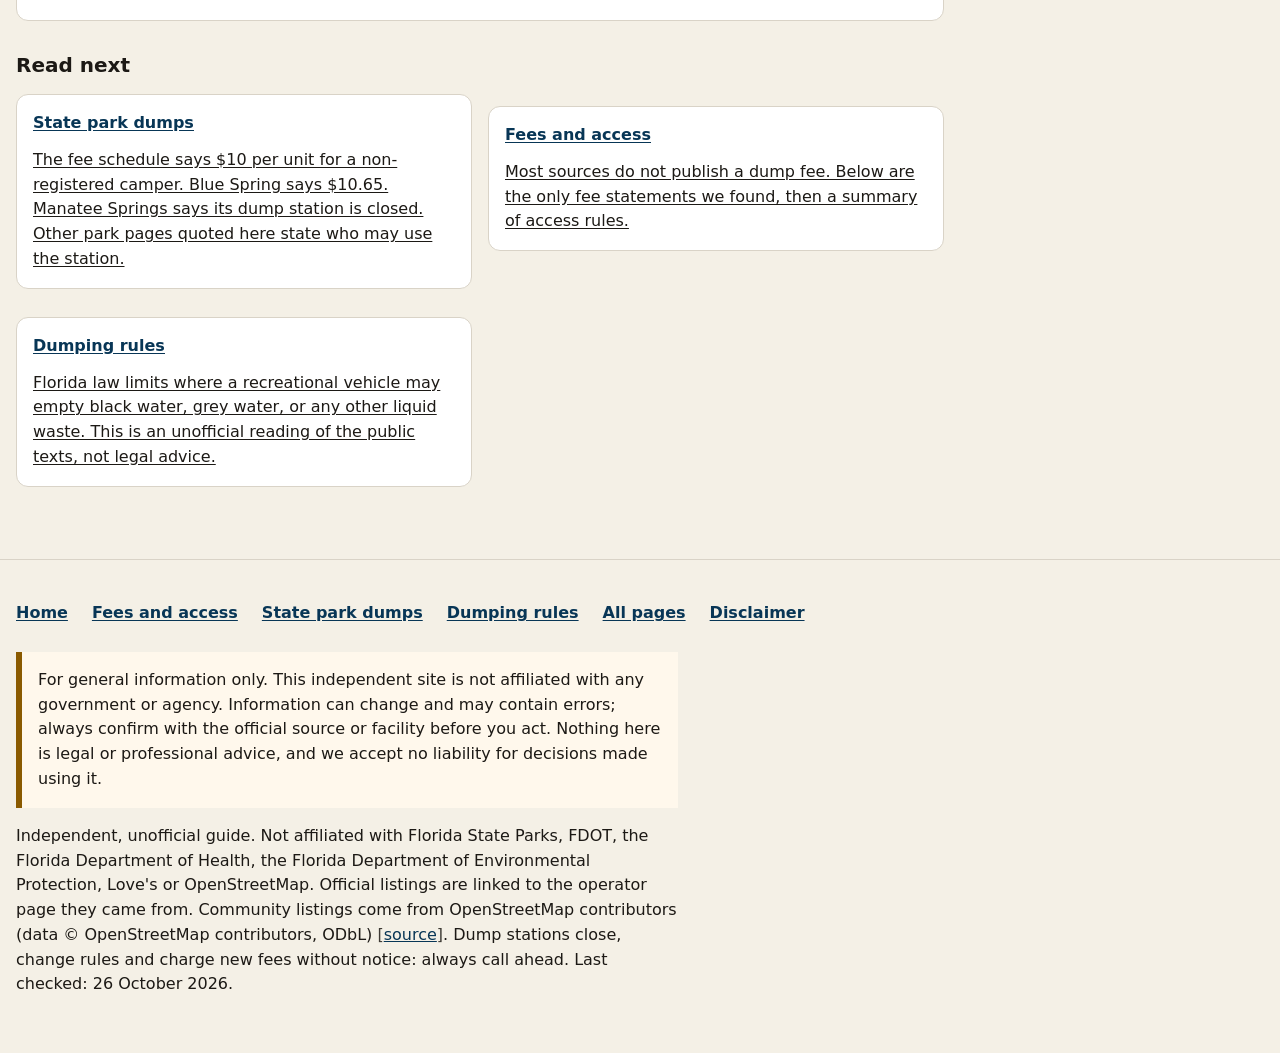
==== commit ee5f7eaa: "Add a sourced page on Florida State Park dump access. Quote the state fee schedule and the park page" ====
--- a/site/index.html
+++ b/site/index.html
@@ -1,4 +1,4 @@
-<!doctype html><html lang="en-US"><head><meta charset="utf-8"><meta name="viewport" content="width=device-width,initial-scale=1"><meta name="theme-color" content="#12352C"><title>All Florida RV dump stations by region, with sources</title><meta name="description" content="Florida RV dump stations from Florida State Parks, Love&#x27;s and OpenStreetMap, listed by region, with fees, access, verification level and links to each source."><link rel="canonical" href="https://rv-dump-station-finder.vercel.app/"><link rel="icon" href="/favicon.svg" type="image/svg+xml"><link rel="apple-touch-icon" sizes="180x180" href="/apple-touch-icon.png"><meta property="og:type" content="website"><meta property="og:site_name" content="Florida RV Dump Stations"><meta property="og:locale" content="en_US"><meta property="og:title" content="All Florida RV dump stations by region, with sources"><meta property="og:description" content="Florida RV dump stations from Florida State Parks, Love&#x27;s and OpenStreetMap, listed by region, with fees, access, verification level and links to each source."><meta property="og:url" content="https://rv-dump-station-finder.vercel.app/"><meta property="og:image" content="https://rv-dump-station-finder.vercel.app/og.png"><meta property="og:image:type" content="image/png"><meta property="og:image:width" content="1200"><meta property="og:image:height" content="630"><meta property="og:image:alt" content="Florida RV Dump Stations"><meta name="twitter:card" content="summary_large_image"><meta name="twitter:title" content="All Florida RV dump stations by region, with sources"><meta name="twitter:description" content="Florida RV dump stations from Florida State Parks, Love&#x27;s and OpenStreetMap, listed by region, with fees, access, verification level and links to each source."><meta name="twitter:image" content="https://rv-dump-station-finder.vercel.app/og.png"><meta name="twitter:image:alt" content="Florida RV Dump Stations"><meta name="google-site-verification" content="XA7XgB_UwrIRvQyNVsnWpSyTyaU6e3-v4g4RBw8RAVI" /><script type="application/ld+json">{"@context": "https://schema.org", "@type": "WebSite", "name": "Florida RV Dump Stations", "url": "https://rv-dump-station-finder.vercel.app/", "description": "Florida RV dump stations from Florida State Parks, Love's and OpenStreetMap, listed by region, with fees, access, verification level and links to each source."}</script><script type="application/ld+json">{"@context": "https://schema.org", "@type": "Organization", "name": "Florida RV Dump Stations", "url": "https://rv-dump-station-finder.vercel.app/", "logo": "https://rv-dump-station-finder.vercel.app/apple-touch-icon.png"}</script><script type="application/ld+json">{"@context": "https://schema.org", "@type": "Article", "headline": "All Florida RV dump stations by region, with sources", "description": "Florida RV dump stations from Florida State Parks, Love's and OpenStreetMap, listed by region, with fees, access, verification level and links to each source.", "datePublished": "2026-10-26", "dateModified": "2026-10-26", "mainEntityOfPage": {"@type": "WebPage", "@id": "https://rv-dump-station-finder.vercel.app/"}, "author": {"@type": "Organization", "name": "Florida RV Dump Stations", "url": "https://rv-dump-station-finder.vercel.app/"}, "publisher": {"@type": "Organization", "name": "Florida RV Dump Stations", "url": "https://rv-dump-station-finder.vercel.app/", "logo": {"@type": "ImageObject", "url": "https://rv-dump-station-finder.vercel.app/apple-touch-icon.png"}}}</script><script type="application/ld+json">{"@context": "https://schema.org", "@type": "BreadcrumbList", "itemListElement": [{"@type": "ListItem", "position": 1, "name": "Home", "item": "https://rv-dump-station-finder.vercel.app/"}]}</script><script type="application/ld+json">{"@context": "https://schema.org", "@type": "FAQPage", "mainEntity": [{"@type": "Question", "name": "Can I dump at a Florida interstate rest area?", "acceptedAnswer": {"@type": "Answer", "text": "Not according to any FDOT page we checked. The FDOT rest area page and facility list do not mention dump stations, and FDOT says overnight camping is not permitted and visitors may stay up to three hours [source, source]. Some third-party apps list rest area dumps; we could not confirm those on an official source. The statute, the health rule, and the FDOT rest-area rule are on the dumping rules page."}}, {"@type": "Question", "name": "Can I use a state park dump station if I am not camping there?", "acceptedAnswer": {"@type": "Answer", "text": "Usually not stated. Anastasia State Park says its communal dump station is free for park campers [source]. Other park pages we read do not say whether day visitors may dump. Ask the ranger station first."}}, {"@type": "Question", "name": "Do I need a gate code?", "acceptedAnswer": {"@type": "Answer", "text": "At some parks, yes. Rainbow Springs says its campground gates are closed at all times and the code is given on your day of arrival [source]."}}, {"@type": "Question", "name": "Are OpenStreetMap entries reliable?", "acceptedAnswer": {"@type": "Answer", "text": "They are community data [source]. Many Florida entries have no name, fee or access tags. We show them so you know where to look, flagged as Community, and they need a phone call to confirm."}}, {"@type": "Question", "name": "Is there potable water at the dump?", "acceptedAnswer": {"@type": "Answer", "text": "Rarely stated by official sources. Where an OSM contributor tagged water_point we show it as an OSM tag. Never use the rinse hose for drinking water."}}, {"@type": "Question", "name": "How current is this?", "acceptedAnswer": {"@type": "Answer", "text": "All records were collected on 26 October 2026. Each row links to its source so you can recheck."}}]}</script><style>/* Header gradient stops #12352C, #3D2A1C, #1A3330. White text stays at least 13:1 in sRGB and OKLab, including midpoints. */
+<!doctype html><html lang="en-US"><head><meta charset="utf-8"><meta name="viewport" content="width=device-width,initial-scale=1"><meta name="theme-color" content="#12352C"><title>All Florida RV dump stations by region, with sources</title><meta name="description" content="Florida RV dump stations from Florida State Parks, Love&#x27;s and OpenStreetMap, listed by region, with fees, access, verification level and links to each source."><link rel="canonical" href="https://rv-dump-station-finder.vercel.app/"><link rel="icon" href="/favicon.svg" type="image/svg+xml"><link rel="apple-touch-icon" sizes="180x180" href="/apple-touch-icon.png"><meta property="og:type" content="website"><meta property="og:site_name" content="Florida RV Dump Stations"><meta property="og:locale" content="en_US"><meta property="og:title" content="All Florida RV dump stations by region, with sources"><meta property="og:description" content="Florida RV dump stations from Florida State Parks, Love&#x27;s and OpenStreetMap, listed by region, with fees, access, verification level and links to each source."><meta property="og:url" content="https://rv-dump-station-finder.vercel.app/"><meta property="og:image" content="https://rv-dump-station-finder.vercel.app/og.png"><meta property="og:image:type" content="image/png"><meta property="og:image:width" content="1200"><meta property="og:image:height" content="630"><meta property="og:image:alt" content="Florida RV Dump Stations"><meta name="twitter:card" content="summary_large_image"><meta name="twitter:title" content="All Florida RV dump stations by region, with sources"><meta name="twitter:description" content="Florida RV dump stations from Florida State Parks, Love&#x27;s and OpenStreetMap, listed by region, with fees, access, verification level and links to each source."><meta name="twitter:image" content="https://rv-dump-station-finder.vercel.app/og.png"><meta name="twitter:image:alt" content="Florida RV Dump Stations"><meta name="google-site-verification" content="XA7XgB_UwrIRvQyNVsnWpSyTyaU6e3-v4g4RBw8RAVI" /><script type="application/ld+json">{"@context": "https://schema.org", "@type": "WebSite", "name": "Florida RV Dump Stations", "url": "https://rv-dump-station-finder.vercel.app/", "description": "Florida RV dump stations from Florida State Parks, Love's and OpenStreetMap, listed by region, with fees, access, verification level and links to each source."}</script><script type="application/ld+json">{"@context": "https://schema.org", "@type": "Organization", "name": "Florida RV Dump Stations", "url": "https://rv-dump-station-finder.vercel.app/", "logo": "https://rv-dump-station-finder.vercel.app/apple-touch-icon.png"}</script><script type="application/ld+json">{"@context": "https://schema.org", "@type": "Article", "headline": "All Florida RV dump stations by region, with sources", "description": "Florida RV dump stations from Florida State Parks, Love's and OpenStreetMap, listed by region, with fees, access, verification level and links to each source.", "datePublished": "2026-10-26", "dateModified": "2026-10-26", "mainEntityOfPage": {"@type": "WebPage", "@id": "https://rv-dump-station-finder.vercel.app/"}, "author": {"@type": "Organization", "name": "Florida RV Dump Stations", "url": "https://rv-dump-station-finder.vercel.app/"}, "publisher": {"@type": "Organization", "name": "Florida RV Dump Stations", "url": "https://rv-dump-station-finder.vercel.app/", "logo": {"@type": "ImageObject", "url": "https://rv-dump-station-finder.vercel.app/apple-touch-icon.png"}}}</script><script type="application/ld+json">{"@context": "https://schema.org", "@type": "BreadcrumbList", "itemListElement": [{"@type": "ListItem", "position": 1, "name": "Home", "item": "https://rv-dump-station-finder.vercel.app/"}]}</script><script type="application/ld+json">{"@context": "https://schema.org", "@type": "FAQPage", "mainEntity": [{"@type": "Question", "name": "Can I dump at a Florida interstate rest area?", "acceptedAnswer": {"@type": "Answer", "text": "Not according to any FDOT page we checked. The FDOT rest area page and facility list do not mention dump stations, and FDOT says overnight camping is not permitted and visitors may stay up to three hours [source, source]. Some third-party apps list rest area dumps; we could not confirm those on an official source. The statute, the health rule, and the FDOT rest-area rule are on the dumping rules page."}}, {"@type": "Question", "name": "Can I use a state park dump station if I am not camping there?", "acceptedAnswer": {"@type": "Answer", "text": "Some park pages say, and some do not. The Florida State Parks fee schedule lists a dump station fee of $10 per unit for a non-registered camper, and it says to confirm the activity is available at that park [source, source]. Blue Spring says the fee is $10.65 if you are not a registered camper [source]. Fort Clinch says the stations are free for registered campers and available to day visitors for a fee, and it does not state the amount [source]. The Manatee Springs home page says the dump station is currently closed, and its amenities page still says a dump station is provided [source, source]. The other park pages that state a rule are quoted on the state park dump page."}}, {"@type": "Question", "name": "Do I need a gate code?", "acceptedAnswer": {"@type": "Answer", "text": "At some parks, yes. Rainbow Springs says its campground gates are closed at all times and the code is given on your day of arrival [source]."}}, {"@type": "Question", "name": "Are OpenStreetMap entries reliable?", "acceptedAnswer": {"@type": "Answer", "text": "They are community data [source]. Many Florida entries have no name, fee or access tags. We show them so you know where to look, flagged as Community, and they need a phone call to confirm."}}, {"@type": "Question", "name": "Is there potable water at the dump?", "acceptedAnswer": {"@type": "Answer", "text": "Rarely stated by official sources. Where an OSM contributor tagged water_point we show it as an OSM tag. Never use the rinse hose for drinking water."}}, {"@type": "Question", "name": "How current is this?", "acceptedAnswer": {"@type": "Answer", "text": "Station rows on this page were collected on 26 October 2026. The state park dump page was checked on 27 October 2026. Each row links to its source so you can recheck."}}]}</script><style>/* Header gradient stops #12352C, #3D2A1C, #1A3330. White text stays at least 13:1 in sRGB and OKLab, including midpoints. */
 :root{
   --space-12:12px;
   --space-16:16px;
@@ -198,7 +198,7 @@
 :focus-visible,#site-header :focus-visible{outline:3px solid Highlight;box-shadow:none}
 }
 @media(max-width:359px){.shell{padding-left:var(--space-12);padding-right:var(--space-12)}}
-</style><script defer src="/_vercel/insights/script.js"></script></head><body><a class="skip" href="#content">Skip to content</a><div id="head-slot"><header id="site-header"><div class="shell"><div class="brand-block"><a class="brand" href="/" aria-current="page"><svg class="mark" viewBox="0 0 32 32" aria-hidden="true" focusable="false"><path fill="#ffffff" d="M16 5c-4.1 0-7.4 3.2-7.4 7.3 0 5.5 7.4 14.2 7.4 14.2s7.4-8.7 7.4-14.2C23.4 8.2 20.1 5 16 5zm0 10.2a2.9 2.9 0 1 1 0-5.8 2.9 2.9 0 0 1 0 5.8z"/></svg><span class="name-main">Florida RV Dump Stations</span><span class="name-compact">Dump stations</span></a><p class="name-sub">Independent guide. Not a government website.</p></div><button type="button" class="search-toggle" aria-expanded="false" aria-controls="site-search"><svg class="search-icon" viewBox="0 0 24 24" aria-hidden="true" focusable="false"><circle cx="10.5" cy="10.5" r="6.5" fill="none" stroke="currentColor" stroke-width="2"/><path d="M15.5 15.5 20 20" fill="none" stroke="currentColor" stroke-width="2" stroke-linecap="round"/></svg><span class="search-toggle-text">Search</span></button><div class="search-wrap" id="site-search"><form class="sitesearch" role="search" action="/find/" method="get"><label for="q">Search this guide</label><input id="q" name="q" type="search" autocomplete="off" autocapitalize="off" autocorrect="off" spellcheck="false"><button type="submit">Search</button></form><div id="search-results" class="search-results" hidden role="region" aria-live="polite" aria-label="Matching pages"></div></div><nav id="site-nav" class="top" aria-label="Topics"><details class="grp"><summary>Find a station</summary><div class="glinks"><a href="/regions/panhandle/">Panhandle</a><a href="/regions/north/">North Florida</a><a href="/regions/central/">Central Florida</a><a href="/regions/tampa-bay-southwest/">Tampa Bay and Southwest</a><a href="/regions/southeast-keys/">Southeast and Keys</a></div></details><details class="grp"><summary>Fees and rules</summary><div class="glinks"><a href="/fees/">Fees and access</a><a href="/rules/">Dumping rules</a></div></details><details class="grp"><summary>About this guide</summary><div class="glinks"><a href="/disclaimer/">Disclaimer</a><a href="/find/">All pages</a></div></details></nav><span class="nav-fade nav-fade-left" aria-hidden="true"></span><span class="nav-fade nav-fade-right" aria-hidden="true"></span><span class="nav-hint" aria-hidden="true"></span></div></header></div><main id="content" tabindex="-1"><div class="shell"><nav class="crumbs" aria-label="Breadcrumb"><ol><li><span aria-current="page">Home</span></li></ol></nav><p class="meta"><span class="checked">Last checked: 26 October 2026</span></p><p class="disclaimer">For general information only. This independent site is not affiliated with any government or agency. Information can change and may contain errors; always confirm with the official source or facility before you act. Nothing here is legal or professional advice, and we accept no liability for decisions made using it.</p><article class="content" aria-labelledby="page-title"><div class="head-block"><h1 id="page-title">Florida RV dump stations: sourced list by region</h1><div class="inshort"><p><strong>In short.</strong> 43 stations on 26 October 2026: 11 confirmed on an official page, 32 community-mapped. Confirm with the operator before you drive there.</p></div>
+</style><script defer src="/_vercel/insights/script.js"></script></head><body><a class="skip" href="#content">Skip to content</a><div id="head-slot"><header id="site-header"><div class="shell"><div class="brand-block"><a class="brand" href="/" aria-current="page"><svg class="mark" viewBox="0 0 32 32" aria-hidden="true" focusable="false"><path fill="#ffffff" d="M16 5c-4.1 0-7.4 3.2-7.4 7.3 0 5.5 7.4 14.2 7.4 14.2s7.4-8.7 7.4-14.2C23.4 8.2 20.1 5 16 5zm0 10.2a2.9 2.9 0 1 1 0-5.8 2.9 2.9 0 0 1 0 5.8z"/></svg><span class="name-main">Florida RV Dump Stations</span><span class="name-compact">Dump stations</span></a><p class="name-sub">Independent guide. Not a government website.</p></div><button type="button" class="search-toggle" aria-expanded="false" aria-controls="site-search"><svg class="search-icon" viewBox="0 0 24 24" aria-hidden="true" focusable="false"><circle cx="10.5" cy="10.5" r="6.5" fill="none" stroke="currentColor" stroke-width="2"/><path d="M15.5 15.5 20 20" fill="none" stroke="currentColor" stroke-width="2" stroke-linecap="round"/></svg><span class="search-toggle-text">Search</span></button><div class="search-wrap" id="site-search"><form class="sitesearch" role="search" action="/find/" method="get"><label for="q">Search this guide</label><input id="q" name="q" type="search" autocomplete="off" autocapitalize="off" autocorrect="off" spellcheck="false"><button type="submit">Search</button></form><div id="search-results" class="search-results" hidden role="region" aria-live="polite" aria-label="Matching pages"></div></div><nav id="site-nav" class="top" aria-label="Topics"><details class="grp"><summary>Find a station</summary><div class="glinks"><a href="/regions/panhandle/">Panhandle</a><a href="/regions/north/">North Florida</a><a href="/regions/central/">Central Florida</a><a href="/regions/tampa-bay-southwest/">Tampa Bay and Southwest</a><a href="/regions/southeast-keys/">Southeast and Keys</a></div></details><details class="grp"><summary>Fees and rules</summary><div class="glinks"><a href="/fees/">Fees and access</a><a href="/state-parks/">State park dumps</a><a href="/rules/">Dumping rules</a></div></details><details class="grp"><summary>About this guide</summary><div class="glinks"><a href="/disclaimer/">Disclaimer</a><a href="/find/">All pages</a></div></details></nav><span class="nav-fade nav-fade-left" aria-hidden="true"></span><span class="nav-fade nav-fade-right" aria-hidden="true"></span><span class="nav-hint" aria-hidden="true"></span></div></header></div><main id="content" tabindex="-1"><div class="shell"><nav class="crumbs" aria-label="Breadcrumb"><ol><li><span aria-current="page">Home</span></li></ol></nav><p class="meta"><span class="checked">Last checked: 26 October 2026</span></p><p class="disclaimer">For general information only. This independent site is not affiliated with any government or agency. Information can change and may contain errors; always confirm with the official source or facility before you act. Nothing here is legal or professional advice, and we accept no liability for decisions made using it.</p><article class="content" aria-labelledby="page-title"><div class="head-block"><h1 id="page-title">Florida RV dump stations: sourced list by region</h1><div class="inshort"><p><strong>In short.</strong> 43 stations on 26 October 2026: 11 confirmed on an official page, 32 community-mapped. Confirm with the operator before you drive there.</p></div>
 <p>A plain list of places in Florida where an RV can empty black and grey tanks, taken only from operator pages (Florida State Parks, Love's) and OpenStreetMap community data. 43 stations on 26 October 2026: 11 confirmed on an official page, 32 community-mapped.</p><div class="card note"><strong>Call ahead.</strong> Hours, fees, gate codes and who may use a station change often, and many park stations are for registered campers only. Confirm with the operator before you drive there.</div>
 </div><div class="layout has-toc"><nav class="toc" aria-label="On this page"><details class="toc-details" open><summary>On this page</summary><ul><li><a href="#start-here">Start here</a></li><li><a href="#pick-a-region">Pick a region</a></li><li><a href="#top-tasks">Top tasks</a></li><li><a href="#all-topics">All topics</a></li><li><a href="#how-to-use-a-dump-station">How to use a dump station</a></li><li><a href="#etiquette">Etiquette</a></li><li><a href="#checked-no-dump-station-stated">Checked, no dump station stated</a></li><li><a href="#short-faq">Short FAQ</a></li></ul></details></nav><div class="rest"><h2 id="start-here">Start here</h2>
 <p>These groups follow a trip. Open the one that matches what you need to do.</p>
@@ -207,6 +207,7 @@
 <h2 id="pick-a-region">Pick a region</h2><ul class="grid"><li><a href="/regions/panhandle/">Panhandle</a> (4 stations)</li><li><a href="/regions/north/">North Florida</a> (6 stations)</li><li><a href="/regions/central/">Central Florida</a> (6 stations)</li><li><a href="/regions/tampa-bay-southwest/">Tampa Bay and Southwest</a> (16 stations)</li><li><a href="/regions/southeast-keys/">Southeast and Keys</a> (11 stations)</li></ul></li>
 <li class="period"><h3 id="fees-and-rules">Fees and rules</h3>
 <p><a href="/fees/">Dump station fees and who can use them</a></p>
+<p><a href="/state-parks/">Who may use a Florida State Park dump station</a></p>
 <p><a href="/rules/">Where you can and cannot dump RV waste in Florida</a></p></li>
 <li class="period"><h3 id="about-this-guide">About this guide</h3>
 <ul class="link-grid"><li><a class="jump" href="/disclaimer/"><span class="lt">Disclaimer</span><span class="ls">Station names, locations, fees, access, hours and legal quotations on this site are taken from the linked public sources. Always confirm with the official source or the facility before you act.</span></a></li><li><a class="jump" href="/find/"><span class="lt">All pages</span><span class="ls">Every page on this guide, grouped by topic. Use the search box to narrow the list.</span></a></li></ul></li>
@@ -216,6 +217,7 @@
 <ul class="tasks">
 <li><a class="jump" href="#how-to-use-a-dump-station"><span class="lt">How to use a dump station</span><span class="ls">Six steps for emptying tanks at a station. Always follow posted signs at the station.</span></a></li>
 <li><a class="jump" href="/fees/"><span class="lt">Dump station fees and who can use them</span><span class="ls">Most sources do not publish a dump fee. Below are the only fee statements we found, then a summary of access rules.</span></a></li>
+<li><a class="jump" href="/state-parks/"><span class="lt">Who may use a Florida State Park dump station</span><span class="ls">The fee schedule says $10 per unit for a non-registered camper. Blue Spring says $10.65. Manatee Springs says its dump station is closed. Other park pages quoted here state who may use the station.</span></a></li>
 <li><a class="jump" href="/rules/"><span class="lt">Where you can and cannot dump RV waste in Florida</span><span class="ls">Florida law limits where a recreational vehicle may empty black water, grey water, or any other liquid waste. This is an unofficial reading of the public texts, not legal advice.</span></a></li>
 <li><a class="jump" href="#etiquette"><span class="lt">Etiquette</span><span class="ls">Be quick when others are waiting. Never use the rinse hose to fill your fresh water tank.</span></a></li>
 <li><a class="jump" href="#short-faq"><span class="lt">Short FAQ</span><span class="ls">Rest areas, day visitors, gate codes, OpenStreetMap, drinking water, and how current this list is.</span></a></li>
@@ -225,7 +227,7 @@
 </ul>
 <h2 id="all-topics">All topics</h2>
 <p>Every page on this guide, grouped by topic.</p>
-<h3 id="topic-find-a-station">Find a station</h3><ul class="link-grid"><li><a class="jump" href="/regions/panhandle/"><span class="lt">Panhandle</span><span class="ls">4 stations in the Panhandle. Each row links to its source. Call ahead.</span></a></li><li><a class="jump" href="/regions/north/"><span class="lt">North Florida</span><span class="ls">6 stations in North Florida. Each row links to its source. Call ahead.</span></a></li><li><a class="jump" href="/regions/central/"><span class="lt">Central Florida</span><span class="ls">6 stations in Central Florida. Each row links to its source. Call ahead.</span></a></li><li><a class="jump" href="/regions/tampa-bay-southwest/"><span class="lt">Tampa Bay and Southwest</span><span class="ls">16 stations in Tampa Bay and Southwest. Each row links to its source. Call ahead.</span></a></li><li><a class="jump" href="/regions/southeast-keys/"><span class="lt">Southeast and Keys</span><span class="ls">11 stations in the Southeast and the Keys. Each row links to its source. Call ahead.</span></a></li></ul><h3 id="topic-fees-and-rules">Fees and rules</h3><ul class="link-grid"><li><a class="jump" href="/fees/"><span class="lt">Fees and access</span><span class="ls">Most sources do not publish a dump fee. Below are the only fee statements we found, then a summary of access rules.</span></a></li><li><a class="jump" href="/rules/"><span class="lt">Dumping rules</span><span class="ls">Florida law limits where a recreational vehicle may empty black water, grey water, or any other liquid waste. This is an unofficial reading of the public texts, not legal advice.</span></a></li></ul><h3 id="topic-about-this-guide">About this guide</h3><ul class="link-grid"><li><a class="jump" href="/disclaimer/"><span class="lt">Disclaimer</span><span class="ls">Station names, locations, fees, access, hours and legal quotations on this site are taken from the linked public sources. Always confirm with the official source or the facility before you act.</span></a></li><li><a class="jump" href="/find/"><span class="lt">All pages</span><span class="ls">Every page on this guide, grouped by topic. Use the search box to narrow the list.</span></a></li></ul>
+<h3 id="topic-find-a-station">Find a station</h3><ul class="link-grid"><li><a class="jump" href="/regions/panhandle/"><span class="lt">Panhandle</span><span class="ls">4 stations in the Panhandle. Each row links to its source. Call ahead.</span></a></li><li><a class="jump" href="/regions/north/"><span class="lt">North Florida</span><span class="ls">6 stations in North Florida. Each row links to its source. Call ahead.</span></a></li><li><a class="jump" href="/regions/central/"><span class="lt">Central Florida</span><span class="ls">6 stations in Central Florida. Each row links to its source. Call ahead.</span></a></li><li><a class="jump" href="/regions/tampa-bay-southwest/"><span class="lt">Tampa Bay and Southwest</span><span class="ls">16 stations in Tampa Bay and Southwest. Each row links to its source. Call ahead.</span></a></li><li><a class="jump" href="/regions/southeast-keys/"><span class="lt">Southeast and Keys</span><span class="ls">11 stations in the Southeast and the Keys. Each row links to its source. Call ahead.</span></a></li></ul><h3 id="topic-fees-and-rules">Fees and rules</h3><ul class="link-grid"><li><a class="jump" href="/fees/"><span class="lt">Fees and access</span><span class="ls">Most sources do not publish a dump fee. Below are the only fee statements we found, then a summary of access rules.</span></a></li><li><a class="jump" href="/state-parks/"><span class="lt">State park dumps</span><span class="ls">The fee schedule says $10 per unit for a non-registered camper. Blue Spring says $10.65. Manatee Springs says its dump station is closed. Other park pages quoted here state who may use the station.</span></a></li><li><a class="jump" href="/rules/"><span class="lt">Dumping rules</span><span class="ls">Florida law limits where a recreational vehicle may empty black water, grey water, or any other liquid waste. This is an unofficial reading of the public texts, not legal advice.</span></a></li></ul><h3 id="topic-about-this-guide">About this guide</h3><ul class="link-grid"><li><a class="jump" href="/disclaimer/"><span class="lt">Disclaimer</span><span class="ls">Station names, locations, fees, access, hours and legal quotations on this site are taken from the linked public sources. Always confirm with the official source or the facility before you act.</span></a></li><li><a class="jump" href="/find/"><span class="lt">All pages</span><span class="ls">Every page on this guide, grouped by topic. Use the search box to narrow the list.</span></a></li></ul>
 <h2 id="how-to-use-a-dump-station">How to use a dump station</h2><div class="card"><ol><li>Pull up so your sewer outlet is on the drain side. Set the parking brake.</li><li>Wear disposable gloves. Connect the sewer hose to your outlet first, then put the other end fully into the drain inlet and secure it.</li><li>Open the black tank valve first and let it empty completely.</li><li>Close it, then open the grey tank valve. Grey water helps flush the hose.</li><li>Close the valves, rinse the hose with the non-potable rinse water if provided, and drain it into the inlet.</li><li>Disconnect at the RV end first, rinse the area, and close the drain lid.</li></ol>
 <p class="src">General practice guidance, not from a single official source. Always follow posted signs at the station.</p></div>
 <h2 id="etiquette">Etiquette</h2><div class="card"><ul><li>Be quick when others are waiting. Do tank flushing and hose cleaning at your site if you can.</li><li>Never use the rinse hose to fill your fresh water tank.</li><li>Leave the pad cleaner than you found it.</li><li>Pay any posted fee and respect campers-only signs.</li><li>Do not dump grey or black water anywhere other than an approved inlet. It is a health hazard.</li></ul></div>
@@ -233,7 +235,7 @@
 <li><span class="lv ok">Official + OSM</span> official page plus an OpenStreetMap point that names the same operator, used only for coordinates and extra tags.</li>
 <li><span class="lv comm">Community (OpenStreetMap)</span> mapped by volunteers as amenity=sanitary_dump_station <span class="src">[<a href="https://wiki.openstreetmap.org/wiki/Tag:amenity%3Dsanitary_dump_station" rel="noopener">source</a>]</span>. Name, fee and access tags are often missing. Treat as a lead, not a confirmation.</li></ul></div>
 <h2 id="checked-no-dump-station-stated">Checked, no dump station stated</h2><div class="card"><ul><li><strong>Grayton Beach State Park</strong>: All campsites have sewer hook-ups; a separate dump station is not stated by source. <span class="src">[<a href="https://www.floridastateparks.org/parks-and-trails/grayton-beach-state-park/experiences-amenities" rel="noopener">source</a>]</span></li><li><strong>St. Andrews State Park</strong>: All sites have sewer hook-ups; a separate dump station is not stated by source. <span class="src">[<a href="https://www.floridastateparks.org/parks-and-trails/st-andrews-state-park/experiences-amenities" rel="noopener">source</a>]</span></li><li><strong>FDOT rest areas, welcome centers and Turnpike service plazas</strong>: The FDOT rest area information page and facility list do not mention dump stations. FDOT states overnight camping is not permitted and visitors may stay up to three hours. <span class="src">[<a href="https://www.fdot.gov/maintenance/rest-area-app/restareainfo.shtm" rel="noopener">source</a>]</span></li></ul></div>
-<h2 id="short-faq">Short FAQ</h2><div class="card"><strong>Can I dump at a Florida interstate rest area?</strong><p>Not according to any FDOT page we checked. The FDOT rest area page and facility list do not mention dump stations, and FDOT says overnight camping is not permitted and visitors may stay up to three hours <span class="src">[<a href="https://www.fdot.gov/maintenance/rest-area-app/restareainfo.shtm" rel="noopener">source</a>, <a href="https://www.fdot.gov/maintenance/rest-area-app/rest-facilities-list" rel="noopener">source</a>]</span>. Some third-party apps list rest area dumps; we could not confirm those on an official source. The statute, the health rule, and the FDOT rest-area rule are on the <a href="/rules/">dumping rules</a> page.</p></div><div class="card"><strong>Can I use a state park dump station if I am not camping there?</strong><p>Usually not stated. Anastasia State Park says its communal dump station is free for park campers <span class="src">[<a href="https://www.floridastateparks.org/parks-and-trails/anastasia-state-park/experiences-amenities" rel="noopener">source</a>]</span>. Other park pages we read do not say whether day visitors may dump. Ask the ranger station first.</p></div><div class="card"><strong>Do I need a gate code?</strong><p>At some parks, yes. Rainbow Springs says its campground gates are closed at all times and the code is given on your day of arrival <span class="src">[<a href="https://www.floridastateparks.org/parks-and-trails/rainbow-springs-state-park/experiences-amenities" rel="noopener">source</a>]</span>.</p></div><div class="card"><strong>Are OpenStreetMap entries reliable?</strong><p>They are community data <span class="src">[<a href="https://wiki.openstreetmap.org/wiki/Tag:amenity%3Dsanitary_dump_station" rel="noopener">source</a>]</span>. Many Florida entries have no name, fee or access tags. We show them so you know where to look, flagged as Community, and they need a phone call to confirm.</p></div><div class="card"><strong>Is there potable water at the dump?</strong><p>Rarely stated by official sources. Where an OSM contributor tagged water_point we show it as an OSM tag. Never use the rinse hose for drinking water.</p></div><div class="card"><strong>How current is this?</strong><p>All records were collected on 26 October 2026. Each row links to its source so you can recheck.</p></div><aside class="readnext" aria-labelledby="read-next"><h2 id="read-next">Read next</h2><ul><li><a class="jump" href="/regions/tampa-bay-southwest/"><span class="lt">Tampa Bay and Southwest</span><span class="ls">16 stations in Tampa Bay and Southwest. Each row links to its source. Call ahead.</span></a></li><li><a class="jump" href="/fees/"><span class="lt">Fees and access</span><span class="ls">Most sources do not publish a dump fee. Below are the only fee statements we found, then a summary of access rules.</span></a></li><li><a class="jump" href="/rules/"><span class="lt">Dumping rules</span><span class="ls">Florida law limits where a recreational vehicle may empty black water, grey water, or any other liquid waste. This is an unofficial reading of the public texts, not legal advice.</span></a></li></ul></aside></div></div></article></div></main><footer><div class="shell"><nav class="footnav" aria-label="About this guide"><a href="/" aria-current="page">Home</a><a href="/fees/">Fees and access</a><a href="/rules/">Dumping rules</a><a href="/find/">All pages</a><a href="/disclaimer/">Disclaimer</a></nav><p class="disclaimer">For general information only. This independent site is not affiliated with any government or agency. Information can change and may contain errors; always confirm with the official source or facility before you act. Nothing here is legal or professional advice, and we accept no liability for decisions made using it.</p><p>Independent, unofficial guide. Not affiliated with Florida State Parks, FDOT, the Florida Department of Health, the Florida Department of Environmental Protection, Love's or OpenStreetMap. Official listings are linked to the operator page they came from. Community listings come from OpenStreetMap contributors (data &copy; OpenStreetMap contributors, ODbL) <span class="src">[<a href="https://www.openstreetmap.org/copyright" rel="noopener">source</a>]</span>. Dump stations close, change rules and charge new fees without notice: always call ahead. Last checked: 26 October 2026.</p></div></footer><script type="application/json" id="search-data">[{"u": "/", "t": "Home", "s": "43 stations on 26 October 2026: 11 confirmed on an official page, 32 community-mapped. Confirm with the operator before you drive there.", "g": "Home", "k": "Grayton Beach State Park St. Andrews State Park FDOT rest areas, welcome centers and Turnpike service plazas etiquette rest area openstreetmap verification call ahead"}, {"u": "/regions/panhandle/", "t": "Panhandle", "s": "4 stations in the Panhandle. Each row links to its source. Call ahead.", "g": "Find a station", "k": "Love's Travel Stop #561 Mossy Head Mossy Head Walton Love's Dump station off Gulf Beach Drive East Not stated by source Franklin Not stated by source Dump station Not stated by source Gulf Not stated by source Dump station off Cape San Blas Road Not stated by source Gulf Not stated by source"}, {"u": "/regions/north/", "t": "North Florida", "s": "6 stations in North Florida. Each row links to its source. Call ahead.", "g": "Find a station", "k": "Anastasia State Park communal dump station St. Augustine St. Johns Florida State Parks Rainbow Springs State Park campground dump station (near RV staging area) Dunnellon Marion Florida State Parks Manatee Springs State Park dump station Chiefland area Levy Florida State Parks Love's Travel Stop #620 Hawthorne Hawthorne Alachua Love's Love's Travel Stop #724 Lake City Lake City Columbia Love's Dump station off Northeast 142nd Place Road, Salt Springs Salt Springs Marion Not stated by source"}, {"u": "/regions/central/", "t": "Central Florida", "s": "6 stations in Central Florida. Each row links to its source. Call ahead.", "g": "Find a station", "k": "Tomoka State Park campground dump station Ormond Beach Volusia Florida State Parks Love's Travel Stop #708 Bushnell Bushnell Sumter Love's Dump station off Nfs 536, Johnsons Corner Johnsons Corner Lake Not stated by source Dump station off Loop A, Alexander Springs Day Use Area Alexander Springs Day Use Area Lake Not stated by source Dump station off North Beach Street, Ormond Beach Ormond Beach Volusia Not stated by source Dump station off Trail 10 Not stated by source Citrus Not stated by source"}, {"u": "/regions/tampa-bay-southwest/", "t": "Tampa Bay and Southwest", "s": "16 stations in Tampa Bay and Southwest. Each row links to its source. Call ahead.", "g": "Find a station", "k": "Myakka River State Park dump station (near Old Prairie Campground) Sarasota area Sarasota Florida State Parks Dump station Not stated by source Hillsborough Not stated by source Dump station off San Marco Road, Goodland Goodland Collier Not stated by source Dump station off Fort DeSoto Recreational Trail Not stated by source Pinellas Not stated by source Dump station off Fort DeSoto Recreational Trail Not stated by source Pinellas Not stated by source Dump station off Park Drive Not stated by source Sarasota Not stated by source Dump station off San Marco Road, Goodland Goodland Collier Not stated by source Dump station off E.G. Simmons Park Drive Not stated by source Hillsborough Not stated by source Dump station off State Park Access Road Not stated by source Hillsborough Not stated by source Dump station off Coral Point Drive, Cape Coral Cape Coral Lee Not stated by source Blue Boy Dump Not stated by source Sarasota Not stated by source Dump station off Tamiami Trail East Not stated by source Collier Not stated by source Dump station off River Trail, Estero Estero Lee Not stated by source Dump station off River Trail, Estero Estero Lee Not stated by source Dump station off CR 579, Thonotosassa Thonotosassa Hillsborough TA Dump station off Lazy Days Boulevard, Brandon Brandon Hillsborough Flying J"}, {"u": "/regions/southeast-keys/", "t": "Southeast and Keys", "s": "11 stations in the Southeast and the Keys. Each row links to its source. Call ahead.", "g": "Find a station", "k": "Curry Hammock State Park campground dump station Marathon area Monroe Florida State Parks Jonathan Dickinson State Park dump station (Pine Grove Campground) Hobe Sound area Martin Florida State Parks Dump station off Overseas Highway Not stated by source Monroe Not stated by source Dump station off Flamingo Lodge Highway Not stated by source Monroe Not stated by source Dump station off Flamingo Lodge Highway Not stated by source Monroe Not stated by source Dump station off Overseas Highway, Big Pine Key Big Pine Key Monroe Not stated by source Dump station Not stated by source Monroe Not stated by source Dump station off Gulf Shore Boulevard Not stated by source Monroe Not stated by source Dump station off Long Pine Key Road Not stated by source Miami-Dade Not stated by source Dump station off MacDonald Avenue, Stock Island Stock Island Monroe Not stated by source Dump station off Ocean Drive, Marathon Marathon Monroe Not stated by source"}, {"u": "/fees/", "t": "Fees and access", "s": "Most sources do not publish a dump fee. Below are the only fee statements we found, then a summary of access rules.", "g": "Fees and rules", "k": "fee access campers loves love state park customers potable water"}, {"u": "/rules/", "t": "Dumping rules", "s": "Florida law limits where a recreational vehicle may empty black water, grey water, or any other liquid waste. This is an unofficial reading of the public texts, not legal advice.", "g": "Fees and rules", "k": "rest area welcome center litter law statute grey water black water wastewater sanitary dump station health department transportation"}, {"u": "/disclaimer/", "t": "Disclaimer", "s": "Station names, locations, fees, access, hours and legal quotations on this site are taken from the linked public sources. Always confirm with the official source or the facility before you act.", "g": "About this guide", "k": "liability warranty affiliation accuracy corrections"}, {"u": "/find/", "t": "All pages", "s": "Every page on this guide, grouped by topic. Use the search box to narrow the list.", "g": "About this guide", "k": "index search all pages topics"}]</script><script>(function(){
+<h2 id="short-faq">Short FAQ</h2><div class="card"><strong>Can I dump at a Florida interstate rest area?</strong><p>Not according to any FDOT page we checked. The FDOT rest area page and facility list do not mention dump stations, and FDOT says overnight camping is not permitted and visitors may stay up to three hours <span class="src">[<a href="https://www.fdot.gov/maintenance/rest-area-app/restareainfo.shtm" rel="noopener">source</a>, <a href="https://www.fdot.gov/maintenance/rest-area-app/rest-facilities-list" rel="noopener">source</a>]</span>. Some third-party apps list rest area dumps; we could not confirm those on an official source. The statute, the health rule, and the FDOT rest-area rule are on the <a href="/rules/">dumping rules</a> page.</p></div><div class="card"><strong>Can I use a state park dump station if I am not camping there?</strong><p>Some park pages say, and some do not. The Florida State Parks fee schedule lists a dump station fee of $10 per unit for a non-registered camper, and it says to confirm the activity is available at that park <span class="src">[<a href="https://www.floridastateparks.org/sites/default/files/media/file/2021_05_10%20FSP%20Fee%20Schedule.pdf" rel="noopener">source</a>, <a href="https://www.floridastateparks.org/sites/default/files/inline-files/2021_05_10%20FSP%20Fee%20Schedule%2005.2022.pdf" rel="noopener">source</a>]</span>. Blue Spring says the fee is $10.65 if you are not a registered camper <span class="src">[<a href="https://www.floridastateparks.org/parks-and-trails/blue-spring-state-park/experiences-amenities" rel="noopener">source</a>]</span>. Fort Clinch says the stations are free for registered campers and available to day visitors for a fee, and it does not state the amount <span class="src">[<a href="https://www.floridastateparks.org/parks-and-trails/fort-clinch-state-park/experiences-amenities-0" rel="noopener">source</a>]</span>. The Manatee Springs home page says the dump station is currently closed, and its amenities page still says a dump station is provided <span class="src">[<a href="https://www.floridastateparks.org/parks-and-trails/manatee-springs-state-park" rel="noopener">source</a>, <a href="https://www.floridastateparks.org/parks-and-trails/manatee-springs-state-park/experiences-amenities" rel="noopener">source</a>]</span>. The other park pages that state a rule are quoted on the <a href="/state-parks/">state park dump</a> page.</p></div><div class="card"><strong>Do I need a gate code?</strong><p>At some parks, yes. Rainbow Springs says its campground gates are closed at all times and the code is given on your day of arrival <span class="src">[<a href="https://www.floridastateparks.org/parks-and-trails/rainbow-springs-state-park/experiences-amenities" rel="noopener">source</a>]</span>.</p></div><div class="card"><strong>Are OpenStreetMap entries reliable?</strong><p>They are community data <span class="src">[<a href="https://wiki.openstreetmap.org/wiki/Tag:amenity%3Dsanitary_dump_station" rel="noopener">source</a>]</span>. Many Florida entries have no name, fee or access tags. We show them so you know where to look, flagged as Community, and they need a phone call to confirm.</p></div><div class="card"><strong>Is there potable water at the dump?</strong><p>Rarely stated by official sources. Where an OSM contributor tagged water_point we show it as an OSM tag. Never use the rinse hose for drinking water.</p></div><div class="card"><strong>How current is this?</strong><p>Station rows on this page were collected on 26 October 2026. The state park dump page was checked on 27 October 2026. Each row links to its source so you can recheck.</p></div><aside class="readnext" aria-labelledby="read-next"><h2 id="read-next">Read next</h2><ul><li><a class="jump" href="/state-parks/"><span class="lt">State park dumps</span><span class="ls">The fee schedule says $10 per unit for a non-registered camper. Blue Spring says $10.65. Manatee Springs says its dump station is closed. Other park pages quoted here state who may use the station.</span></a></li><li><a class="jump" href="/fees/"><span class="lt">Fees and access</span><span class="ls">Most sources do not publish a dump fee. Below are the only fee statements we found, then a summary of access rules.</span></a></li><li><a class="jump" href="/rules/"><span class="lt">Dumping rules</span><span class="ls">Florida law limits where a recreational vehicle may empty black water, grey water, or any other liquid waste. This is an unofficial reading of the public texts, not legal advice.</span></a></li></ul></aside></div></div></article></div></main><footer><div class="shell"><nav class="footnav" aria-label="About this guide"><a href="/" aria-current="page">Home</a><a href="/fees/">Fees and access</a><a href="/state-parks/">State park dumps</a><a href="/rules/">Dumping rules</a><a href="/find/">All pages</a><a href="/disclaimer/">Disclaimer</a></nav><p class="disclaimer">For general information only. This independent site is not affiliated with any government or agency. Information can change and may contain errors; always confirm with the official source or facility before you act. Nothing here is legal or professional advice, and we accept no liability for decisions made using it.</p><p>Independent, unofficial guide. Not affiliated with Florida State Parks, FDOT, the Florida Department of Health, the Florida Department of Environmental Protection, Love's or OpenStreetMap. Official listings are linked to the operator page they came from. Community listings come from OpenStreetMap contributors (data &copy; OpenStreetMap contributors, ODbL) <span class="src">[<a href="https://www.openstreetmap.org/copyright" rel="noopener">source</a>]</span>. Dump stations close, change rules and charge new fees without notice: always call ahead. Last checked: 26 October 2026.</p></div></footer><script type="application/json" id="search-data">[{"u": "/", "t": "Home", "s": "43 stations on 26 October 2026: 11 confirmed on an official page, 32 community-mapped. Confirm with the operator before you drive there.", "g": "Home", "k": "Grayton Beach State Park St. Andrews State Park FDOT rest areas, welcome centers and Turnpike service plazas etiquette rest area openstreetmap verification call ahead"}, {"u": "/regions/panhandle/", "t": "Panhandle", "s": "4 stations in the Panhandle. Each row links to its source. Call ahead.", "g": "Find a station", "k": "Love's Travel Stop #561 Mossy Head Mossy Head Walton Love's Dump station off Gulf Beach Drive East Not stated by source Franklin Not stated by source Dump station Not stated by source Gulf Not stated by source Dump station off Cape San Blas Road Not stated by source Gulf Not stated by source"}, {"u": "/regions/north/", "t": "North Florida", "s": "6 stations in North Florida. Each row links to its source. Call ahead.", "g": "Find a station", "k": "Anastasia State Park communal dump station St. Augustine St. Johns Florida State Parks Rainbow Springs State Park campground dump station (near RV staging area) Dunnellon Marion Florida State Parks Manatee Springs State Park dump station Chiefland area Levy Florida State Parks Love's Travel Stop #620 Hawthorne Hawthorne Alachua Love's Love's Travel Stop #724 Lake City Lake City Columbia Love's Dump station off Northeast 142nd Place Road, Salt Springs Salt Springs Marion Not stated by source"}, {"u": "/regions/central/", "t": "Central Florida", "s": "6 stations in Central Florida. Each row links to its source. Call ahead.", "g": "Find a station", "k": "Tomoka State Park campground dump station Ormond Beach Volusia Florida State Parks Love's Travel Stop #708 Bushnell Bushnell Sumter Love's Dump station off Nfs 536, Johnsons Corner Johnsons Corner Lake Not stated by source Dump station off Loop A, Alexander Springs Day Use Area Alexander Springs Day Use Area Lake Not stated by source Dump station off North Beach Street, Ormond Beach Ormond Beach Volusia Not stated by source Dump station off Trail 10 Not stated by source Citrus Not stated by source"}, {"u": "/regions/tampa-bay-southwest/", "t": "Tampa Bay and Southwest", "s": "16 stations in Tampa Bay and Southwest. Each row links to its source. Call ahead.", "g": "Find a station", "k": "Myakka River State Park dump station (near Old Prairie Campground) Sarasota area Sarasota Florida State Parks Dump station Not stated by source Hillsborough Not stated by source Dump station off San Marco Road, Goodland Goodland Collier Not stated by source Dump station off Fort DeSoto Recreational Trail Not stated by source Pinellas Not stated by source Dump station off Fort DeSoto Recreational Trail Not stated by source Pinellas Not stated by source Dump station off Park Drive Not stated by source Sarasota Not stated by source Dump station off San Marco Road, Goodland Goodland Collier Not stated by source Dump station off E.G. Simmons Park Drive Not stated by source Hillsborough Not stated by source Dump station off State Park Access Road Not stated by source Hillsborough Not stated by source Dump station off Coral Point Drive, Cape Coral Cape Coral Lee Not stated by source Blue Boy Dump Not stated by source Sarasota Not stated by source Dump station off Tamiami Trail East Not stated by source Collier Not stated by source Dump station off River Trail, Estero Estero Lee Not stated by source Dump station off River Trail, Estero Estero Lee Not stated by source Dump station off CR 579, Thonotosassa Thonotosassa Hillsborough TA Dump station off Lazy Days Boulevard, Brandon Brandon Hillsborough Flying J"}, {"u": "/regions/southeast-keys/", "t": "Southeast and Keys", "s": "11 stations in the Southeast and the Keys. Each row links to its source. Call ahead.", "g": "Find a station", "k": "Curry Hammock State Park campground dump station Marathon area Monroe Florida State Parks Jonathan Dickinson State Park dump station (Pine Grove Campground) Hobe Sound area Martin Florida State Parks Dump station off Overseas Highway Not stated by source Monroe Not stated by source Dump station off Flamingo Lodge Highway Not stated by source Monroe Not stated by source Dump station off Flamingo Lodge Highway Not stated by source Monroe Not stated by source Dump station off Overseas Highway, Big Pine Key Big Pine Key Monroe Not stated by source Dump station Not stated by source Monroe Not stated by source Dump station off Gulf Shore Boulevard Not stated by source Monroe Not stated by source Dump station off Long Pine Key Road Not stated by source Miami-Dade Not stated by source Dump station off MacDonald Avenue, Stock Island Stock Island Monroe Not stated by source Dump station off Ocean Drive, Marathon Marathon Monroe Not stated by source"}, {"u": "/fees/", "t": "Fees and access", "s": "Most sources do not publish a dump fee. Below are the only fee statements we found, then a summary of access rules.", "g": "Fees and rules", "k": "fee access campers loves love state park customers potable water"}, {"u": "/state-parks/", "t": "State park dumps", "s": "The fee schedule says $10 per unit for a non-registered camper. Blue Spring says $10.65. Manatee Springs says its dump station is closed. Other park pages quoted here state who may use the station.", "g": "Fees and rules", "k": "state park campers day visitor non-registered fee hours closure koreshan oscar scherer blue spring fort clinch anastasia gamble rogers florida caverns little talbot kissimmee prairie collier seminole manatee springs"}, {"u": "/rules/", "t": "Dumping rules", "s": "Florida law limits where a recreational vehicle may empty black water, grey water, or any other liquid waste. This is an unofficial reading of the public texts, not legal advice.", "g": "Fees and rules", "k": "rest area welcome center litter law statute grey water black water wastewater sanitary dump station health department transportation"}, {"u": "/disclaimer/", "t": "Disclaimer", "s": "Station names, locations, fees, access, hours and legal quotations on this site are taken from the linked public sources. Always confirm with the official source or the facility before you act.", "g": "About this guide", "k": "liability warranty affiliation accuracy corrections"}, {"u": "/find/", "t": "All pages", "s": "Every page on this guide, grouped by topic. Use the search box to narrow the list.", "g": "About this guide", "k": "index search all pages topics"}]</script><script>(function(){
   var el=document.getElementById("search-data");
   var input=document.getElementById("q");
   var box=document.getElementById("search-results");
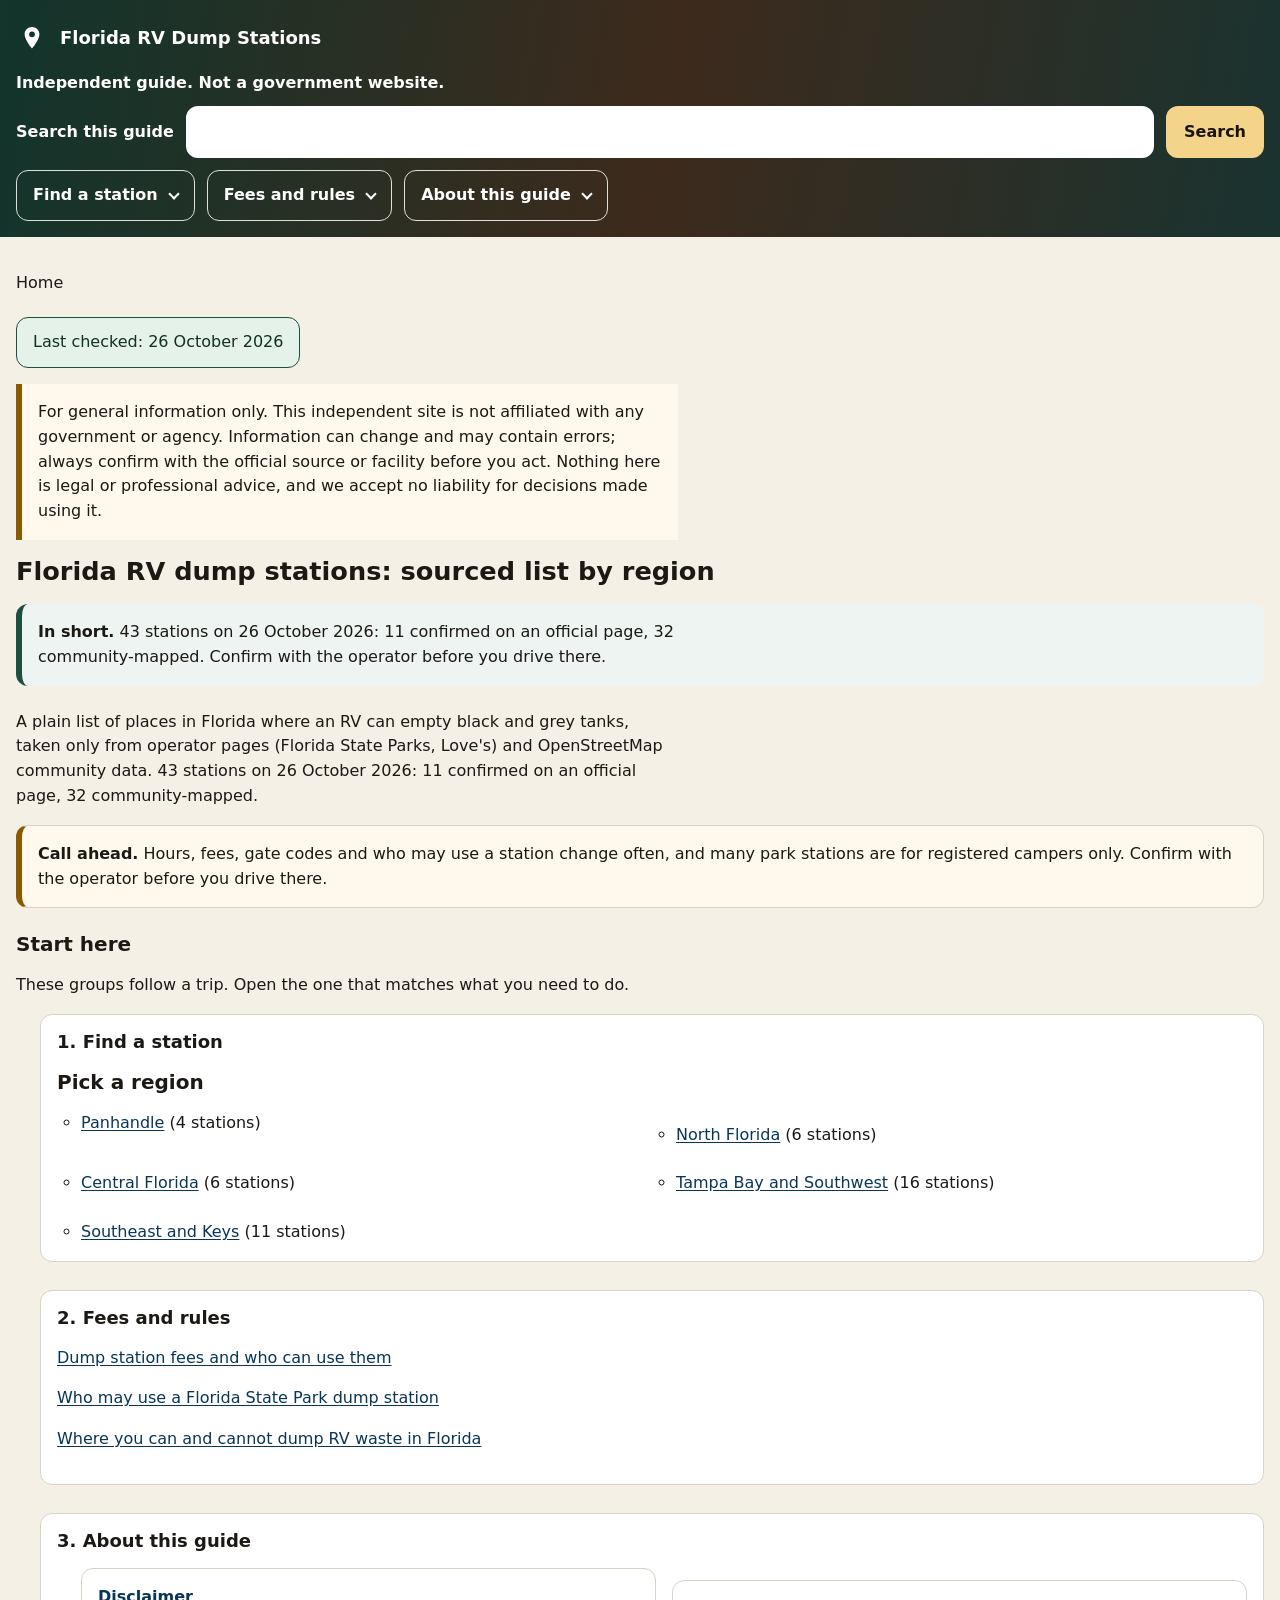
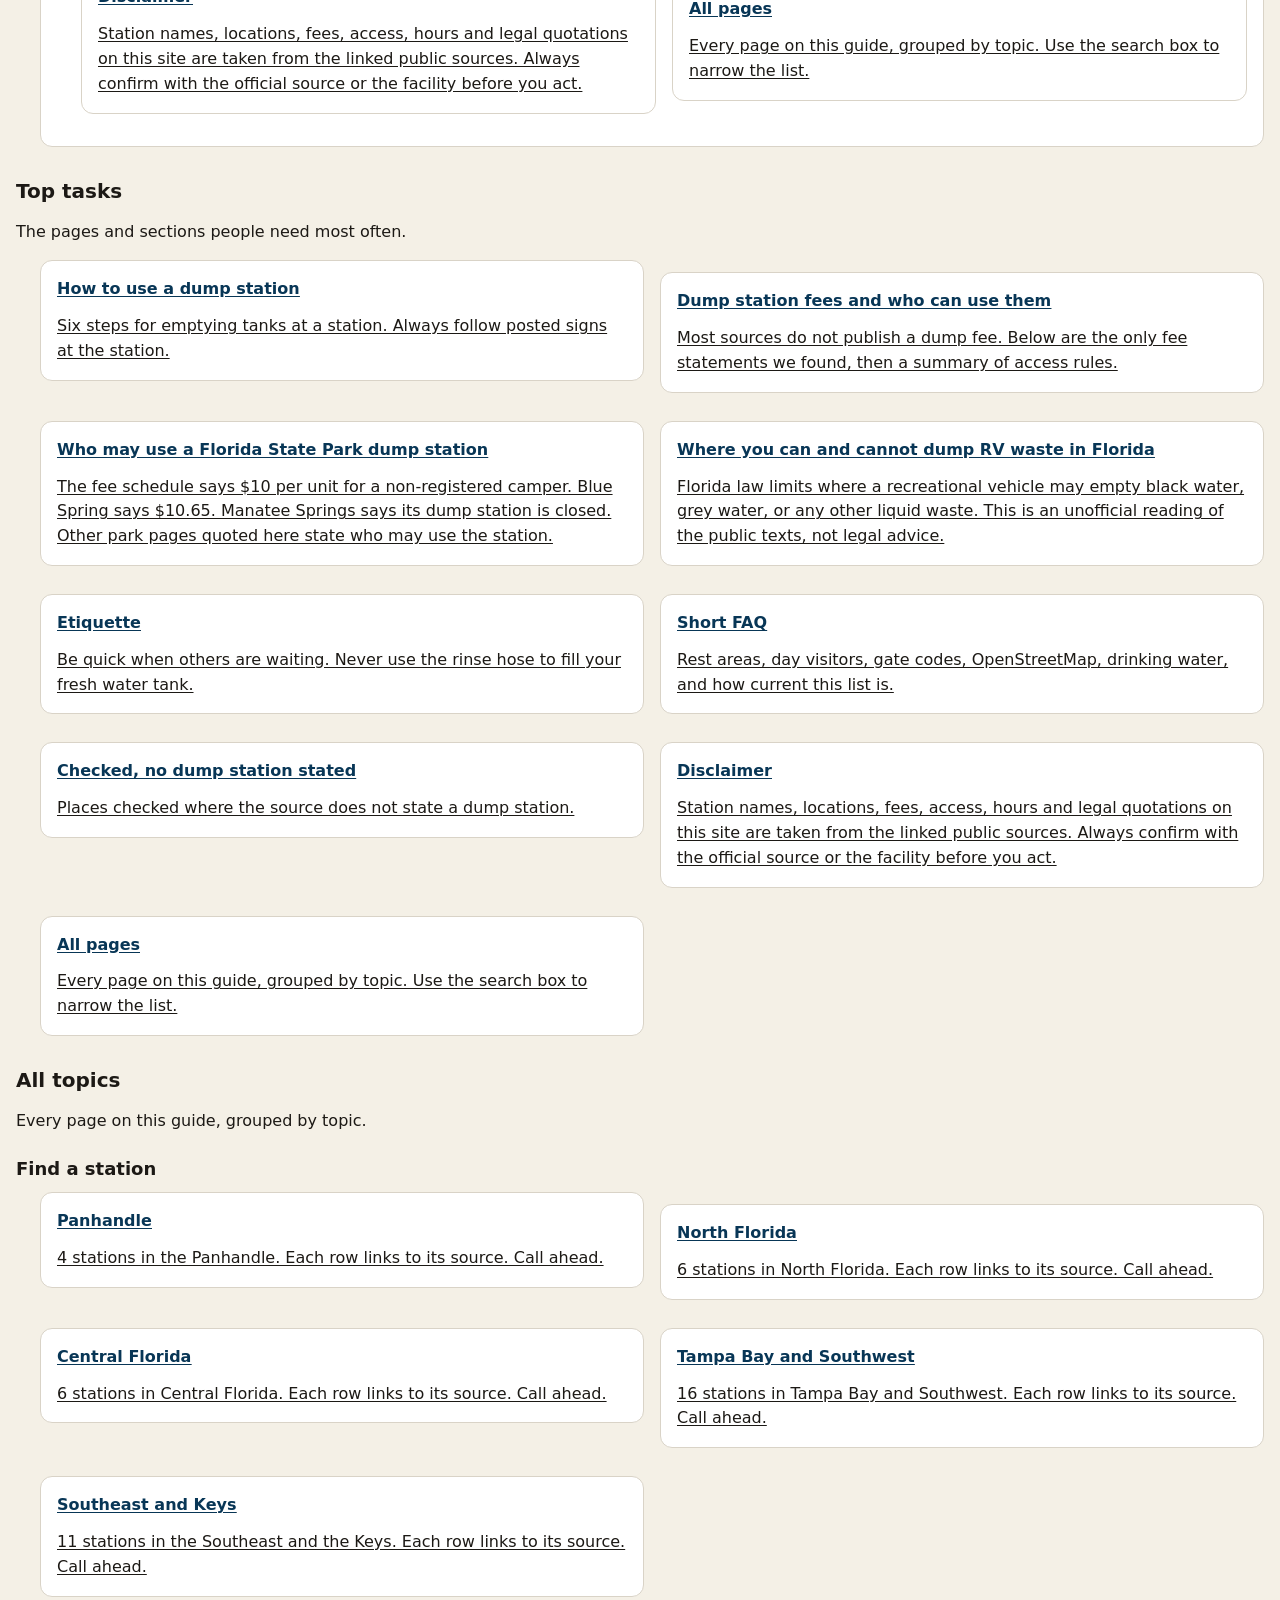
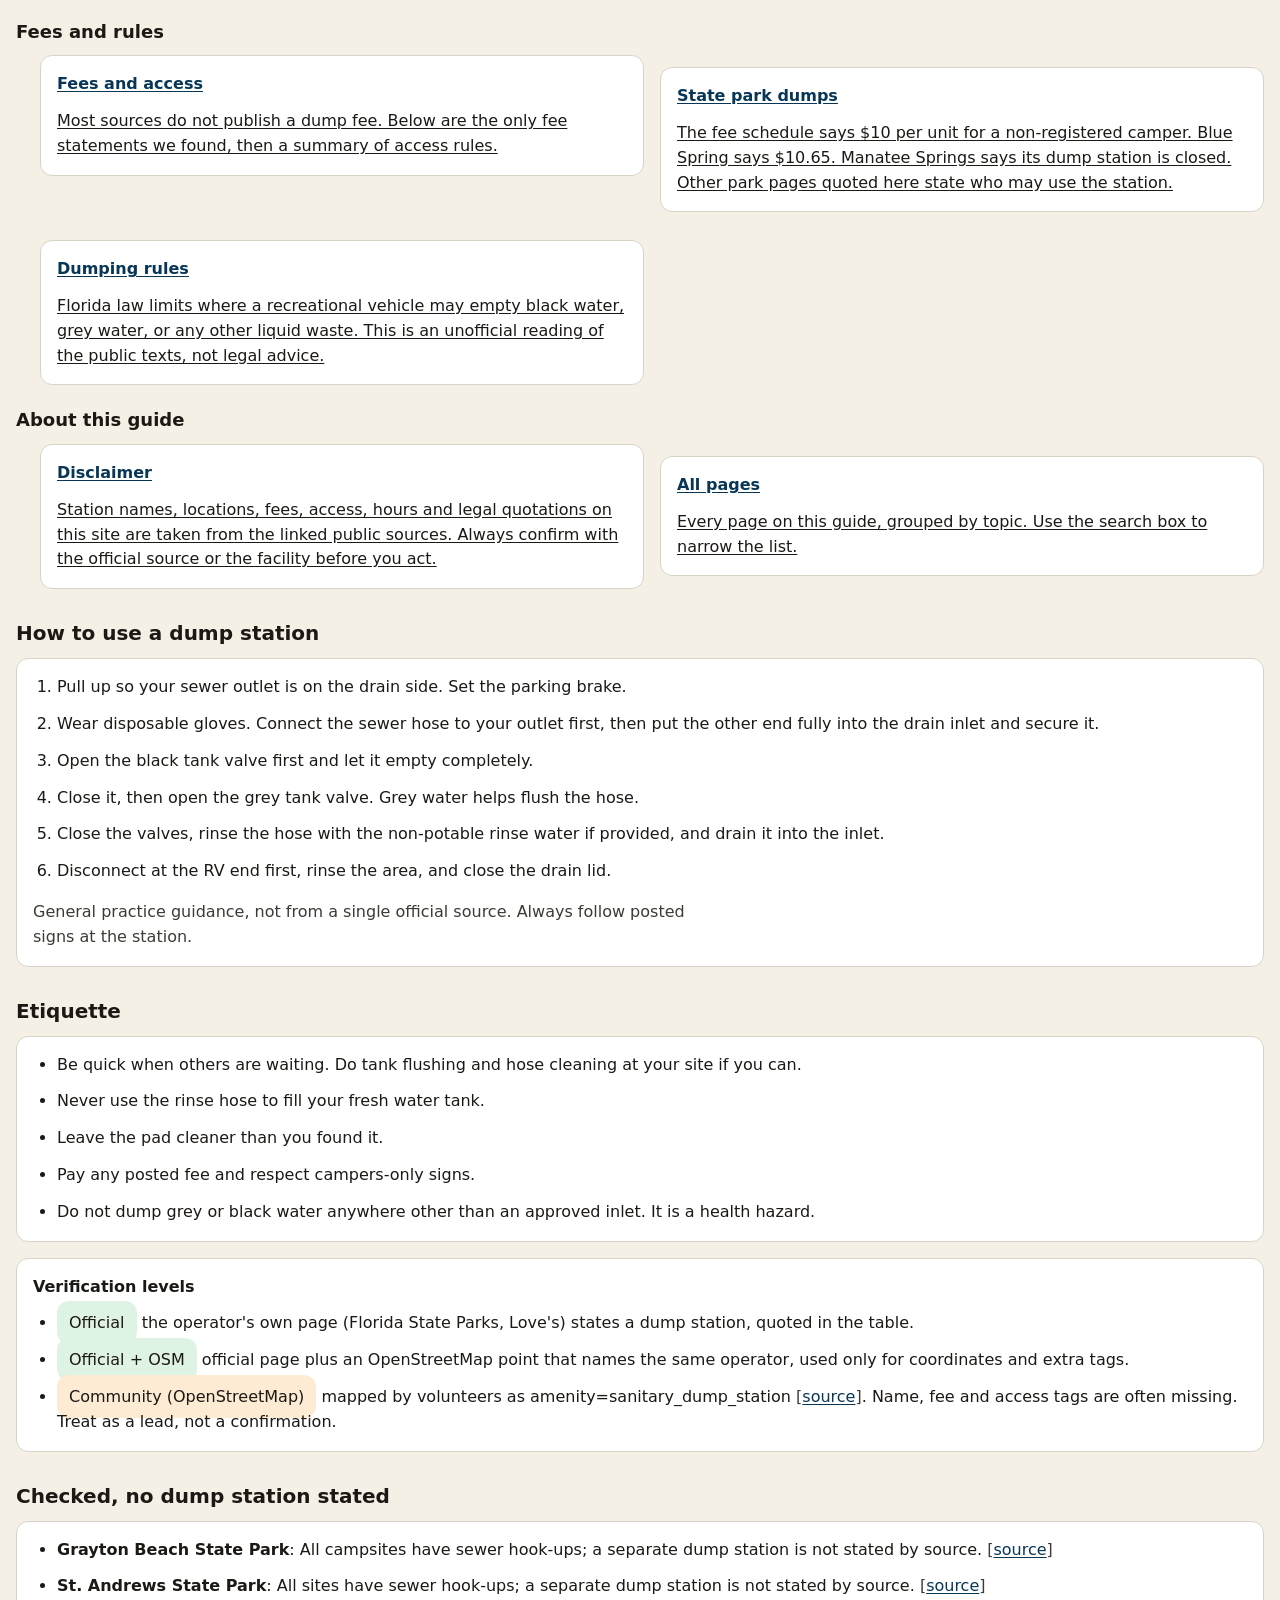
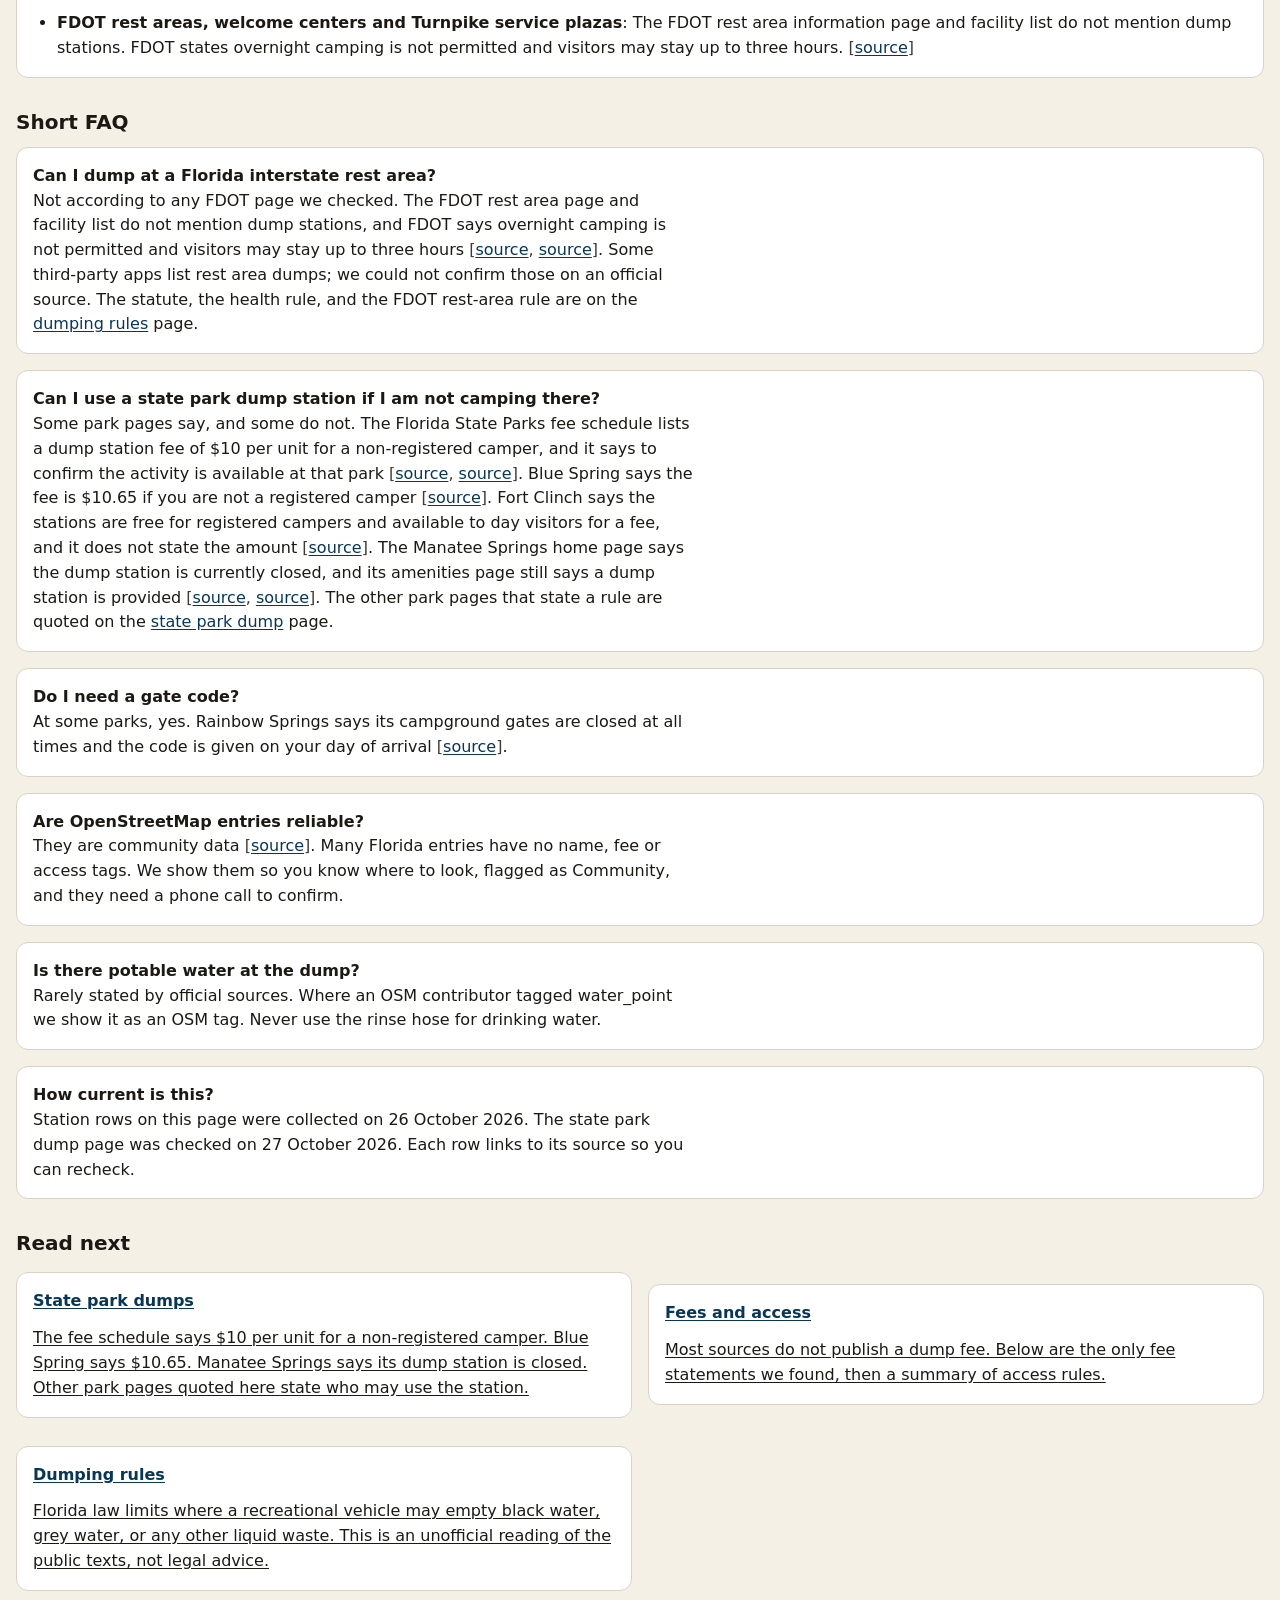
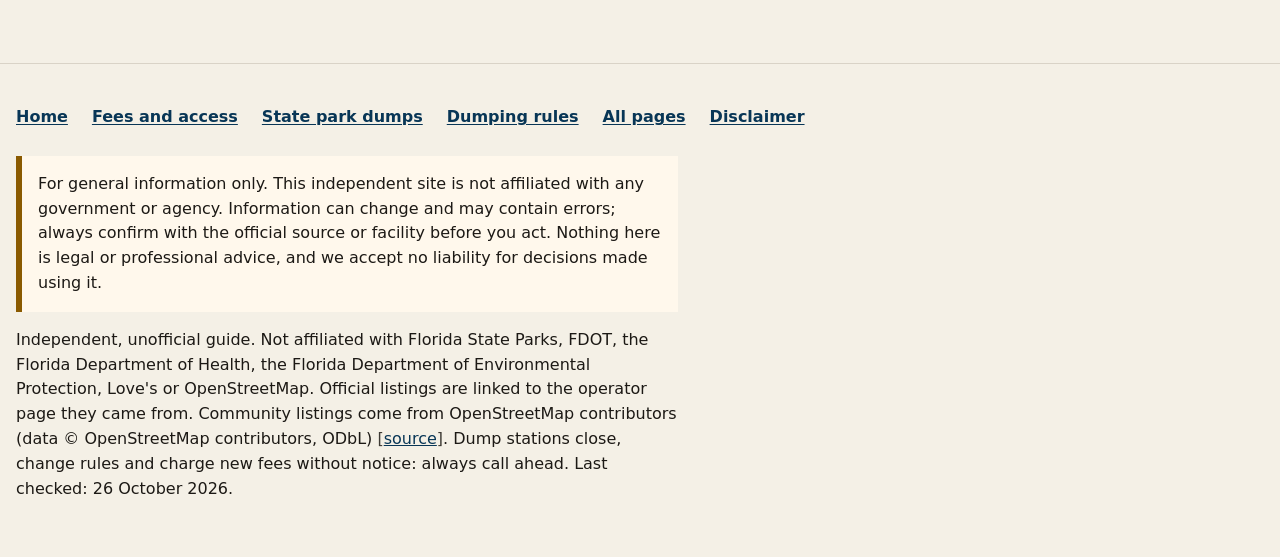
==== commit d3953ca1: "Remove the On this page contents box from every page. The generator no longer emits the in-page cont" ====
--- a/site/index.html
+++ b/site/index.html
@@ -118,18 +118,8 @@
 .inshort{background:#eef4f1;border-left:6px solid #1d4f3e;border-radius:12px;padding:var(--space-16);margin:0 0 var(--space-24)}
 .inshort p{margin:0}
 .layout{display:flex;flex-direction:column;gap:var(--space-24);min-width:0;margin-top:var(--space-24)}
-.toc{order:-1}
-.rest{order:0;min-width:0}
+.rest{min-width:0}
 .rest>h2:first-child{margin-top:0}
-@media(min-width:960px){
-.layout.has-toc{display:grid;grid-template-columns:minmax(0,1fr) 18rem;column-gap:var(--space-32);align-items:start}
-.layout.has-toc .rest{grid-column:1;grid-row:1;order:0}
-.layout.has-toc .toc{grid-column:2;grid-row:1;order:0;position:sticky;top:var(--scroll-pad);max-height:calc(100vh - var(--scroll-pad) - var(--space-16));overflow:auto}
-}
-.toc{background:#fff;border:1px solid var(--line);border-radius:12px;padding:var(--space-12) var(--space-16) var(--space-16);margin:0}
-.toc summary{min-height:44px;display:flex;align-items:center;font-weight:700;cursor:pointer;font-size:1.25rem;line-height:1.25}
-.toc ul{list-style:none;margin:0;padding:0 0 var(--space-12)}
-.toc a{display:flex;align-items:center;min-height:44px;padding:var(--space-12) 0}
 .card{background:#fff;border:1px solid var(--line);border-radius:12px;padding:var(--space-16);margin:0 0 var(--space-16);max-width:none}
 h2+.card,h3+.card,.head-block .card:first-of-type{margin-top:0}
 .card>:first-child{margin-top:0}
@@ -193,14 +183,19 @@
 :focus-visible{outline:3px solid var(--ink);outline-offset:2px}
 #site-header :focus-visible{outline:3px solid #fff;outline-offset:2px;box-shadow:0 0 0 2px #1C1915}
 @media(prefers-reduced-motion:reduce){html{scroll-behavior:auto}}
+.loc-map{position:relative;z-index:0;height:24rem;width:100%;max-width:100%;background:#e7efe9;border:1px solid var(--line);border-radius:12px}
+.map-fallback{margin:0;padding:var(--space-16)}
+.map-note{margin:0 0 var(--space-12)}
+.dirs{display:inline-flex;align-items:center;min-height:44px;margin-left:var(--space-12)}
+.sr{position:absolute;width:1px;height:1px;padding:0;margin:-1px;overflow:hidden;clip:rect(0,0,0,0);white-space:nowrap;border:0}
 @media(forced-colors:active){
-.card,.inshort,p.disclaimer,.jump,.period,.toc,.pn a,.search-toggle,.grp>summary{border:1px solid CanvasText}
+.card,.inshort,p.disclaimer,.jump,.period,.pn a,.search-toggle,.grp>summary,.loc-map{border:1px solid CanvasText}
 :focus-visible,#site-header :focus-visible{outline:3px solid Highlight;box-shadow:none}
 }
 @media(max-width:359px){.shell{padding-left:var(--space-12);padding-right:var(--space-12)}}
 </style><script defer src="/_vercel/insights/script.js"></script></head><body><a class="skip" href="#content">Skip to content</a><div id="head-slot"><header id="site-header"><div class="shell"><div class="brand-block"><a class="brand" href="/" aria-current="page"><svg class="mark" viewBox="0 0 32 32" aria-hidden="true" focusable="false"><path fill="#ffffff" d="M16 5c-4.1 0-7.4 3.2-7.4 7.3 0 5.5 7.4 14.2 7.4 14.2s7.4-8.7 7.4-14.2C23.4 8.2 20.1 5 16 5zm0 10.2a2.9 2.9 0 1 1 0-5.8 2.9 2.9 0 0 1 0 5.8z"/></svg><span class="name-main">Florida RV Dump Stations</span><span class="name-compact">Dump stations</span></a><p class="name-sub">Independent guide. Not a government website.</p></div><button type="button" class="search-toggle" aria-expanded="false" aria-controls="site-search"><svg class="search-icon" viewBox="0 0 24 24" aria-hidden="true" focusable="false"><circle cx="10.5" cy="10.5" r="6.5" fill="none" stroke="currentColor" stroke-width="2"/><path d="M15.5 15.5 20 20" fill="none" stroke="currentColor" stroke-width="2" stroke-linecap="round"/></svg><span class="search-toggle-text">Search</span></button><div class="search-wrap" id="site-search"><form class="sitesearch" role="search" action="/find/" method="get"><label for="q">Search this guide</label><input id="q" name="q" type="search" autocomplete="off" autocapitalize="off" autocorrect="off" spellcheck="false"><button type="submit">Search</button></form><div id="search-results" class="search-results" hidden role="region" aria-live="polite" aria-label="Matching pages"></div></div><nav id="site-nav" class="top" aria-label="Topics"><details class="grp"><summary>Find a station</summary><div class="glinks"><a href="/regions/panhandle/">Panhandle</a><a href="/regions/north/">North Florida</a><a href="/regions/central/">Central Florida</a><a href="/regions/tampa-bay-southwest/">Tampa Bay and Southwest</a><a href="/regions/southeast-keys/">Southeast and Keys</a></div></details><details class="grp"><summary>Fees and rules</summary><div class="glinks"><a href="/fees/">Fees and access</a><a href="/state-parks/">State park dumps</a><a href="/rules/">Dumping rules</a></div></details><details class="grp"><summary>About this guide</summary><div class="glinks"><a href="/disclaimer/">Disclaimer</a><a href="/find/">All pages</a></div></details></nav><span class="nav-fade nav-fade-left" aria-hidden="true"></span><span class="nav-fade nav-fade-right" aria-hidden="true"></span><span class="nav-hint" aria-hidden="true"></span></div></header></div><main id="content" tabindex="-1"><div class="shell"><nav class="crumbs" aria-label="Breadcrumb"><ol><li><span aria-current="page">Home</span></li></ol></nav><p class="meta"><span class="checked">Last checked: 26 October 2026</span></p><p class="disclaimer">For general information only. This independent site is not affiliated with any government or agency. Information can change and may contain errors; always confirm with the official source or facility before you act. Nothing here is legal or professional advice, and we accept no liability for decisions made using it.</p><article class="content" aria-labelledby="page-title"><div class="head-block"><h1 id="page-title">Florida RV dump stations: sourced list by region</h1><div class="inshort"><p><strong>In short.</strong> 43 stations on 26 October 2026: 11 confirmed on an official page, 32 community-mapped. Confirm with the operator before you drive there.</p></div>
 <p>A plain list of places in Florida where an RV can empty black and grey tanks, taken only from operator pages (Florida State Parks, Love's) and OpenStreetMap community data. 43 stations on 26 October 2026: 11 confirmed on an official page, 32 community-mapped.</p><div class="card note"><strong>Call ahead.</strong> Hours, fees, gate codes and who may use a station change often, and many park stations are for registered campers only. Confirm with the operator before you drive there.</div>
-</div><div class="layout has-toc"><nav class="toc" aria-label="On this page"><details class="toc-details" open><summary>On this page</summary><ul><li><a href="#start-here">Start here</a></li><li><a href="#pick-a-region">Pick a region</a></li><li><a href="#top-tasks">Top tasks</a></li><li><a href="#all-topics">All topics</a></li><li><a href="#how-to-use-a-dump-station">How to use a dump station</a></li><li><a href="#etiquette">Etiquette</a></li><li><a href="#checked-no-dump-station-stated">Checked, no dump station stated</a></li><li><a href="#short-faq">Short FAQ</a></li></ul></details></nav><div class="rest"><h2 id="start-here">Start here</h2>
+</div><div class="layout"><div class="rest"><h2 id="start-here">Start here</h2>
 <p>These groups follow a trip. Open the one that matches what you need to do.</p>
 <ol class="timeline">
 <li class="period"><h3 id="find-a-station">Find a station</h3>
@@ -235,7 +230,7 @@
 <li><span class="lv ok">Official + OSM</span> official page plus an OpenStreetMap point that names the same operator, used only for coordinates and extra tags.</li>
 <li><span class="lv comm">Community (OpenStreetMap)</span> mapped by volunteers as amenity=sanitary_dump_station <span class="src">[<a href="https://wiki.openstreetmap.org/wiki/Tag:amenity%3Dsanitary_dump_station" rel="noopener">source</a>]</span>. Name, fee and access tags are often missing. Treat as a lead, not a confirmation.</li></ul></div>
 <h2 id="checked-no-dump-station-stated">Checked, no dump station stated</h2><div class="card"><ul><li><strong>Grayton Beach State Park</strong>: All campsites have sewer hook-ups; a separate dump station is not stated by source. <span class="src">[<a href="https://www.floridastateparks.org/parks-and-trails/grayton-beach-state-park/experiences-amenities" rel="noopener">source</a>]</span></li><li><strong>St. Andrews State Park</strong>: All sites have sewer hook-ups; a separate dump station is not stated by source. <span class="src">[<a href="https://www.floridastateparks.org/parks-and-trails/st-andrews-state-park/experiences-amenities" rel="noopener">source</a>]</span></li><li><strong>FDOT rest areas, welcome centers and Turnpike service plazas</strong>: The FDOT rest area information page and facility list do not mention dump stations. FDOT states overnight camping is not permitted and visitors may stay up to three hours. <span class="src">[<a href="https://www.fdot.gov/maintenance/rest-area-app/restareainfo.shtm" rel="noopener">source</a>]</span></li></ul></div>
-<h2 id="short-faq">Short FAQ</h2><div class="card"><strong>Can I dump at a Florida interstate rest area?</strong><p>Not according to any FDOT page we checked. The FDOT rest area page and facility list do not mention dump stations, and FDOT says overnight camping is not permitted and visitors may stay up to three hours <span class="src">[<a href="https://www.fdot.gov/maintenance/rest-area-app/restareainfo.shtm" rel="noopener">source</a>, <a href="https://www.fdot.gov/maintenance/rest-area-app/rest-facilities-list" rel="noopener">source</a>]</span>. Some third-party apps list rest area dumps; we could not confirm those on an official source. The statute, the health rule, and the FDOT rest-area rule are on the <a href="/rules/">dumping rules</a> page.</p></div><div class="card"><strong>Can I use a state park dump station if I am not camping there?</strong><p>Some park pages say, and some do not. The Florida State Parks fee schedule lists a dump station fee of $10 per unit for a non-registered camper, and it says to confirm the activity is available at that park <span class="src">[<a href="https://www.floridastateparks.org/sites/default/files/media/file/2021_05_10%20FSP%20Fee%20Schedule.pdf" rel="noopener">source</a>, <a href="https://www.floridastateparks.org/sites/default/files/inline-files/2021_05_10%20FSP%20Fee%20Schedule%2005.2022.pdf" rel="noopener">source</a>]</span>. Blue Spring says the fee is $10.65 if you are not a registered camper <span class="src">[<a href="https://www.floridastateparks.org/parks-and-trails/blue-spring-state-park/experiences-amenities" rel="noopener">source</a>]</span>. Fort Clinch says the stations are free for registered campers and available to day visitors for a fee, and it does not state the amount <span class="src">[<a href="https://www.floridastateparks.org/parks-and-trails/fort-clinch-state-park/experiences-amenities-0" rel="noopener">source</a>]</span>. The Manatee Springs home page says the dump station is currently closed, and its amenities page still says a dump station is provided <span class="src">[<a href="https://www.floridastateparks.org/parks-and-trails/manatee-springs-state-park" rel="noopener">source</a>, <a href="https://www.floridastateparks.org/parks-and-trails/manatee-springs-state-park/experiences-amenities" rel="noopener">source</a>]</span>. The other park pages that state a rule are quoted on the <a href="/state-parks/">state park dump</a> page.</p></div><div class="card"><strong>Do I need a gate code?</strong><p>At some parks, yes. Rainbow Springs says its campground gates are closed at all times and the code is given on your day of arrival <span class="src">[<a href="https://www.floridastateparks.org/parks-and-trails/rainbow-springs-state-park/experiences-amenities" rel="noopener">source</a>]</span>.</p></div><div class="card"><strong>Are OpenStreetMap entries reliable?</strong><p>They are community data <span class="src">[<a href="https://wiki.openstreetmap.org/wiki/Tag:amenity%3Dsanitary_dump_station" rel="noopener">source</a>]</span>. Many Florida entries have no name, fee or access tags. We show them so you know where to look, flagged as Community, and they need a phone call to confirm.</p></div><div class="card"><strong>Is there potable water at the dump?</strong><p>Rarely stated by official sources. Where an OSM contributor tagged water_point we show it as an OSM tag. Never use the rinse hose for drinking water.</p></div><div class="card"><strong>How current is this?</strong><p>Station rows on this page were collected on 26 October 2026. The state park dump page was checked on 27 October 2026. Each row links to its source so you can recheck.</p></div><aside class="readnext" aria-labelledby="read-next"><h2 id="read-next">Read next</h2><ul><li><a class="jump" href="/state-parks/"><span class="lt">State park dumps</span><span class="ls">The fee schedule says $10 per unit for a non-registered camper. Blue Spring says $10.65. Manatee Springs says its dump station is closed. Other park pages quoted here state who may use the station.</span></a></li><li><a class="jump" href="/fees/"><span class="lt">Fees and access</span><span class="ls">Most sources do not publish a dump fee. Below are the only fee statements we found, then a summary of access rules.</span></a></li><li><a class="jump" href="/rules/"><span class="lt">Dumping rules</span><span class="ls">Florida law limits where a recreational vehicle may empty black water, grey water, or any other liquid waste. This is an unofficial reading of the public texts, not legal advice.</span></a></li></ul></aside></div></div></article></div></main><footer><div class="shell"><nav class="footnav" aria-label="About this guide"><a href="/" aria-current="page">Home</a><a href="/fees/">Fees and access</a><a href="/state-parks/">State park dumps</a><a href="/rules/">Dumping rules</a><a href="/find/">All pages</a><a href="/disclaimer/">Disclaimer</a></nav><p class="disclaimer">For general information only. This independent site is not affiliated with any government or agency. Information can change and may contain errors; always confirm with the official source or facility before you act. Nothing here is legal or professional advice, and we accept no liability for decisions made using it.</p><p>Independent, unofficial guide. Not affiliated with Florida State Parks, FDOT, the Florida Department of Health, the Florida Department of Environmental Protection, Love's or OpenStreetMap. Official listings are linked to the operator page they came from. Community listings come from OpenStreetMap contributors (data &copy; OpenStreetMap contributors, ODbL) <span class="src">[<a href="https://www.openstreetmap.org/copyright" rel="noopener">source</a>]</span>. Dump stations close, change rules and charge new fees without notice: always call ahead. Last checked: 26 October 2026.</p></div></footer><script type="application/json" id="search-data">[{"u": "/", "t": "Home", "s": "43 stations on 26 October 2026: 11 confirmed on an official page, 32 community-mapped. Confirm with the operator before you drive there.", "g": "Home", "k": "Grayton Beach State Park St. Andrews State Park FDOT rest areas, welcome centers and Turnpike service plazas etiquette rest area openstreetmap verification call ahead"}, {"u": "/regions/panhandle/", "t": "Panhandle", "s": "4 stations in the Panhandle. Each row links to its source. Call ahead.", "g": "Find a station", "k": "Love's Travel Stop #561 Mossy Head Mossy Head Walton Love's Dump station off Gulf Beach Drive East Not stated by source Franklin Not stated by source Dump station Not stated by source Gulf Not stated by source Dump station off Cape San Blas Road Not stated by source Gulf Not stated by source"}, {"u": "/regions/north/", "t": "North Florida", "s": "6 stations in North Florida. Each row links to its source. Call ahead.", "g": "Find a station", "k": "Anastasia State Park communal dump station St. Augustine St. Johns Florida State Parks Rainbow Springs State Park campground dump station (near RV staging area) Dunnellon Marion Florida State Parks Manatee Springs State Park dump station Chiefland area Levy Florida State Parks Love's Travel Stop #620 Hawthorne Hawthorne Alachua Love's Love's Travel Stop #724 Lake City Lake City Columbia Love's Dump station off Northeast 142nd Place Road, Salt Springs Salt Springs Marion Not stated by source"}, {"u": "/regions/central/", "t": "Central Florida", "s": "6 stations in Central Florida. Each row links to its source. Call ahead.", "g": "Find a station", "k": "Tomoka State Park campground dump station Ormond Beach Volusia Florida State Parks Love's Travel Stop #708 Bushnell Bushnell Sumter Love's Dump station off Nfs 536, Johnsons Corner Johnsons Corner Lake Not stated by source Dump station off Loop A, Alexander Springs Day Use Area Alexander Springs Day Use Area Lake Not stated by source Dump station off North Beach Street, Ormond Beach Ormond Beach Volusia Not stated by source Dump station off Trail 10 Not stated by source Citrus Not stated by source"}, {"u": "/regions/tampa-bay-southwest/", "t": "Tampa Bay and Southwest", "s": "16 stations in Tampa Bay and Southwest. Each row links to its source. Call ahead.", "g": "Find a station", "k": "Myakka River State Park dump station (near Old Prairie Campground) Sarasota area Sarasota Florida State Parks Dump station Not stated by source Hillsborough Not stated by source Dump station off San Marco Road, Goodland Goodland Collier Not stated by source Dump station off Fort DeSoto Recreational Trail Not stated by source Pinellas Not stated by source Dump station off Fort DeSoto Recreational Trail Not stated by source Pinellas Not stated by source Dump station off Park Drive Not stated by source Sarasota Not stated by source Dump station off San Marco Road, Goodland Goodland Collier Not stated by source Dump station off E.G. Simmons Park Drive Not stated by source Hillsborough Not stated by source Dump station off State Park Access Road Not stated by source Hillsborough Not stated by source Dump station off Coral Point Drive, Cape Coral Cape Coral Lee Not stated by source Blue Boy Dump Not stated by source Sarasota Not stated by source Dump station off Tamiami Trail East Not stated by source Collier Not stated by source Dump station off River Trail, Estero Estero Lee Not stated by source Dump station off River Trail, Estero Estero Lee Not stated by source Dump station off CR 579, Thonotosassa Thonotosassa Hillsborough TA Dump station off Lazy Days Boulevard, Brandon Brandon Hillsborough Flying J"}, {"u": "/regions/southeast-keys/", "t": "Southeast and Keys", "s": "11 stations in the Southeast and the Keys. Each row links to its source. Call ahead.", "g": "Find a station", "k": "Curry Hammock State Park campground dump station Marathon area Monroe Florida State Parks Jonathan Dickinson State Park dump station (Pine Grove Campground) Hobe Sound area Martin Florida State Parks Dump station off Overseas Highway Not stated by source Monroe Not stated by source Dump station off Flamingo Lodge Highway Not stated by source Monroe Not stated by source Dump station off Flamingo Lodge Highway Not stated by source Monroe Not stated by source Dump station off Overseas Highway, Big Pine Key Big Pine Key Monroe Not stated by source Dump station Not stated by source Monroe Not stated by source Dump station off Gulf Shore Boulevard Not stated by source Monroe Not stated by source Dump station off Long Pine Key Road Not stated by source Miami-Dade Not stated by source Dump station off MacDonald Avenue, Stock Island Stock Island Monroe Not stated by source Dump station off Ocean Drive, Marathon Marathon Monroe Not stated by source"}, {"u": "/fees/", "t": "Fees and access", "s": "Most sources do not publish a dump fee. Below are the only fee statements we found, then a summary of access rules.", "g": "Fees and rules", "k": "fee access campers loves love state park customers potable water"}, {"u": "/state-parks/", "t": "State park dumps", "s": "The fee schedule says $10 per unit for a non-registered camper. Blue Spring says $10.65. Manatee Springs says its dump station is closed. Other park pages quoted here state who may use the station.", "g": "Fees and rules", "k": "state park campers day visitor non-registered fee hours closure koreshan oscar scherer blue spring fort clinch anastasia gamble rogers florida caverns little talbot kissimmee prairie collier seminole manatee springs"}, {"u": "/rules/", "t": "Dumping rules", "s": "Florida law limits where a recreational vehicle may empty black water, grey water, or any other liquid waste. This is an unofficial reading of the public texts, not legal advice.", "g": "Fees and rules", "k": "rest area welcome center litter law statute grey water black water wastewater sanitary dump station health department transportation"}, {"u": "/disclaimer/", "t": "Disclaimer", "s": "Station names, locations, fees, access, hours and legal quotations on this site are taken from the linked public sources. Always confirm with the official source or the facility before you act.", "g": "About this guide", "k": "liability warranty affiliation accuracy corrections"}, {"u": "/find/", "t": "All pages", "s": "Every page on this guide, grouped by topic. Use the search box to narrow the list.", "g": "About this guide", "k": "index search all pages topics"}]</script><script>(function(){
+<h2 id="short-faq">Short FAQ</h2><div class="card"><strong>Can I dump at a Florida interstate rest area?</strong><p>Not according to any FDOT page we checked. The FDOT rest area page and facility list do not mention dump stations, and FDOT says overnight camping is not permitted and visitors may stay up to three hours <span class="src">[<a href="https://www.fdot.gov/maintenance/rest-area-app/restareainfo.shtm" rel="noopener">source</a>, <a href="https://www.fdot.gov/maintenance/rest-area-app/rest-facilities-list" rel="noopener">source</a>]</span>. Some third-party apps list rest area dumps; we could not confirm those on an official source. The statute, the health rule, and the FDOT rest-area rule are on the <a href="/rules/">dumping rules</a> page.</p></div><div class="card"><strong>Can I use a state park dump station if I am not camping there?</strong><p>Some park pages say, and some do not. The Florida State Parks fee schedule lists a dump station fee of $10 per unit for a non-registered camper, and it says to confirm the activity is available at that park <span class="src">[<a href="https://www.floridastateparks.org/sites/default/files/media/file/2021_05_10%20FSP%20Fee%20Schedule.pdf" rel="noopener">source</a>, <a href="https://www.floridastateparks.org/sites/default/files/inline-files/2021_05_10%20FSP%20Fee%20Schedule%2005.2022.pdf" rel="noopener">source</a>]</span>. Blue Spring says the fee is $10.65 if you are not a registered camper <span class="src">[<a href="https://www.floridastateparks.org/parks-and-trails/blue-spring-state-park/experiences-amenities" rel="noopener">source</a>]</span>. Fort Clinch says the stations are free for registered campers and available to day visitors for a fee, and it does not state the amount <span class="src">[<a href="https://www.floridastateparks.org/parks-and-trails/fort-clinch-state-park/experiences-amenities-0" rel="noopener">source</a>]</span>. The Manatee Springs home page says the dump station is currently closed, and its amenities page still says a dump station is provided <span class="src">[<a href="https://www.floridastateparks.org/parks-and-trails/manatee-springs-state-park" rel="noopener">source</a>, <a href="https://www.floridastateparks.org/parks-and-trails/manatee-springs-state-park/experiences-amenities" rel="noopener">source</a>]</span>. The other park pages that state a rule are quoted on the <a href="/state-parks/">state park dump</a> page.</p></div><div class="card"><strong>Do I need a gate code?</strong><p>At some parks, yes. Rainbow Springs says its campground gates are closed at all times and the code is given on your day of arrival <span class="src">[<a href="https://www.floridastateparks.org/parks-and-trails/rainbow-springs-state-park/experiences-amenities" rel="noopener">source</a>]</span>.</p></div><div class="card"><strong>Are OpenStreetMap entries reliable?</strong><p>They are community data <span class="src">[<a href="https://wiki.openstreetmap.org/wiki/Tag:amenity%3Dsanitary_dump_station" rel="noopener">source</a>]</span>. Many Florida entries have no name, fee or access tags. We show them so you know where to look, flagged as Community, and they need a phone call to confirm.</p></div><div class="card"><strong>Is there potable water at the dump?</strong><p>Rarely stated by official sources. Where an OSM contributor tagged water_point we show it as an OSM tag. Never use the rinse hose for drinking water.</p></div><div class="card"><strong>How current is this?</strong><p>Station rows on this page were collected on 26 October 2026. The state park dump page was checked on 27 October 2026. Each row links to its source so you can recheck.</p></div><aside class="readnext" aria-labelledby="read-next"><h2 id="read-next">Read next</h2><ul><li><a class="jump" href="/state-parks/"><span class="lt">State park dumps</span><span class="ls">The fee schedule says $10 per unit for a non-registered camper. Blue Spring says $10.65. Manatee Springs says its dump station is closed. Other park pages quoted here state who may use the station.</span></a></li><li><a class="jump" href="/fees/"><span class="lt">Fees and access</span><span class="ls">Most sources do not publish a dump fee. Below are the only fee statements we found, then a summary of access rules.</span></a></li><li><a class="jump" href="/rules/"><span class="lt">Dumping rules</span><span class="ls">Florida law limits where a recreational vehicle may empty black water, grey water, or any other liquid waste. This is an unofficial reading of the public texts, not legal advice.</span></a></li></ul></aside></div></div></article></div></main><footer><div class="shell"><nav class="footnav" aria-label="About this guide"><a href="/" aria-current="page">Home</a><a href="/fees/">Fees and access</a><a href="/state-parks/">State park dumps</a><a href="/rules/">Dumping rules</a><a href="/find/">All pages</a><a href="/disclaimer/">Disclaimer</a></nav><p class="disclaimer">For general information only. This independent site is not affiliated with any government or agency. Information can change and may contain errors; always confirm with the official source or facility before you act. Nothing here is legal or professional advice, and we accept no liability for decisions made using it.</p><p>Independent, unofficial guide. Not affiliated with Florida State Parks, FDOT, the Florida Department of Health, the Florida Department of Environmental Protection, Love's or OpenStreetMap. Official listings are linked to the operator page they came from. Community listings come from OpenStreetMap contributors (data &copy; OpenStreetMap contributors, ODbL) <span class="src">[<a href="https://www.openstreetmap.org/copyright" rel="noopener">source</a>]</span>. Dump stations close, change rules and charge new fees without notice: always call ahead. Last checked: 26 October 2026.</p></div></footer><script type="application/json" id="search-data">[{"u": "/", "t": "Home", "s": "43 stations on 26 October 2026: 11 confirmed on an official page, 32 community-mapped. Confirm with the operator before you drive there.", "g": "Home", "k": "Grayton Beach State Park St. Andrews State Park FDOT rest areas, welcome centers and Turnpike service plazas etiquette rest area openstreetmap verification call ahead"}, {"u": "/regions/panhandle/", "t": "Panhandle", "s": "4 stations in the Panhandle. Each row links to its source. Call ahead.", "g": "Find a station", "k": "Love's Travel Stop #561 Mossy Head Mossy Head Walton Love's Dump station off Gulf Beach Drive East Not stated by source Franklin Not stated by source Dump station off Cabin Road Not stated by source Gulf Not stated by source Dump station off Cape San Blas Road Not stated by source Gulf Not stated by source"}, {"u": "/regions/north/", "t": "North Florida", "s": "6 stations in North Florida. Each row links to its source. Call ahead.", "g": "Find a station", "k": "Anastasia State Park communal dump station St. Augustine St. Johns Florida State Parks Rainbow Springs State Park campground dump station (near RV staging area) Dunnellon Marion Florida State Parks Manatee Springs State Park dump station Chiefland area Levy Florida State Parks Love's Travel Stop #620 Hawthorne Hawthorne Alachua Love's Love's Travel Stop #724 Lake City Lake City Columbia Love's Dump station off Northeast 142nd Place Road, Salt Springs Salt Springs Marion Not stated by source"}, {"u": "/regions/central/", "t": "Central Florida", "s": "6 stations in Central Florida. Each row links to its source. Call ahead.", "g": "Find a station", "k": "Tomoka State Park campground dump station Ormond Beach Volusia Florida State Parks Love's Travel Stop #708 Bushnell Bushnell Sumter Love's Dump station off Nfs 536, Johnsons Corner Johnsons Corner Lake Not stated by source Dump station off Loop A, Alexander Springs Day Use Area Alexander Springs Day Use Area Lake Not stated by source Dump station off North Beach Street, Ormond Beach Ormond Beach Volusia Not stated by source Dump station off Trail 10 Not stated by source Citrus Not stated by source"}, {"u": "/regions/tampa-bay-southwest/", "t": "Tampa Bay and Southwest", "s": "16 stations in Tampa Bay and Southwest. Each row links to its source. Call ahead.", "g": "Find a station", "k": "Myakka River State Park dump station (near Old Prairie Campground) Sarasota area Sarasota Florida State Parks Dump station Not stated by source Hillsborough Not stated by source Dump station off San Marco Road, Goodland Goodland Collier Not stated by source Dump station off Fort DeSoto Recreational Trail Not stated by source Pinellas Not stated by source Dump station off Fort DeSoto Recreational Trail Not stated by source Pinellas Not stated by source Dump station off Park Drive Not stated by source Sarasota Not stated by source Dump station off San Marco Road, Goodland Goodland Collier Not stated by source Dump station off E.G. Simmons Park Drive Not stated by source Hillsborough Not stated by source Dump station off State Park Access Road Not stated by source Hillsborough Not stated by source Dump station off Coral Point Drive, Cape Coral Cape Coral Lee Not stated by source Blue Boy Dump Not stated by source Sarasota Not stated by source Dump station off Tamiami Trail East Not stated by source Collier Not stated by source Dump station off River Trail, Estero Estero Lee Not stated by source Dump station off River Trail, Estero Estero Lee Not stated by source Dump station off CR 579, Thonotosassa Thonotosassa Hillsborough TA Dump station off Lazy Days Boulevard, Brandon Brandon Hillsborough Flying J"}, {"u": "/regions/southeast-keys/", "t": "Southeast and Keys", "s": "11 stations in the Southeast and the Keys. Each row links to its source. Call ahead.", "g": "Find a station", "k": "Curry Hammock State Park campground dump station Marathon area Monroe Florida State Parks Jonathan Dickinson State Park dump station (Pine Grove Campground) Hobe Sound area Martin Florida State Parks Dump station off Overseas Highway Not stated by source Monroe Not stated by source Dump station off Flamingo Lodge Highway Not stated by source Monroe Not stated by source Dump station off Flamingo Lodge Highway Not stated by source Monroe Not stated by source Dump station off Overseas Highway, Big Pine Key Big Pine Key Monroe Not stated by source Dump station off Sunset Boulevard Not stated by source Monroe Not stated by source Dump station off Gulf Shore Boulevard Not stated by source Monroe Not stated by source Dump station off Long Pine Key Road Not stated by source Miami-Dade Not stated by source Dump station off MacDonald Avenue, Stock Island Stock Island Monroe Not stated by source Dump station off Ocean Drive, Marathon Marathon Monroe Not stated by source"}, {"u": "/fees/", "t": "Fees and access", "s": "Most sources do not publish a dump fee. Below are the only fee statements we found, then a summary of access rules.", "g": "Fees and rules", "k": "fee access campers loves love state park customers potable water"}, {"u": "/state-parks/", "t": "State park dumps", "s": "The fee schedule says $10 per unit for a non-registered camper. Blue Spring says $10.65. Manatee Springs says its dump station is closed. Other park pages quoted here state who may use the station.", "g": "Fees and rules", "k": "state park campers day visitor non-registered fee hours closure koreshan oscar scherer blue spring fort clinch anastasia gamble rogers florida caverns little talbot kissimmee prairie collier seminole manatee springs"}, {"u": "/rules/", "t": "Dumping rules", "s": "Florida law limits where a recreational vehicle may empty black water, grey water, or any other liquid waste. This is an unofficial reading of the public texts, not legal advice.", "g": "Fees and rules", "k": "rest area welcome center litter law statute grey water black water wastewater sanitary dump station health department transportation"}, {"u": "/disclaimer/", "t": "Disclaimer", "s": "Station names, locations, fees, access, hours and legal quotations on this site are taken from the linked public sources. Always confirm with the official source or the facility before you act.", "g": "About this guide", "k": "liability warranty affiliation accuracy corrections"}, {"u": "/find/", "t": "All pages", "s": "Every page on this guide, grouped by topic. Use the search box to narrow the list.", "g": "About this guide", "k": "index search all pages topics"}]</script><script>(function(){
   var el=document.getElementById("search-data");
   var input=document.getElementById("q");
   var box=document.getElementById("search-results");
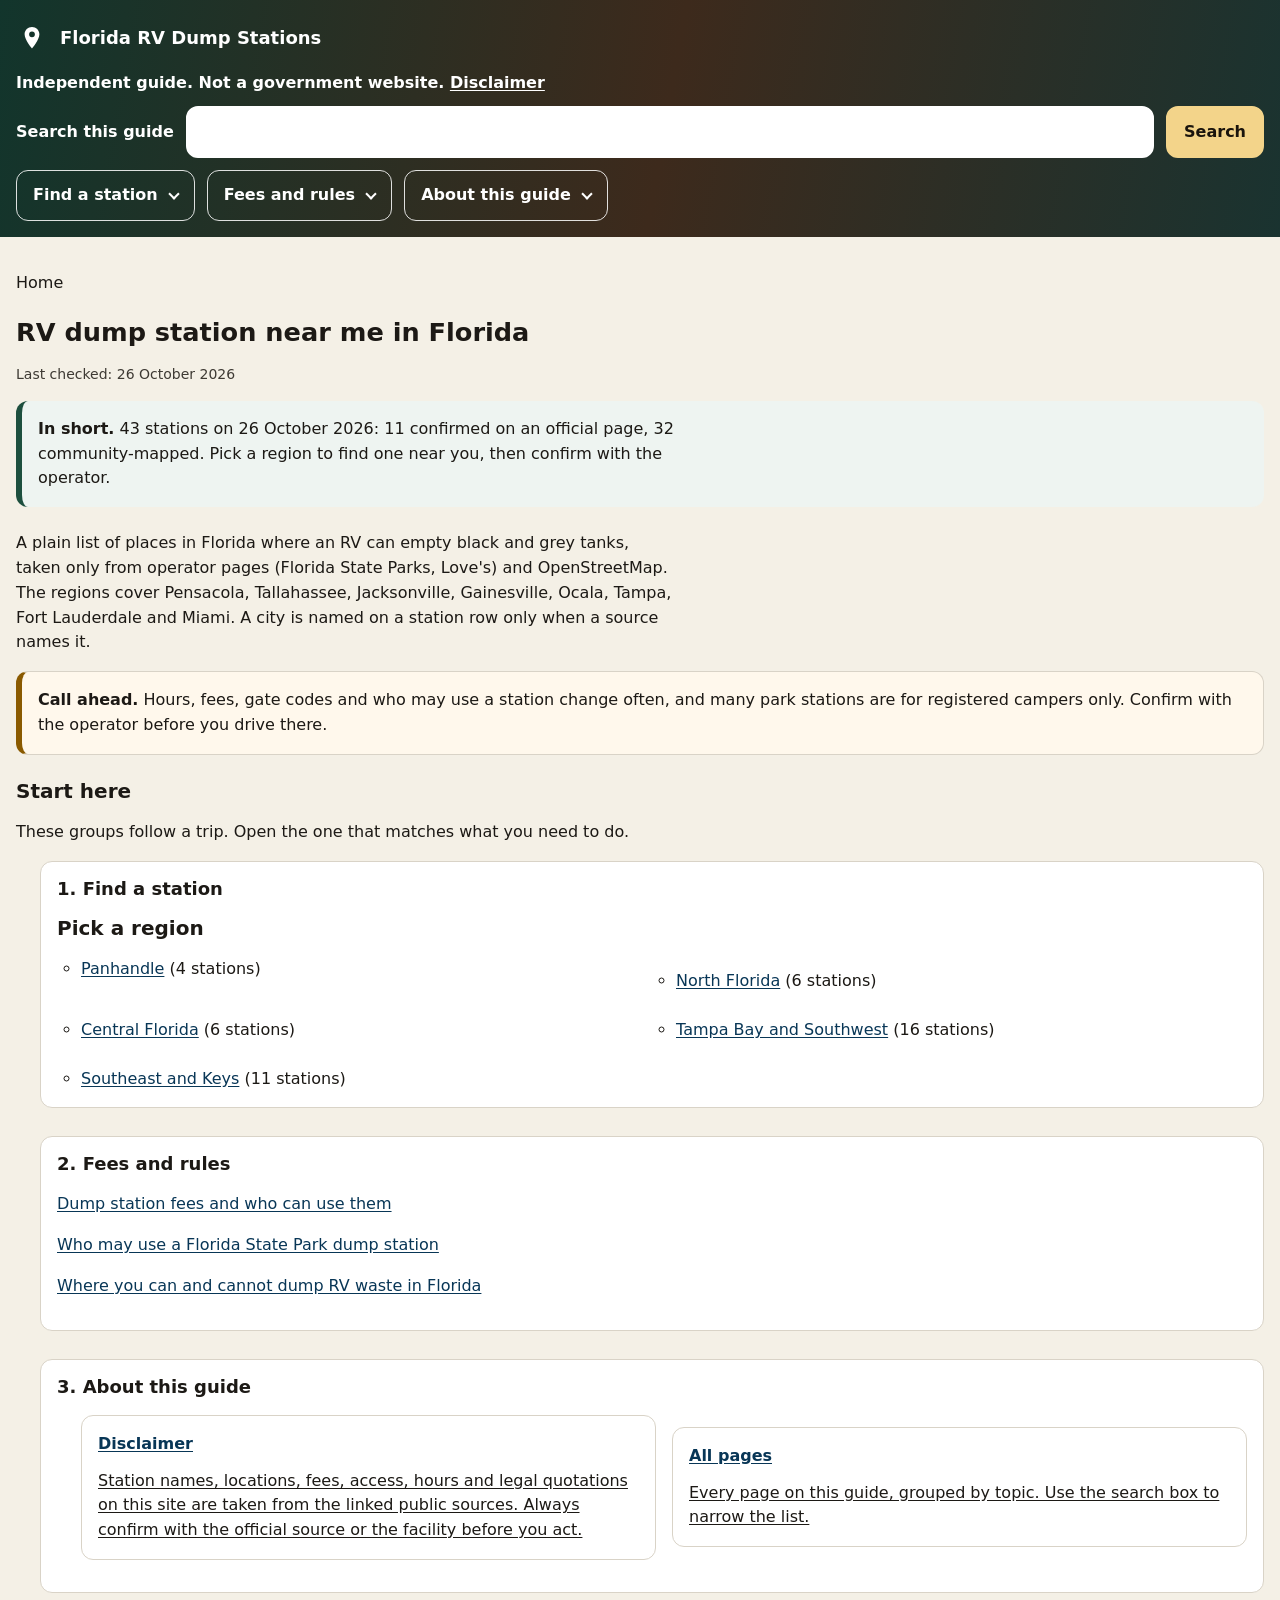
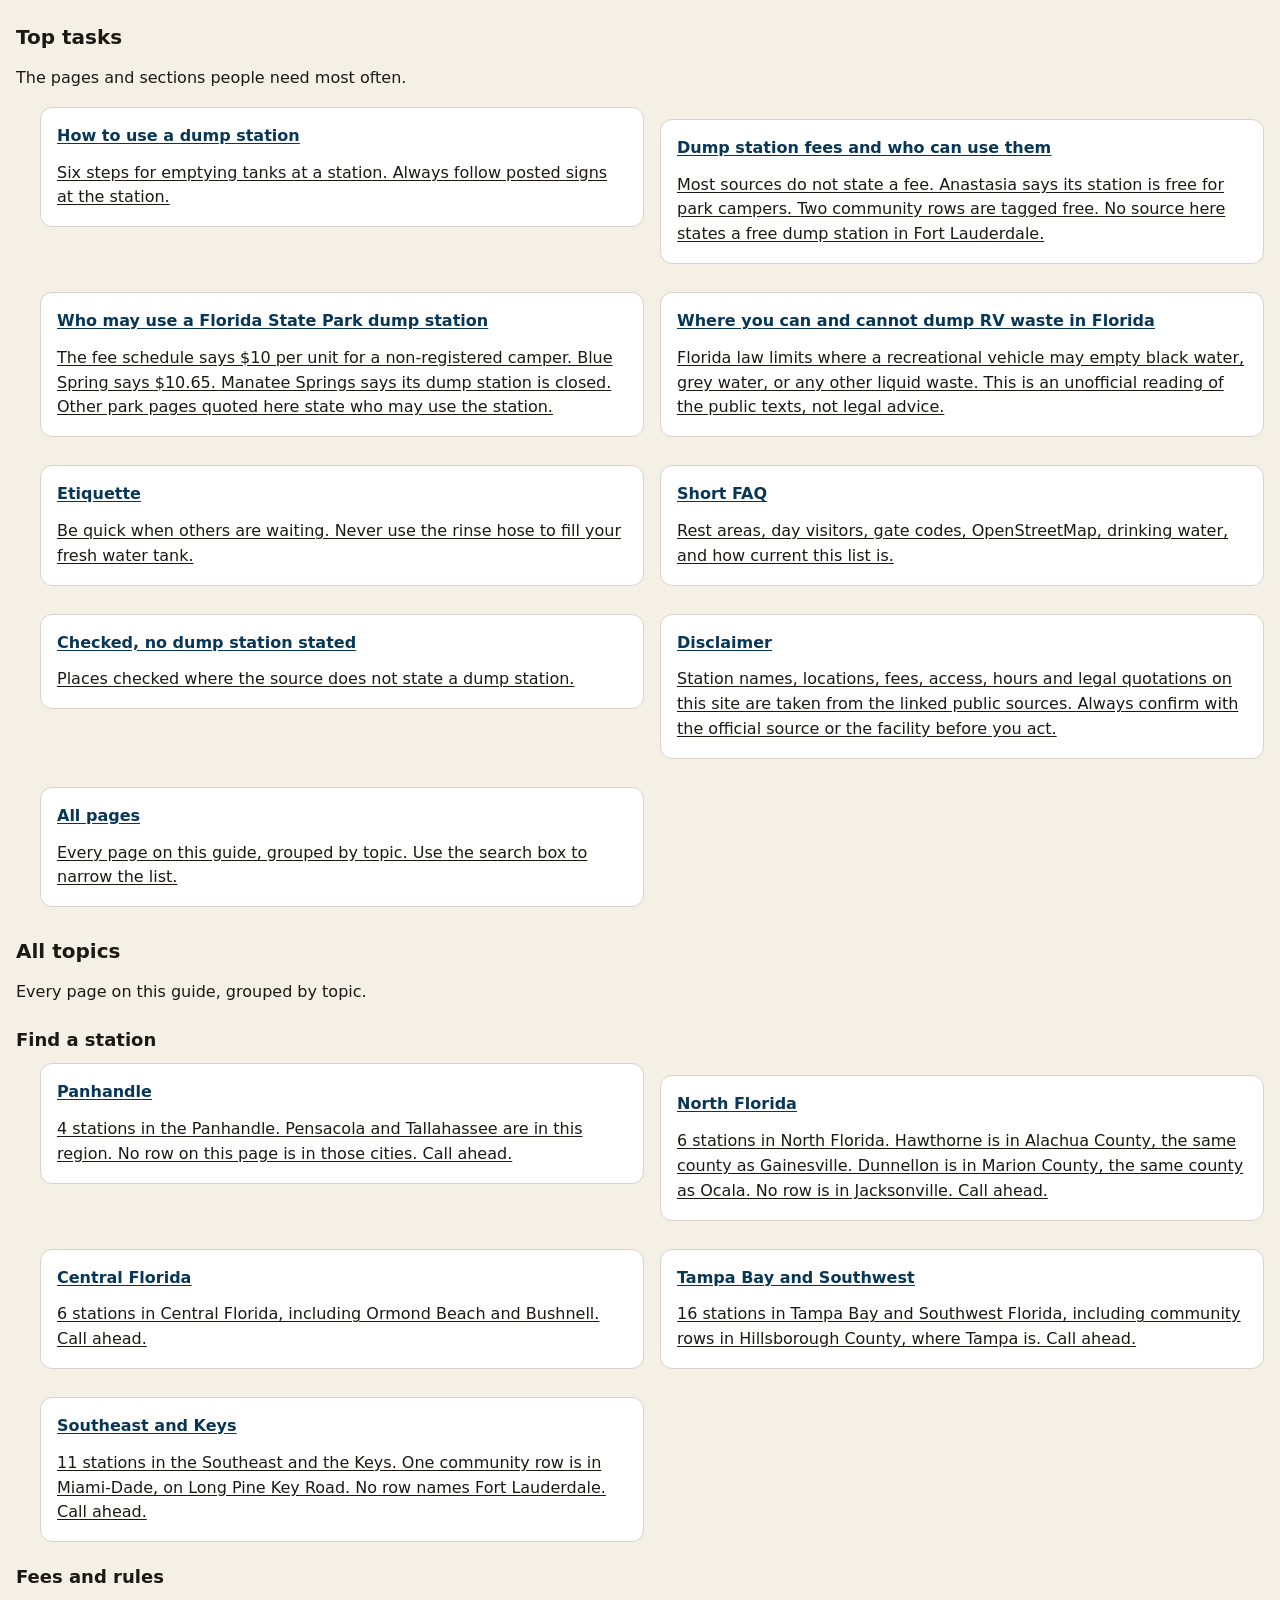
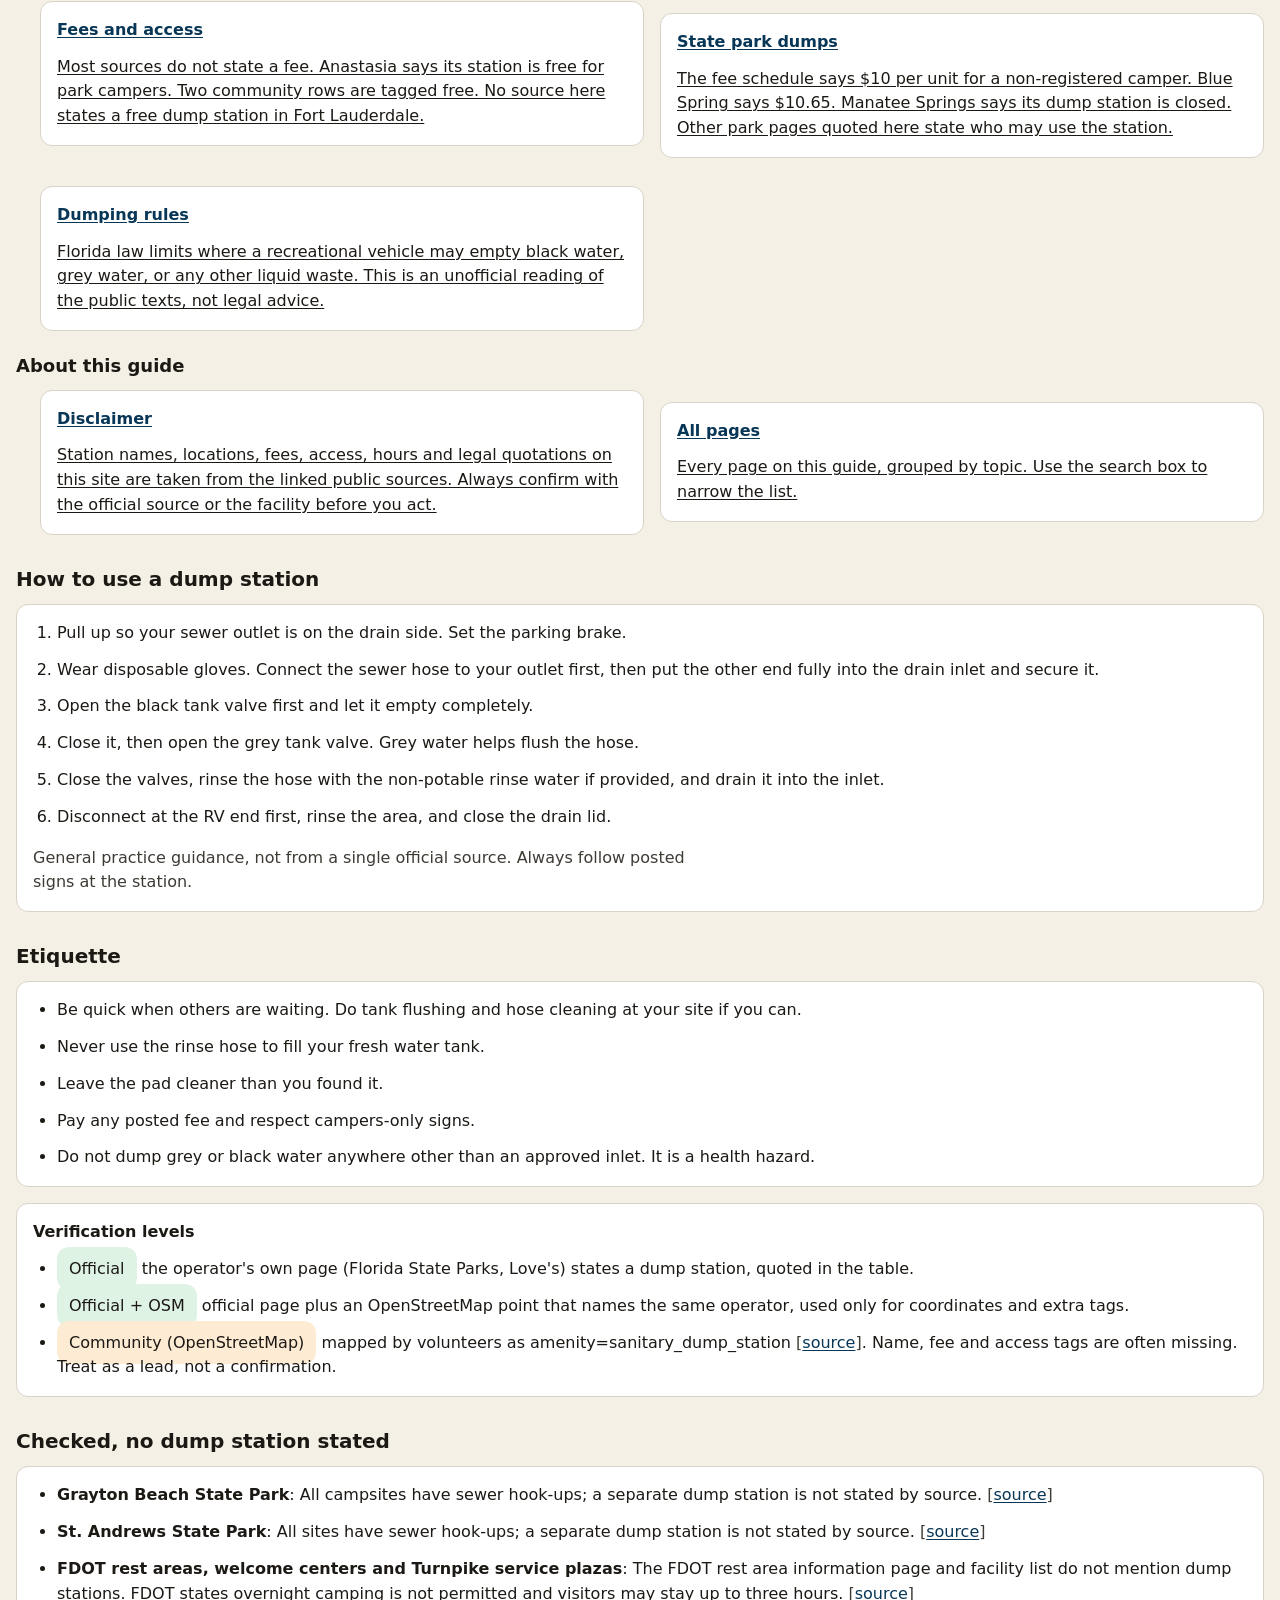
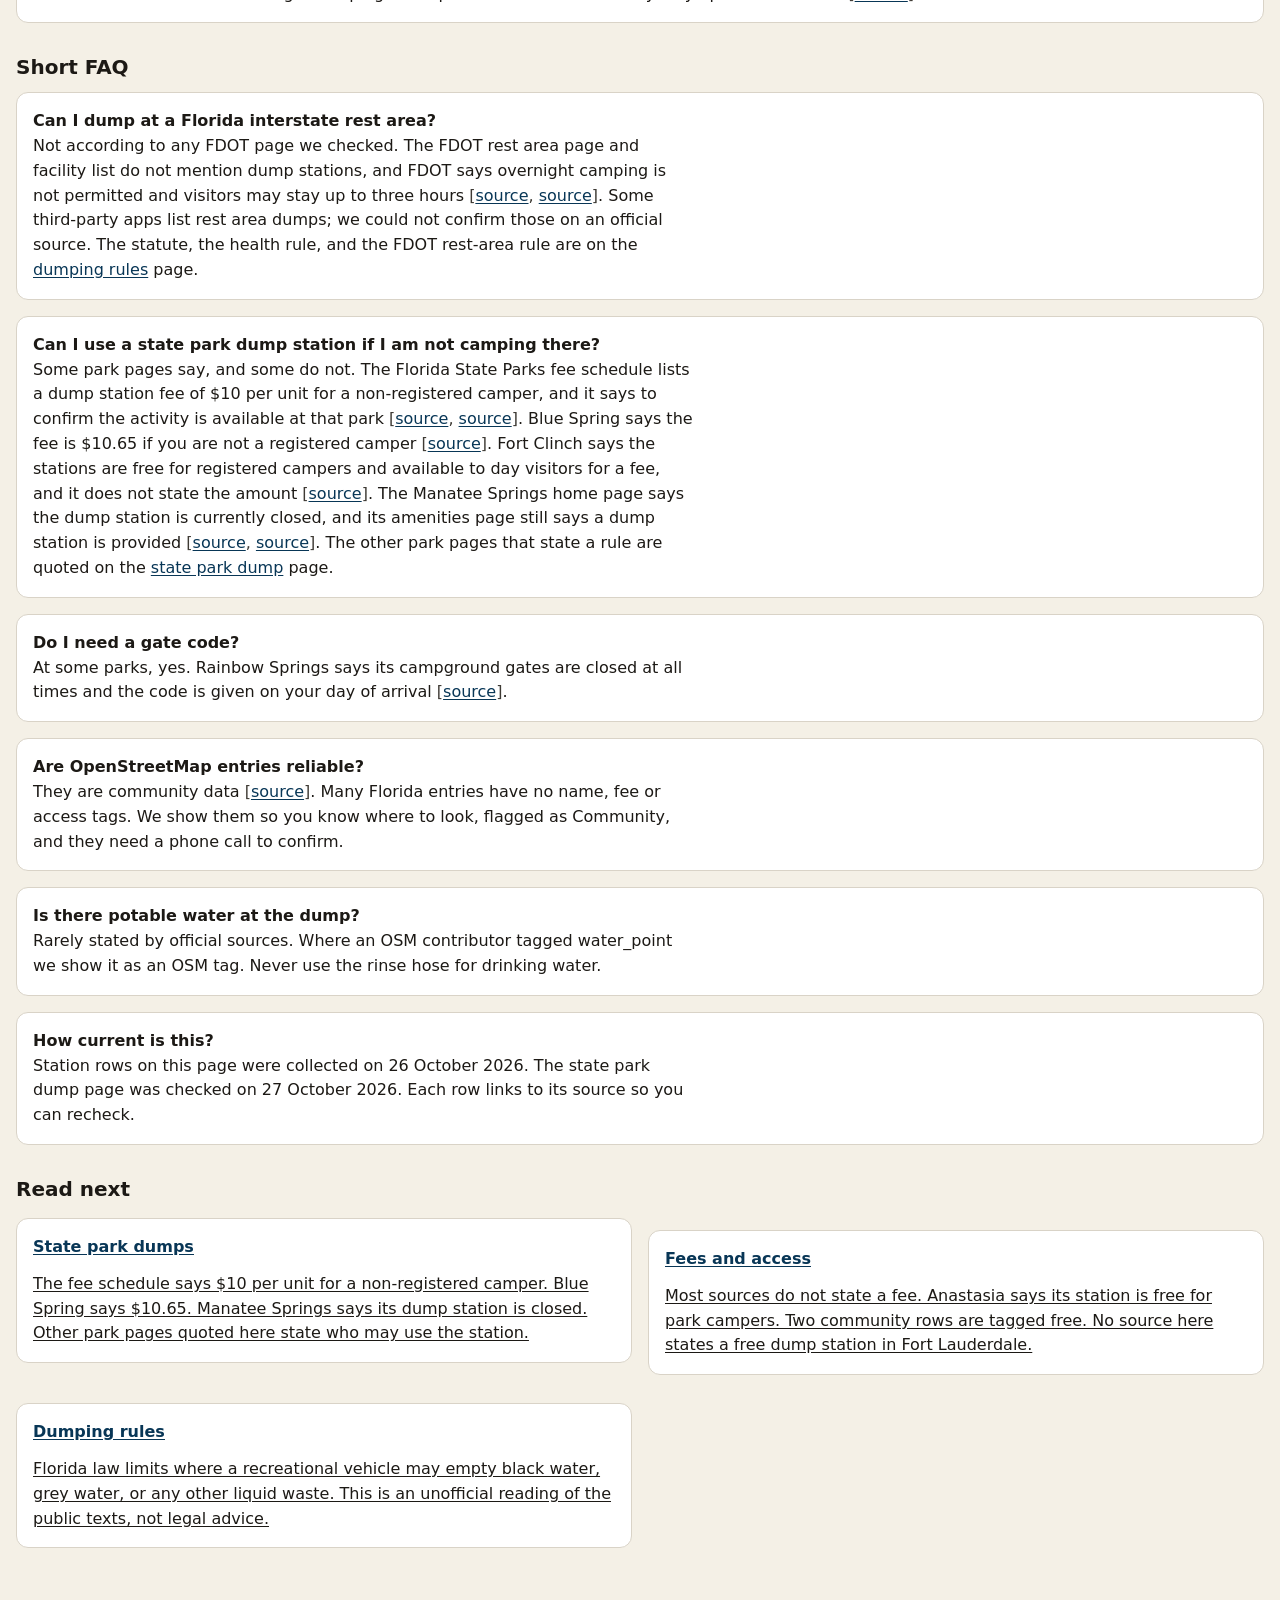
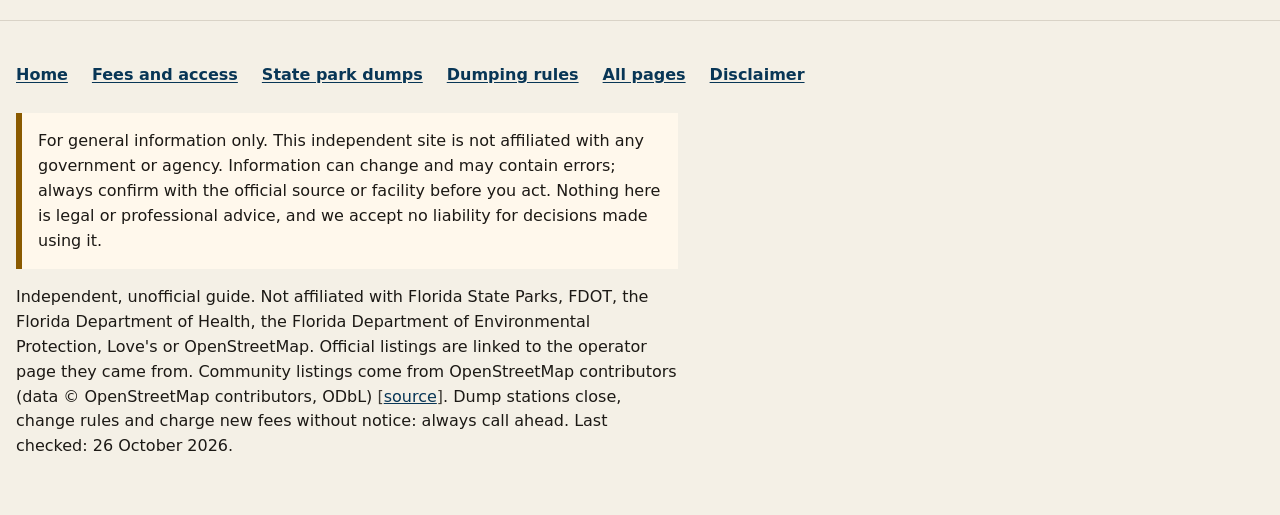
==== commit 44308092: "Show the answer on a phone and title pages in search words. Keep a sticky mobile header with the top" ====
--- a/site/index.html
+++ b/site/index.html
@@ -1,4 +1,4 @@
-<!doctype html><html lang="en-US"><head><meta charset="utf-8"><meta name="viewport" content="width=device-width,initial-scale=1"><meta name="theme-color" content="#12352C"><title>All Florida RV dump stations by region, with sources</title><meta name="description" content="Florida RV dump stations from Florida State Parks, Love&#x27;s and OpenStreetMap, listed by region, with fees, access, verification level and links to each source."><link rel="canonical" href="https://rv-dump-station-finder.vercel.app/"><link rel="icon" href="/favicon.svg" type="image/svg+xml"><link rel="apple-touch-icon" sizes="180x180" href="/apple-touch-icon.png"><meta property="og:type" content="website"><meta property="og:site_name" content="Florida RV Dump Stations"><meta property="og:locale" content="en_US"><meta property="og:title" content="All Florida RV dump stations by region, with sources"><meta property="og:description" content="Florida RV dump stations from Florida State Parks, Love&#x27;s and OpenStreetMap, listed by region, with fees, access, verification level and links to each source."><meta property="og:url" content="https://rv-dump-station-finder.vercel.app/"><meta property="og:image" content="https://rv-dump-station-finder.vercel.app/og.png"><meta property="og:image:type" content="image/png"><meta property="og:image:width" content="1200"><meta property="og:image:height" content="630"><meta property="og:image:alt" content="Florida RV Dump Stations"><meta name="twitter:card" content="summary_large_image"><meta name="twitter:title" content="All Florida RV dump stations by region, with sources"><meta name="twitter:description" content="Florida RV dump stations from Florida State Parks, Love&#x27;s and OpenStreetMap, listed by region, with fees, access, verification level and links to each source."><meta name="twitter:image" content="https://rv-dump-station-finder.vercel.app/og.png"><meta name="twitter:image:alt" content="Florida RV Dump Stations"><meta name="google-site-verification" content="XA7XgB_UwrIRvQyNVsnWpSyTyaU6e3-v4g4RBw8RAVI" /><script type="application/ld+json">{"@context": "https://schema.org", "@type": "WebSite", "name": "Florida RV Dump Stations", "url": "https://rv-dump-station-finder.vercel.app/", "description": "Florida RV dump stations from Florida State Parks, Love's and OpenStreetMap, listed by region, with fees, access, verification level and links to each source."}</script><script type="application/ld+json">{"@context": "https://schema.org", "@type": "Organization", "name": "Florida RV Dump Stations", "url": "https://rv-dump-station-finder.vercel.app/", "logo": "https://rv-dump-station-finder.vercel.app/apple-touch-icon.png"}</script><script type="application/ld+json">{"@context": "https://schema.org", "@type": "Article", "headline": "All Florida RV dump stations by region, with sources", "description": "Florida RV dump stations from Florida State Parks, Love's and OpenStreetMap, listed by region, with fees, access, verification level and links to each source.", "datePublished": "2026-10-26", "dateModified": "2026-10-26", "mainEntityOfPage": {"@type": "WebPage", "@id": "https://rv-dump-station-finder.vercel.app/"}, "author": {"@type": "Organization", "name": "Florida RV Dump Stations", "url": "https://rv-dump-station-finder.vercel.app/"}, "publisher": {"@type": "Organization", "name": "Florida RV Dump Stations", "url": "https://rv-dump-station-finder.vercel.app/", "logo": {"@type": "ImageObject", "url": "https://rv-dump-station-finder.vercel.app/apple-touch-icon.png"}}}</script><script type="application/ld+json">{"@context": "https://schema.org", "@type": "BreadcrumbList", "itemListElement": [{"@type": "ListItem", "position": 1, "name": "Home", "item": "https://rv-dump-station-finder.vercel.app/"}]}</script><script type="application/ld+json">{"@context": "https://schema.org", "@type": "FAQPage", "mainEntity": [{"@type": "Question", "name": "Can I dump at a Florida interstate rest area?", "acceptedAnswer": {"@type": "Answer", "text": "Not according to any FDOT page we checked. The FDOT rest area page and facility list do not mention dump stations, and FDOT says overnight camping is not permitted and visitors may stay up to three hours [source, source]. Some third-party apps list rest area dumps; we could not confirm those on an official source. The statute, the health rule, and the FDOT rest-area rule are on the dumping rules page."}}, {"@type": "Question", "name": "Can I use a state park dump station if I am not camping there?", "acceptedAnswer": {"@type": "Answer", "text": "Some park pages say, and some do not. The Florida State Parks fee schedule lists a dump station fee of $10 per unit for a non-registered camper, and it says to confirm the activity is available at that park [source, source]. Blue Spring says the fee is $10.65 if you are not a registered camper [source]. Fort Clinch says the stations are free for registered campers and available to day visitors for a fee, and it does not state the amount [source]. The Manatee Springs home page says the dump station is currently closed, and its amenities page still says a dump station is provided [source, source]. The other park pages that state a rule are quoted on the state park dump page."}}, {"@type": "Question", "name": "Do I need a gate code?", "acceptedAnswer": {"@type": "Answer", "text": "At some parks, yes. Rainbow Springs says its campground gates are closed at all times and the code is given on your day of arrival [source]."}}, {"@type": "Question", "name": "Are OpenStreetMap entries reliable?", "acceptedAnswer": {"@type": "Answer", "text": "They are community data [source]. Many Florida entries have no name, fee or access tags. We show them so you know where to look, flagged as Community, and they need a phone call to confirm."}}, {"@type": "Question", "name": "Is there potable water at the dump?", "acceptedAnswer": {"@type": "Answer", "text": "Rarely stated by official sources. Where an OSM contributor tagged water_point we show it as an OSM tag. Never use the rinse hose for drinking water."}}, {"@type": "Question", "name": "How current is this?", "acceptedAnswer": {"@type": "Answer", "text": "Station rows on this page were collected on 26 October 2026. The state park dump page was checked on 27 October 2026. Each row links to its source so you can recheck."}}]}</script><style>/* Header gradient stops #12352C, #3D2A1C, #1A3330. White text stays at least 13:1 in sRGB and OKLab, including midpoints. */
+<!doctype html><html lang="en-US"><head><meta charset="utf-8"><meta name="viewport" content="width=device-width,initial-scale=1"><meta name="theme-color" content="#12352C"><title>RV dump station near me in Florida, checked sources</title><meta name="description" content="Find an RV dump station near you in Florida. Lists from Florida State Parks, Love&#x27;s and OpenStreetMap, with fees, access and a link to each source."><link rel="canonical" href="https://rv-dump-station-finder.vercel.app/"><link rel="icon" href="/favicon.svg" type="image/svg+xml"><link rel="apple-touch-icon" sizes="180x180" href="/apple-touch-icon.png"><meta property="og:type" content="website"><meta property="og:site_name" content="Florida RV Dump Stations"><meta property="og:locale" content="en_US"><meta property="og:title" content="RV dump station near me in Florida, checked sources"><meta property="og:description" content="Find an RV dump station near you in Florida. Lists from Florida State Parks, Love&#x27;s and OpenStreetMap, with fees, access and a link to each source."><meta property="og:url" content="https://rv-dump-station-finder.vercel.app/"><meta property="og:image" content="https://rv-dump-station-finder.vercel.app/og.png"><meta property="og:image:type" content="image/png"><meta property="og:image:width" content="1200"><meta property="og:image:height" content="630"><meta property="og:image:alt" content="Florida RV Dump Stations"><meta name="twitter:card" content="summary_large_image"><meta name="twitter:title" content="RV dump station near me in Florida, checked sources"><meta name="twitter:description" content="Find an RV dump station near you in Florida. Lists from Florida State Parks, Love&#x27;s and OpenStreetMap, with fees, access and a link to each source."><meta name="twitter:image" content="https://rv-dump-station-finder.vercel.app/og.png"><meta name="twitter:image:alt" content="Florida RV Dump Stations"><meta name="google-site-verification" content="XA7XgB_UwrIRvQyNVsnWpSyTyaU6e3-v4g4RBw8RAVI" /><script type="application/ld+json">{"@context": "https://schema.org", "@type": "WebSite", "name": "Florida RV Dump Stations", "url": "https://rv-dump-station-finder.vercel.app/", "description": "Find an RV dump station near you in Florida. Lists from Florida State Parks, Love's and OpenStreetMap, with fees, access and a link to each source."}</script><script type="application/ld+json">{"@context": "https://schema.org", "@type": "Organization", "name": "Florida RV Dump Stations", "url": "https://rv-dump-station-finder.vercel.app/", "logo": "https://rv-dump-station-finder.vercel.app/apple-touch-icon.png"}</script><script type="application/ld+json">{"@context": "https://schema.org", "@type": "Article", "headline": "RV dump station near me in Florida, checked sources", "description": "Find an RV dump station near you in Florida. Lists from Florida State Parks, Love's and OpenStreetMap, with fees, access and a link to each source.", "datePublished": "2026-10-26", "dateModified": "2026-10-26", "mainEntityOfPage": {"@type": "WebPage", "@id": "https://rv-dump-station-finder.vercel.app/"}, "author": {"@type": "Organization", "name": "Florida RV Dump Stations", "url": "https://rv-dump-station-finder.vercel.app/"}, "publisher": {"@type": "Organization", "name": "Florida RV Dump Stations", "url": "https://rv-dump-station-finder.vercel.app/", "logo": {"@type": "ImageObject", "url": "https://rv-dump-station-finder.vercel.app/apple-touch-icon.png"}}}</script><script type="application/ld+json">{"@context": "https://schema.org", "@type": "BreadcrumbList", "itemListElement": [{"@type": "ListItem", "position": 1, "name": "Home", "item": "https://rv-dump-station-finder.vercel.app/"}]}</script><script type="application/ld+json">{"@context": "https://schema.org", "@type": "FAQPage", "mainEntity": [{"@type": "Question", "name": "Can I dump at a Florida interstate rest area?", "acceptedAnswer": {"@type": "Answer", "text": "Not according to any FDOT page we checked. The FDOT rest area page and facility list do not mention dump stations, and FDOT says overnight camping is not permitted and visitors may stay up to three hours [source, source]. Some third-party apps list rest area dumps; we could not confirm those on an official source. The statute, the health rule, and the FDOT rest-area rule are on the dumping rules page."}}, {"@type": "Question", "name": "Can I use a state park dump station if I am not camping there?", "acceptedAnswer": {"@type": "Answer", "text": "Some park pages say, and some do not. The Florida State Parks fee schedule lists a dump station fee of $10 per unit for a non-registered camper, and it says to confirm the activity is available at that park [source, source]. Blue Spring says the fee is $10.65 if you are not a registered camper [source]. Fort Clinch says the stations are free for registered campers and available to day visitors for a fee, and it does not state the amount [source]. The Manatee Springs home page says the dump station is currently closed, and its amenities page still says a dump station is provided [source, source]. The other park pages that state a rule are quoted on the state park dump page."}}, {"@type": "Question", "name": "Do I need a gate code?", "acceptedAnswer": {"@type": "Answer", "text": "At some parks, yes. Rainbow Springs says its campground gates are closed at all times and the code is given on your day of arrival [source]."}}, {"@type": "Question", "name": "Are OpenStreetMap entries reliable?", "acceptedAnswer": {"@type": "Answer", "text": "They are community data [source]. Many Florida entries have no name, fee or access tags. We show them so you know where to look, flagged as Community, and they need a phone call to confirm."}}, {"@type": "Question", "name": "Is there potable water at the dump?", "acceptedAnswer": {"@type": "Answer", "text": "Rarely stated by official sources. Where an OSM contributor tagged water_point we show it as an OSM tag. Never use the rinse hose for drinking water."}}, {"@type": "Question", "name": "How current is this?", "acceptedAnswer": {"@type": "Answer", "text": "Station rows on this page were collected on 26 October 2026. The state park dump page was checked on 27 October 2026. Each row links to its source so you can recheck."}}]}</script><style>/* Header gradient stops #12352C, #3D2A1C, #1A3330. White text stays at least 13:1 in sRGB and OKLab, including midpoints. */
 :root{
   --space-12:12px;
   --space-16:16px;
@@ -39,13 +39,13 @@
 #site-header{background:var(--head-bg);color:#fff;position:relative;z-index:40}
 #site-header a{color:#fff}
 #site-header a:visited{color:#fff}
-#site-header .shell{display:grid;grid-template-columns:minmax(0,1fr) auto;grid-template-areas:"brand searchbtn" "search search" "nav nav";align-items:center;column-gap:var(--space-16);row-gap:var(--space-12);padding-top:var(--space-16);padding-bottom:var(--space-16);position:relative}
-.brand-block{grid-area:brand;min-width:0}
-.brand{display:flex;align-items:center;gap:var(--space-12);min-width:0;color:#fff;text-decoration:none;font-weight:700;min-height:44px}
+#site-header .shell{display:grid;grid-template-columns:minmax(0,1fr) auto;grid-template-areas:"brand searchbtn" "sub sub" "search search" "nav nav";align-items:center;column-gap:var(--space-16);row-gap:var(--space-12);padding-top:var(--space-16);padding-bottom:var(--space-16);position:relative}
+.brand{grid-area:brand;display:flex;align-items:center;gap:var(--space-12);min-width:0;color:#fff;text-decoration:none;font-weight:700;min-height:44px}
 .mark{width:32px;height:32px;flex:none}
 .name-main{font-size:1.125rem;line-height:1.3}
 .name-compact{display:none}
-.name-sub{margin:var(--space-12) 0 0;font-size:1rem;font-weight:700;line-height:1.35;color:#fff}
+.name-sub{grid-area:sub;margin:0;font-size:1rem;font-weight:700;line-height:1.35;color:#fff}
+.name-sub a{text-decoration:underline;text-underline-offset:.15em}
 .search-toggle{grid-area:searchbtn;display:none;align-items:center;justify-content:center;gap:var(--space-12);min-height:44px;min-width:44px;padding:var(--space-12);font:inherit;font-weight:700;color:#fff;background:transparent;border:2px solid #fff;border-radius:12px;cursor:pointer;position:relative}
 .search-icon{width:24px;height:24px;display:block}
 .search-wrap{grid-area:search;position:relative}
@@ -95,22 +95,43 @@
 body.is-docked .search-toggle{display:inline-flex}
 body.is-docked .search-wrap{display:none;margin:0;position:absolute;top:100%;left:0;right:0;z-index:46;background:var(--head-bg);padding:var(--space-16);box-shadow:0 12px 24px rgba(0,0,0,.28)}
 body.is-docked .search-wrap.is-open{display:block}
+@media(min-width:960px){
+body.is-docked .name-sub{display:none}
+}
 @media(max-width:720px){
 body.is-docked .name-main{display:none}
 body.is-docked .name-compact{display:block;font-size:1rem;line-height:1.3;font-weight:700}
 body.is-docked .mark{width:24px;height:24px}
 body.is-docked .search-toggle-text{position:absolute;width:1px;height:1px;padding:0;margin:-1px;overflow:hidden;clip:rect(0,0,0,0);white-space:nowrap;border:0}
 }
+@media(max-width:959px){
+#head-slot{position:sticky;top:0;z-index:40}
+#site-header{box-shadow:0 2px 12px rgba(0,0,0,.28)}
+#site-header .shell{grid-template-areas:"brand searchbtn" "sub sub" "nav nav";padding-top:var(--space-12);padding-bottom:var(--space-12)}
+.search-toggle{display:inline-flex}
+.search-toggle-text{position:absolute;width:1px;height:1px;padding:0;margin:-1px;overflow:hidden;clip:rect(0,0,0,0);white-space:nowrap;border:0}
+.search-wrap{display:none;margin:0;position:absolute;top:100%;left:0;right:0;z-index:46;background:var(--head-bg);padding:var(--space-16);box-shadow:0 12px 24px rgba(0,0,0,.28)}
+.search-wrap.is-open{display:block}
+.mark{width:24px;height:24px}
+.name-main{font-size:1rem;line-height:1.3}
+.name-sub{font-size:0.875rem;line-height:1.35}
+body.nav-more-right .nav-fade-right,body.nav-more-left .nav-fade-left,body.nav-more-right .nav-hint{bottom:var(--space-12)}
+}
 main{min-width:0}
 main>.shell{padding-top:var(--space-24);padding-bottom:var(--space-40)}
+@media(max-width:959px){
+main>.shell{padding-top:var(--space-12)}
+}
 main:focus{outline:none}
 main:focus-visible{outline:3px solid var(--ink);outline-offset:-3px}
 .crumbs ol{display:flex;flex-wrap:wrap;list-style:none;padding:0;margin:0 0 var(--space-12);gap:0}
 .crumbs li{display:flex;align-items:center;min-height:44px}
 .crumbs li+li::before{content:"/";margin:0 var(--space-12);color:#3e3a34}
 .crumbs a{display:inline-flex;align-items:center;min-height:44px}
-.meta{margin:0 0 var(--space-16)}
-.checked{display:inline-flex;align-items:center;min-height:44px;background:#e5f2ea;color:#143024;border:1px solid #1d4f3e;border-radius:12px;padding:var(--space-12) var(--space-16);font-size:1rem}
+.checked-line{margin:0 0 var(--space-16);max-width:65ch;color:#3e3a34;font-size:0.875rem;line-height:1.4}
+figure.photo{margin:0 0 var(--space-24);max-width:40rem}
+figure.photo img{display:block;width:100%;height:auto;border:1px solid var(--line);border-radius:12px;background:#e7efe9}
+figure.photo figcaption{margin-top:var(--space-12);max-width:65ch;color:#3e3a34;font-size:1rem;line-height:1.45}
 p.disclaimer{max-width:65ch;background:#fff8ec;border-left:6px solid #8a5a00;padding:var(--space-16);margin:var(--space-16) 0}
 article.content{min-width:0}
 .head-block p,.rest p,.content p,footer p,.inshort p{max-width:65ch}
@@ -189,12 +210,12 @@
 .dirs{display:inline-flex;align-items:center;min-height:44px;margin-left:var(--space-12)}
 .sr{position:absolute;width:1px;height:1px;padding:0;margin:-1px;overflow:hidden;clip:rect(0,0,0,0);white-space:nowrap;border:0}
 @media(forced-colors:active){
-.card,.inshort,p.disclaimer,.jump,.period,.pn a,.search-toggle,.grp>summary,.loc-map{border:1px solid CanvasText}
+.card,.inshort,p.disclaimer,.jump,.period,.pn a,.search-toggle,.grp>summary,.loc-map,figure.photo img{border:1px solid CanvasText}
 :focus-visible,#site-header :focus-visible{outline:3px solid Highlight;box-shadow:none}
 }
 @media(max-width:359px){.shell{padding-left:var(--space-12);padding-right:var(--space-12)}}
-</style><script defer src="/_vercel/insights/script.js"></script></head><body><a class="skip" href="#content">Skip to content</a><div id="head-slot"><header id="site-header"><div class="shell"><div class="brand-block"><a class="brand" href="/" aria-current="page"><svg class="mark" viewBox="0 0 32 32" aria-hidden="true" focusable="false"><path fill="#ffffff" d="M16 5c-4.1 0-7.4 3.2-7.4 7.3 0 5.5 7.4 14.2 7.4 14.2s7.4-8.7 7.4-14.2C23.4 8.2 20.1 5 16 5zm0 10.2a2.9 2.9 0 1 1 0-5.8 2.9 2.9 0 0 1 0 5.8z"/></svg><span class="name-main">Florida RV Dump Stations</span><span class="name-compact">Dump stations</span></a><p class="name-sub">Independent guide. Not a government website.</p></div><button type="button" class="search-toggle" aria-expanded="false" aria-controls="site-search"><svg class="search-icon" viewBox="0 0 24 24" aria-hidden="true" focusable="false"><circle cx="10.5" cy="10.5" r="6.5" fill="none" stroke="currentColor" stroke-width="2"/><path d="M15.5 15.5 20 20" fill="none" stroke="currentColor" stroke-width="2" stroke-linecap="round"/></svg><span class="search-toggle-text">Search</span></button><div class="search-wrap" id="site-search"><form class="sitesearch" role="search" action="/find/" method="get"><label for="q">Search this guide</label><input id="q" name="q" type="search" autocomplete="off" autocapitalize="off" autocorrect="off" spellcheck="false"><button type="submit">Search</button></form><div id="search-results" class="search-results" hidden role="region" aria-live="polite" aria-label="Matching pages"></div></div><nav id="site-nav" class="top" aria-label="Topics"><details class="grp"><summary>Find a station</summary><div class="glinks"><a href="/regions/panhandle/">Panhandle</a><a href="/regions/north/">North Florida</a><a href="/regions/central/">Central Florida</a><a href="/regions/tampa-bay-southwest/">Tampa Bay and Southwest</a><a href="/regions/southeast-keys/">Southeast and Keys</a></div></details><details class="grp"><summary>Fees and rules</summary><div class="glinks"><a href="/fees/">Fees and access</a><a href="/state-parks/">State park dumps</a><a href="/rules/">Dumping rules</a></div></details><details class="grp"><summary>About this guide</summary><div class="glinks"><a href="/disclaimer/">Disclaimer</a><a href="/find/">All pages</a></div></details></nav><span class="nav-fade nav-fade-left" aria-hidden="true"></span><span class="nav-fade nav-fade-right" aria-hidden="true"></span><span class="nav-hint" aria-hidden="true"></span></div></header></div><main id="content" tabindex="-1"><div class="shell"><nav class="crumbs" aria-label="Breadcrumb"><ol><li><span aria-current="page">Home</span></li></ol></nav><p class="meta"><span class="checked">Last checked: 26 October 2026</span></p><p class="disclaimer">For general information only. This independent site is not affiliated with any government or agency. Information can change and may contain errors; always confirm with the official source or facility before you act. Nothing here is legal or professional advice, and we accept no liability for decisions made using it.</p><article class="content" aria-labelledby="page-title"><div class="head-block"><h1 id="page-title">Florida RV dump stations: sourced list by region</h1><div class="inshort"><p><strong>In short.</strong> 43 stations on 26 October 2026: 11 confirmed on an official page, 32 community-mapped. Confirm with the operator before you drive there.</p></div>
-<p>A plain list of places in Florida where an RV can empty black and grey tanks, taken only from operator pages (Florida State Parks, Love's) and OpenStreetMap community data. 43 stations on 26 October 2026: 11 confirmed on an official page, 32 community-mapped.</p><div class="card note"><strong>Call ahead.</strong> Hours, fees, gate codes and who may use a station change often, and many park stations are for registered campers only. Confirm with the operator before you drive there.</div>
+</style><script defer src="/_vercel/insights/script.js"></script></head><body><a class="skip" href="#content">Skip to content</a><div id="head-slot"><header id="site-header"><div class="shell"><a class="brand" href="/" aria-current="page"><svg class="mark" viewBox="0 0 32 32" aria-hidden="true" focusable="false"><path fill="#ffffff" d="M16 5c-4.1 0-7.4 3.2-7.4 7.3 0 5.5 7.4 14.2 7.4 14.2s7.4-8.7 7.4-14.2C23.4 8.2 20.1 5 16 5zm0 10.2a2.9 2.9 0 1 1 0-5.8 2.9 2.9 0 0 1 0 5.8z"/></svg><span class="name-main">Florida RV Dump Stations</span><span class="name-compact">Dump stations</span></a><p class="name-sub">Independent guide. Not a government website. <a href="/disclaimer/">Disclaimer</a></p><button type="button" class="search-toggle" aria-expanded="false" aria-controls="site-search"><svg class="search-icon" viewBox="0 0 24 24" aria-hidden="true" focusable="false"><circle cx="10.5" cy="10.5" r="6.5" fill="none" stroke="currentColor" stroke-width="2"/><path d="M15.5 15.5 20 20" fill="none" stroke="currentColor" stroke-width="2" stroke-linecap="round"/></svg><span class="search-toggle-text">Search</span></button><div class="search-wrap" id="site-search"><form class="sitesearch" role="search" action="/find/" method="get"><label for="q">Search this guide</label><input id="q" name="q" type="search" autocomplete="off" autocapitalize="off" autocorrect="off" spellcheck="false"><button type="submit">Search</button></form><div id="search-results" class="search-results" hidden role="region" aria-live="polite" aria-label="Matching pages"></div></div><nav id="site-nav" class="top" aria-label="Topics"><details class="grp"><summary>Find a station</summary><div class="glinks"><a href="/regions/panhandle/">Panhandle</a><a href="/regions/north/">North Florida</a><a href="/regions/central/">Central Florida</a><a href="/regions/tampa-bay-southwest/">Tampa Bay and Southwest</a><a href="/regions/southeast-keys/">Southeast and Keys</a></div></details><details class="grp"><summary>Fees and rules</summary><div class="glinks"><a href="/fees/">Fees and access</a><a href="/state-parks/">State park dumps</a><a href="/rules/">Dumping rules</a></div></details><details class="grp"><summary>About this guide</summary><div class="glinks"><a href="/disclaimer/">Disclaimer</a><a href="/find/">All pages</a></div></details></nav><span class="nav-fade nav-fade-left" aria-hidden="true"></span><span class="nav-fade nav-fade-right" aria-hidden="true"></span><span class="nav-hint" aria-hidden="true"></span></div></header></div><main id="content" tabindex="-1"><div class="shell"><nav class="crumbs" aria-label="Breadcrumb"><ol><li><span aria-current="page">Home</span></li></ol></nav><article class="content" aria-labelledby="page-title"><div class="head-block"><h1 id="page-title">RV dump station near me in Florida</h1><p class="checked-line">Last checked: 26 October 2026</p><div class="inshort"><p><strong>In short.</strong> 43 stations on 26 October 2026: 11 confirmed on an official page, 32 community-mapped. Pick a region to find one near you, then confirm with the operator.</p></div>
+<p>A plain list of places in Florida where an RV can empty black and grey tanks, taken only from operator pages (Florida State Parks, Love's) and OpenStreetMap. The regions cover Pensacola, Tallahassee, Jacksonville, Gainesville, Ocala, Tampa, Fort Lauderdale and Miami. A city is named on a station row only when a source names it.</p><div class="card note"><strong>Call ahead.</strong> Hours, fees, gate codes and who may use a station change often, and many park stations are for registered campers only. Confirm with the operator before you drive there.</div>
 </div><div class="layout"><div class="rest"><h2 id="start-here">Start here</h2>
 <p>These groups follow a trip. Open the one that matches what you need to do.</p>
 <ol class="timeline">
@@ -211,7 +232,7 @@
 <p>The pages and sections people need most often.</p>
 <ul class="tasks">
 <li><a class="jump" href="#how-to-use-a-dump-station"><span class="lt">How to use a dump station</span><span class="ls">Six steps for emptying tanks at a station. Always follow posted signs at the station.</span></a></li>
-<li><a class="jump" href="/fees/"><span class="lt">Dump station fees and who can use them</span><span class="ls">Most sources do not publish a dump fee. Below are the only fee statements we found, then a summary of access rules.</span></a></li>
+<li><a class="jump" href="/fees/"><span class="lt">Dump station fees and who can use them</span><span class="ls">Most sources do not state a fee. Anastasia says its station is free for park campers. Two community rows are tagged free. No source here states a free dump station in Fort Lauderdale.</span></a></li>
 <li><a class="jump" href="/state-parks/"><span class="lt">Who may use a Florida State Park dump station</span><span class="ls">The fee schedule says $10 per unit for a non-registered camper. Blue Spring says $10.65. Manatee Springs says its dump station is closed. Other park pages quoted here state who may use the station.</span></a></li>
 <li><a class="jump" href="/rules/"><span class="lt">Where you can and cannot dump RV waste in Florida</span><span class="ls">Florida law limits where a recreational vehicle may empty black water, grey water, or any other liquid waste. This is an unofficial reading of the public texts, not legal advice.</span></a></li>
 <li><a class="jump" href="#etiquette"><span class="lt">Etiquette</span><span class="ls">Be quick when others are waiting. Never use the rinse hose to fill your fresh water tank.</span></a></li>
@@ -222,7 +243,7 @@
 </ul>
 <h2 id="all-topics">All topics</h2>
 <p>Every page on this guide, grouped by topic.</p>
-<h3 id="topic-find-a-station">Find a station</h3><ul class="link-grid"><li><a class="jump" href="/regions/panhandle/"><span class="lt">Panhandle</span><span class="ls">4 stations in the Panhandle. Each row links to its source. Call ahead.</span></a></li><li><a class="jump" href="/regions/north/"><span class="lt">North Florida</span><span class="ls">6 stations in North Florida. Each row links to its source. Call ahead.</span></a></li><li><a class="jump" href="/regions/central/"><span class="lt">Central Florida</span><span class="ls">6 stations in Central Florida. Each row links to its source. Call ahead.</span></a></li><li><a class="jump" href="/regions/tampa-bay-southwest/"><span class="lt">Tampa Bay and Southwest</span><span class="ls">16 stations in Tampa Bay and Southwest. Each row links to its source. Call ahead.</span></a></li><li><a class="jump" href="/regions/southeast-keys/"><span class="lt">Southeast and Keys</span><span class="ls">11 stations in the Southeast and the Keys. Each row links to its source. Call ahead.</span></a></li></ul><h3 id="topic-fees-and-rules">Fees and rules</h3><ul class="link-grid"><li><a class="jump" href="/fees/"><span class="lt">Fees and access</span><span class="ls">Most sources do not publish a dump fee. Below are the only fee statements we found, then a summary of access rules.</span></a></li><li><a class="jump" href="/state-parks/"><span class="lt">State park dumps</span><span class="ls">The fee schedule says $10 per unit for a non-registered camper. Blue Spring says $10.65. Manatee Springs says its dump station is closed. Other park pages quoted here state who may use the station.</span></a></li><li><a class="jump" href="/rules/"><span class="lt">Dumping rules</span><span class="ls">Florida law limits where a recreational vehicle may empty black water, grey water, or any other liquid waste. This is an unofficial reading of the public texts, not legal advice.</span></a></li></ul><h3 id="topic-about-this-guide">About this guide</h3><ul class="link-grid"><li><a class="jump" href="/disclaimer/"><span class="lt">Disclaimer</span><span class="ls">Station names, locations, fees, access, hours and legal quotations on this site are taken from the linked public sources. Always confirm with the official source or the facility before you act.</span></a></li><li><a class="jump" href="/find/"><span class="lt">All pages</span><span class="ls">Every page on this guide, grouped by topic. Use the search box to narrow the list.</span></a></li></ul>
+<h3 id="topic-find-a-station">Find a station</h3><ul class="link-grid"><li><a class="jump" href="/regions/panhandle/"><span class="lt">Panhandle</span><span class="ls">4 stations in the Panhandle. Pensacola and Tallahassee are in this region. No row on this page is in those cities. Call ahead.</span></a></li><li><a class="jump" href="/regions/north/"><span class="lt">North Florida</span><span class="ls">6 stations in North Florida. Hawthorne is in Alachua County, the same county as Gainesville. Dunnellon is in Marion County, the same county as Ocala. No row is in Jacksonville. Call ahead.</span></a></li><li><a class="jump" href="/regions/central/"><span class="lt">Central Florida</span><span class="ls">6 stations in Central Florida, including Ormond Beach and Bushnell. Call ahead.</span></a></li><li><a class="jump" href="/regions/tampa-bay-southwest/"><span class="lt">Tampa Bay and Southwest</span><span class="ls">16 stations in Tampa Bay and Southwest Florida, including community rows in Hillsborough County, where Tampa is. Call ahead.</span></a></li><li><a class="jump" href="/regions/southeast-keys/"><span class="lt">Southeast and Keys</span><span class="ls">11 stations in the Southeast and the Keys. One community row is in Miami-Dade, on Long Pine Key Road. No row names Fort Lauderdale. Call ahead.</span></a></li></ul><h3 id="topic-fees-and-rules">Fees and rules</h3><ul class="link-grid"><li><a class="jump" href="/fees/"><span class="lt">Fees and access</span><span class="ls">Most sources do not state a fee. Anastasia says its station is free for park campers. Two community rows are tagged free. No source here states a free dump station in Fort Lauderdale.</span></a></li><li><a class="jump" href="/state-parks/"><span class="lt">State park dumps</span><span class="ls">The fee schedule says $10 per unit for a non-registered camper. Blue Spring says $10.65. Manatee Springs says its dump station is closed. Other park pages quoted here state who may use the station.</span></a></li><li><a class="jump" href="/rules/"><span class="lt">Dumping rules</span><span class="ls">Florida law limits where a recreational vehicle may empty black water, grey water, or any other liquid waste. This is an unofficial reading of the public texts, not legal advice.</span></a></li></ul><h3 id="topic-about-this-guide">About this guide</h3><ul class="link-grid"><li><a class="jump" href="/disclaimer/"><span class="lt">Disclaimer</span><span class="ls">Station names, locations, fees, access, hours and legal quotations on this site are taken from the linked public sources. Always confirm with the official source or the facility before you act.</span></a></li><li><a class="jump" href="/find/"><span class="lt">All pages</span><span class="ls">Every page on this guide, grouped by topic. Use the search box to narrow the list.</span></a></li></ul>
 <h2 id="how-to-use-a-dump-station">How to use a dump station</h2><div class="card"><ol><li>Pull up so your sewer outlet is on the drain side. Set the parking brake.</li><li>Wear disposable gloves. Connect the sewer hose to your outlet first, then put the other end fully into the drain inlet and secure it.</li><li>Open the black tank valve first and let it empty completely.</li><li>Close it, then open the grey tank valve. Grey water helps flush the hose.</li><li>Close the valves, rinse the hose with the non-potable rinse water if provided, and drain it into the inlet.</li><li>Disconnect at the RV end first, rinse the area, and close the drain lid.</li></ol>
 <p class="src">General practice guidance, not from a single official source. Always follow posted signs at the station.</p></div>
 <h2 id="etiquette">Etiquette</h2><div class="card"><ul><li>Be quick when others are waiting. Do tank flushing and hose cleaning at your site if you can.</li><li>Never use the rinse hose to fill your fresh water tank.</li><li>Leave the pad cleaner than you found it.</li><li>Pay any posted fee and respect campers-only signs.</li><li>Do not dump grey or black water anywhere other than an approved inlet. It is a health hazard.</li></ul></div>
@@ -230,7 +251,7 @@
 <li><span class="lv ok">Official + OSM</span> official page plus an OpenStreetMap point that names the same operator, used only for coordinates and extra tags.</li>
 <li><span class="lv comm">Community (OpenStreetMap)</span> mapped by volunteers as amenity=sanitary_dump_station <span class="src">[<a href="https://wiki.openstreetmap.org/wiki/Tag:amenity%3Dsanitary_dump_station" rel="noopener">source</a>]</span>. Name, fee and access tags are often missing. Treat as a lead, not a confirmation.</li></ul></div>
 <h2 id="checked-no-dump-station-stated">Checked, no dump station stated</h2><div class="card"><ul><li><strong>Grayton Beach State Park</strong>: All campsites have sewer hook-ups; a separate dump station is not stated by source. <span class="src">[<a href="https://www.floridastateparks.org/parks-and-trails/grayton-beach-state-park/experiences-amenities" rel="noopener">source</a>]</span></li><li><strong>St. Andrews State Park</strong>: All sites have sewer hook-ups; a separate dump station is not stated by source. <span class="src">[<a href="https://www.floridastateparks.org/parks-and-trails/st-andrews-state-park/experiences-amenities" rel="noopener">source</a>]</span></li><li><strong>FDOT rest areas, welcome centers and Turnpike service plazas</strong>: The FDOT rest area information page and facility list do not mention dump stations. FDOT states overnight camping is not permitted and visitors may stay up to three hours. <span class="src">[<a href="https://www.fdot.gov/maintenance/rest-area-app/restareainfo.shtm" rel="noopener">source</a>]</span></li></ul></div>
-<h2 id="short-faq">Short FAQ</h2><div class="card"><strong>Can I dump at a Florida interstate rest area?</strong><p>Not according to any FDOT page we checked. The FDOT rest area page and facility list do not mention dump stations, and FDOT says overnight camping is not permitted and visitors may stay up to three hours <span class="src">[<a href="https://www.fdot.gov/maintenance/rest-area-app/restareainfo.shtm" rel="noopener">source</a>, <a href="https://www.fdot.gov/maintenance/rest-area-app/rest-facilities-list" rel="noopener">source</a>]</span>. Some third-party apps list rest area dumps; we could not confirm those on an official source. The statute, the health rule, and the FDOT rest-area rule are on the <a href="/rules/">dumping rules</a> page.</p></div><div class="card"><strong>Can I use a state park dump station if I am not camping there?</strong><p>Some park pages say, and some do not. The Florida State Parks fee schedule lists a dump station fee of $10 per unit for a non-registered camper, and it says to confirm the activity is available at that park <span class="src">[<a href="https://www.floridastateparks.org/sites/default/files/media/file/2021_05_10%20FSP%20Fee%20Schedule.pdf" rel="noopener">source</a>, <a href="https://www.floridastateparks.org/sites/default/files/inline-files/2021_05_10%20FSP%20Fee%20Schedule%2005.2022.pdf" rel="noopener">source</a>]</span>. Blue Spring says the fee is $10.65 if you are not a registered camper <span class="src">[<a href="https://www.floridastateparks.org/parks-and-trails/blue-spring-state-park/experiences-amenities" rel="noopener">source</a>]</span>. Fort Clinch says the stations are free for registered campers and available to day visitors for a fee, and it does not state the amount <span class="src">[<a href="https://www.floridastateparks.org/parks-and-trails/fort-clinch-state-park/experiences-amenities-0" rel="noopener">source</a>]</span>. The Manatee Springs home page says the dump station is currently closed, and its amenities page still says a dump station is provided <span class="src">[<a href="https://www.floridastateparks.org/parks-and-trails/manatee-springs-state-park" rel="noopener">source</a>, <a href="https://www.floridastateparks.org/parks-and-trails/manatee-springs-state-park/experiences-amenities" rel="noopener">source</a>]</span>. The other park pages that state a rule are quoted on the <a href="/state-parks/">state park dump</a> page.</p></div><div class="card"><strong>Do I need a gate code?</strong><p>At some parks, yes. Rainbow Springs says its campground gates are closed at all times and the code is given on your day of arrival <span class="src">[<a href="https://www.floridastateparks.org/parks-and-trails/rainbow-springs-state-park/experiences-amenities" rel="noopener">source</a>]</span>.</p></div><div class="card"><strong>Are OpenStreetMap entries reliable?</strong><p>They are community data <span class="src">[<a href="https://wiki.openstreetmap.org/wiki/Tag:amenity%3Dsanitary_dump_station" rel="noopener">source</a>]</span>. Many Florida entries have no name, fee or access tags. We show them so you know where to look, flagged as Community, and they need a phone call to confirm.</p></div><div class="card"><strong>Is there potable water at the dump?</strong><p>Rarely stated by official sources. Where an OSM contributor tagged water_point we show it as an OSM tag. Never use the rinse hose for drinking water.</p></div><div class="card"><strong>How current is this?</strong><p>Station rows on this page were collected on 26 October 2026. The state park dump page was checked on 27 October 2026. Each row links to its source so you can recheck.</p></div><aside class="readnext" aria-labelledby="read-next"><h2 id="read-next">Read next</h2><ul><li><a class="jump" href="/state-parks/"><span class="lt">State park dumps</span><span class="ls">The fee schedule says $10 per unit for a non-registered camper. Blue Spring says $10.65. Manatee Springs says its dump station is closed. Other park pages quoted here state who may use the station.</span></a></li><li><a class="jump" href="/fees/"><span class="lt">Fees and access</span><span class="ls">Most sources do not publish a dump fee. Below are the only fee statements we found, then a summary of access rules.</span></a></li><li><a class="jump" href="/rules/"><span class="lt">Dumping rules</span><span class="ls">Florida law limits where a recreational vehicle may empty black water, grey water, or any other liquid waste. This is an unofficial reading of the public texts, not legal advice.</span></a></li></ul></aside></div></div></article></div></main><footer><div class="shell"><nav class="footnav" aria-label="About this guide"><a href="/" aria-current="page">Home</a><a href="/fees/">Fees and access</a><a href="/state-parks/">State park dumps</a><a href="/rules/">Dumping rules</a><a href="/find/">All pages</a><a href="/disclaimer/">Disclaimer</a></nav><p class="disclaimer">For general information only. This independent site is not affiliated with any government or agency. Information can change and may contain errors; always confirm with the official source or facility before you act. Nothing here is legal or professional advice, and we accept no liability for decisions made using it.</p><p>Independent, unofficial guide. Not affiliated with Florida State Parks, FDOT, the Florida Department of Health, the Florida Department of Environmental Protection, Love's or OpenStreetMap. Official listings are linked to the operator page they came from. Community listings come from OpenStreetMap contributors (data &copy; OpenStreetMap contributors, ODbL) <span class="src">[<a href="https://www.openstreetmap.org/copyright" rel="noopener">source</a>]</span>. Dump stations close, change rules and charge new fees without notice: always call ahead. Last checked: 26 October 2026.</p></div></footer><script type="application/json" id="search-data">[{"u": "/", "t": "Home", "s": "43 stations on 26 October 2026: 11 confirmed on an official page, 32 community-mapped. Confirm with the operator before you drive there.", "g": "Home", "k": "Grayton Beach State Park St. Andrews State Park FDOT rest areas, welcome centers and Turnpike service plazas etiquette rest area openstreetmap verification call ahead"}, {"u": "/regions/panhandle/", "t": "Panhandle", "s": "4 stations in the Panhandle. Each row links to its source. Call ahead.", "g": "Find a station", "k": "Love's Travel Stop #561 Mossy Head Mossy Head Walton Love's Dump station off Gulf Beach Drive East Not stated by source Franklin Not stated by source Dump station off Cabin Road Not stated by source Gulf Not stated by source Dump station off Cape San Blas Road Not stated by source Gulf Not stated by source"}, {"u": "/regions/north/", "t": "North Florida", "s": "6 stations in North Florida. Each row links to its source. Call ahead.", "g": "Find a station", "k": "Anastasia State Park communal dump station St. Augustine St. Johns Florida State Parks Rainbow Springs State Park campground dump station (near RV staging area) Dunnellon Marion Florida State Parks Manatee Springs State Park dump station Chiefland area Levy Florida State Parks Love's Travel Stop #620 Hawthorne Hawthorne Alachua Love's Love's Travel Stop #724 Lake City Lake City Columbia Love's Dump station off Northeast 142nd Place Road, Salt Springs Salt Springs Marion Not stated by source"}, {"u": "/regions/central/", "t": "Central Florida", "s": "6 stations in Central Florida. Each row links to its source. Call ahead.", "g": "Find a station", "k": "Tomoka State Park campground dump station Ormond Beach Volusia Florida State Parks Love's Travel Stop #708 Bushnell Bushnell Sumter Love's Dump station off Nfs 536, Johnsons Corner Johnsons Corner Lake Not stated by source Dump station off Loop A, Alexander Springs Day Use Area Alexander Springs Day Use Area Lake Not stated by source Dump station off North Beach Street, Ormond Beach Ormond Beach Volusia Not stated by source Dump station off Trail 10 Not stated by source Citrus Not stated by source"}, {"u": "/regions/tampa-bay-southwest/", "t": "Tampa Bay and Southwest", "s": "16 stations in Tampa Bay and Southwest. Each row links to its source. Call ahead.", "g": "Find a station", "k": "Myakka River State Park dump station (near Old Prairie Campground) Sarasota area Sarasota Florida State Parks Dump station Not stated by source Hillsborough Not stated by source Dump station off San Marco Road, Goodland Goodland Collier Not stated by source Dump station off Fort DeSoto Recreational Trail Not stated by source Pinellas Not stated by source Dump station off Fort DeSoto Recreational Trail Not stated by source Pinellas Not stated by source Dump station off Park Drive Not stated by source Sarasota Not stated by source Dump station off San Marco Road, Goodland Goodland Collier Not stated by source Dump station off E.G. Simmons Park Drive Not stated by source Hillsborough Not stated by source Dump station off State Park Access Road Not stated by source Hillsborough Not stated by source Dump station off Coral Point Drive, Cape Coral Cape Coral Lee Not stated by source Blue Boy Dump Not stated by source Sarasota Not stated by source Dump station off Tamiami Trail East Not stated by source Collier Not stated by source Dump station off River Trail, Estero Estero Lee Not stated by source Dump station off River Trail, Estero Estero Lee Not stated by source Dump station off CR 579, Thonotosassa Thonotosassa Hillsborough TA Dump station off Lazy Days Boulevard, Brandon Brandon Hillsborough Flying J"}, {"u": "/regions/southeast-keys/", "t": "Southeast and Keys", "s": "11 stations in the Southeast and the Keys. Each row links to its source. Call ahead.", "g": "Find a station", "k": "Curry Hammock State Park campground dump station Marathon area Monroe Florida State Parks Jonathan Dickinson State Park dump station (Pine Grove Campground) Hobe Sound area Martin Florida State Parks Dump station off Overseas Highway Not stated by source Monroe Not stated by source Dump station off Flamingo Lodge Highway Not stated by source Monroe Not stated by source Dump station off Flamingo Lodge Highway Not stated by source Monroe Not stated by source Dump station off Overseas Highway, Big Pine Key Big Pine Key Monroe Not stated by source Dump station off Sunset Boulevard Not stated by source Monroe Not stated by source Dump station off Gulf Shore Boulevard Not stated by source Monroe Not stated by source Dump station off Long Pine Key Road Not stated by source Miami-Dade Not stated by source Dump station off MacDonald Avenue, Stock Island Stock Island Monroe Not stated by source Dump station off Ocean Drive, Marathon Marathon Monroe Not stated by source"}, {"u": "/fees/", "t": "Fees and access", "s": "Most sources do not publish a dump fee. Below are the only fee statements we found, then a summary of access rules.", "g": "Fees and rules", "k": "fee access campers loves love state park customers potable water"}, {"u": "/state-parks/", "t": "State park dumps", "s": "The fee schedule says $10 per unit for a non-registered camper. Blue Spring says $10.65. Manatee Springs says its dump station is closed. Other park pages quoted here state who may use the station.", "g": "Fees and rules", "k": "state park campers day visitor non-registered fee hours closure koreshan oscar scherer blue spring fort clinch anastasia gamble rogers florida caverns little talbot kissimmee prairie collier seminole manatee springs"}, {"u": "/rules/", "t": "Dumping rules", "s": "Florida law limits where a recreational vehicle may empty black water, grey water, or any other liquid waste. This is an unofficial reading of the public texts, not legal advice.", "g": "Fees and rules", "k": "rest area welcome center litter law statute grey water black water wastewater sanitary dump station health department transportation"}, {"u": "/disclaimer/", "t": "Disclaimer", "s": "Station names, locations, fees, access, hours and legal quotations on this site are taken from the linked public sources. Always confirm with the official source or the facility before you act.", "g": "About this guide", "k": "liability warranty affiliation accuracy corrections"}, {"u": "/find/", "t": "All pages", "s": "Every page on this guide, grouped by topic. Use the search box to narrow the list.", "g": "About this guide", "k": "index search all pages topics"}]</script><script>(function(){
+<h2 id="short-faq">Short FAQ</h2><div class="card"><strong>Can I dump at a Florida interstate rest area?</strong><p>Not according to any FDOT page we checked. The FDOT rest area page and facility list do not mention dump stations, and FDOT says overnight camping is not permitted and visitors may stay up to three hours <span class="src">[<a href="https://www.fdot.gov/maintenance/rest-area-app/restareainfo.shtm" rel="noopener">source</a>, <a href="https://www.fdot.gov/maintenance/rest-area-app/rest-facilities-list" rel="noopener">source</a>]</span>. Some third-party apps list rest area dumps; we could not confirm those on an official source. The statute, the health rule, and the FDOT rest-area rule are on the <a href="/rules/">dumping rules</a> page.</p></div><div class="card"><strong>Can I use a state park dump station if I am not camping there?</strong><p>Some park pages say, and some do not. The Florida State Parks fee schedule lists a dump station fee of $10 per unit for a non-registered camper, and it says to confirm the activity is available at that park <span class="src">[<a href="https://www.floridastateparks.org/sites/default/files/media/file/2021_05_10%20FSP%20Fee%20Schedule.pdf" rel="noopener">source</a>, <a href="https://www.floridastateparks.org/sites/default/files/inline-files/2021_05_10%20FSP%20Fee%20Schedule%2005.2022.pdf" rel="noopener">source</a>]</span>. Blue Spring says the fee is $10.65 if you are not a registered camper <span class="src">[<a href="https://www.floridastateparks.org/parks-and-trails/blue-spring-state-park/experiences-amenities" rel="noopener">source</a>]</span>. Fort Clinch says the stations are free for registered campers and available to day visitors for a fee, and it does not state the amount <span class="src">[<a href="https://www.floridastateparks.org/parks-and-trails/fort-clinch-state-park/experiences-amenities-0" rel="noopener">source</a>]</span>. The Manatee Springs home page says the dump station is currently closed, and its amenities page still says a dump station is provided <span class="src">[<a href="https://www.floridastateparks.org/parks-and-trails/manatee-springs-state-park" rel="noopener">source</a>, <a href="https://www.floridastateparks.org/parks-and-trails/manatee-springs-state-park/experiences-amenities" rel="noopener">source</a>]</span>. The other park pages that state a rule are quoted on the <a href="/state-parks/">state park dump</a> page.</p></div><div class="card"><strong>Do I need a gate code?</strong><p>At some parks, yes. Rainbow Springs says its campground gates are closed at all times and the code is given on your day of arrival <span class="src">[<a href="https://www.floridastateparks.org/parks-and-trails/rainbow-springs-state-park/experiences-amenities" rel="noopener">source</a>]</span>.</p></div><div class="card"><strong>Are OpenStreetMap entries reliable?</strong><p>They are community data <span class="src">[<a href="https://wiki.openstreetmap.org/wiki/Tag:amenity%3Dsanitary_dump_station" rel="noopener">source</a>]</span>. Many Florida entries have no name, fee or access tags. We show them so you know where to look, flagged as Community, and they need a phone call to confirm.</p></div><div class="card"><strong>Is there potable water at the dump?</strong><p>Rarely stated by official sources. Where an OSM contributor tagged water_point we show it as an OSM tag. Never use the rinse hose for drinking water.</p></div><div class="card"><strong>How current is this?</strong><p>Station rows on this page were collected on 26 October 2026. The state park dump page was checked on 27 October 2026. Each row links to its source so you can recheck.</p></div><aside class="readnext" aria-labelledby="read-next"><h2 id="read-next">Read next</h2><ul><li><a class="jump" href="/state-parks/"><span class="lt">State park dumps</span><span class="ls">The fee schedule says $10 per unit for a non-registered camper. Blue Spring says $10.65. Manatee Springs says its dump station is closed. Other park pages quoted here state who may use the station.</span></a></li><li><a class="jump" href="/fees/"><span class="lt">Fees and access</span><span class="ls">Most sources do not state a fee. Anastasia says its station is free for park campers. Two community rows are tagged free. No source here states a free dump station in Fort Lauderdale.</span></a></li><li><a class="jump" href="/rules/"><span class="lt">Dumping rules</span><span class="ls">Florida law limits where a recreational vehicle may empty black water, grey water, or any other liquid waste. This is an unofficial reading of the public texts, not legal advice.</span></a></li></ul></aside></div></div></article></div></main><footer><div class="shell"><nav class="footnav" aria-label="About this guide"><a href="/" aria-current="page">Home</a><a href="/fees/">Fees and access</a><a href="/state-parks/">State park dumps</a><a href="/rules/">Dumping rules</a><a href="/find/">All pages</a><a href="/disclaimer/">Disclaimer</a></nav><p class="disclaimer">For general information only. This independent site is not affiliated with any government or agency. Information can change and may contain errors; always confirm with the official source or facility before you act. Nothing here is legal or professional advice, and we accept no liability for decisions made using it.</p><p>Independent, unofficial guide. Not affiliated with Florida State Parks, FDOT, the Florida Department of Health, the Florida Department of Environmental Protection, Love's or OpenStreetMap. Official listings are linked to the operator page they came from. Community listings come from OpenStreetMap contributors (data &copy; OpenStreetMap contributors, ODbL) <span class="src">[<a href="https://www.openstreetmap.org/copyright" rel="noopener">source</a>]</span>. Dump stations close, change rules and charge new fees without notice: always call ahead. Last checked: 26 October 2026.</p></div></footer><script type="application/json" id="search-data">[{"u": "/", "t": "Home", "s": "43 stations on 26 October 2026: 11 confirmed on an official page, 32 community-mapped. Pick a region to find one near you, then confirm with the operator.", "g": "Home", "k": "Grayton Beach State Park St. Andrews State Park FDOT rest areas, welcome centers and Turnpike service plazas etiquette rest area openstreetmap verification call ahead near me free miami fort lauderdale gainesville ocala jacksonville tallahassee pensacola tampa"}, {"u": "/regions/panhandle/", "t": "Panhandle", "s": "4 stations in the Panhandle. Pensacola and Tallahassee are in this region. No row on this page is in those cities. Call ahead.", "g": "Find a station", "k": "pensacola tallahassee escambia leon Love's Travel Stop #561 Mossy Head Mossy Head Walton Love's Dump station off Gulf Beach Drive East Not stated by source Franklin Not stated by source Dump station off Cabin Road Not stated by source Gulf Not stated by source Dump station off Cape San Blas Road Not stated by source Gulf Not stated by source"}, {"u": "/regions/north/", "t": "North Florida", "s": "6 stations in North Florida. Hawthorne is in Alachua County, the same county as Gainesville. Dunnellon is in Marion County, the same county as Ocala. No row is in Jacksonville. Call ahead.", "g": "Find a station", "k": "gainesville ocala jacksonville dunnellon hawthorne lake city marion alachua Anastasia State Park communal dump station St. Augustine St. Johns Florida State Parks Rainbow Springs State Park campground dump station (near RV staging area) Dunnellon Marion Florida State Parks Manatee Springs State Park dump station Chiefland area Levy Florida State Parks Love's Travel Stop #620 Hawthorne Hawthorne Alachua Love's Love's Travel Stop #724 Lake City Lake City Columbia Love's Dump station off Northeast 142nd Place Road, Salt Springs Salt Springs Marion Not stated by source"}, {"u": "/regions/central/", "t": "Central Florida", "s": "6 stations in Central Florida, including Ormond Beach and Bushnell. Call ahead.", "g": "Find a station", "k": "ormond beach bushnell orlando Tomoka State Park campground dump station Ormond Beach Volusia Florida State Parks Love's Travel Stop #708 Bushnell Bushnell Sumter Love's Dump station off Nfs 536, Johnsons Corner Johnsons Corner Lake Not stated by source Dump station off Loop A, Alexander Springs Day Use Area Alexander Springs Day Use Area Lake Not stated by source Dump station off North Beach Street, Ormond Beach Ormond Beach Volusia Not stated by source Dump station off Trail 10 Not stated by source Citrus Not stated by source"}, {"u": "/regions/tampa-bay-southwest/", "t": "Tampa Bay and Southwest", "s": "16 stations in Tampa Bay and Southwest Florida, including community rows in Hillsborough County, where Tampa is. Call ahead.", "g": "Find a station", "k": "tampa hillsborough pinellas sarasota fort myers naples Myakka River State Park dump station (near Old Prairie Campground) Sarasota area Sarasota Florida State Parks Dump station Not stated by source Hillsborough Not stated by source Dump station off San Marco Road, Goodland Goodland Collier Not stated by source Dump station off Fort DeSoto Recreational Trail Not stated by source Pinellas Not stated by source Dump station off Fort DeSoto Recreational Trail Not stated by source Pinellas Not stated by source Dump station off Park Drive Not stated by source Sarasota Not stated by source Dump station off San Marco Road, Goodland Goodland Collier Not stated by source Dump station off E.G. Simmons Park Drive Not stated by source Hillsborough Not stated by source Dump station off State Park Access Road Not stated by source Hillsborough Not stated by source Dump station off Coral Point Drive, Cape Coral Cape Coral Lee Not stated by source Blue Boy Dump Not stated by source Sarasota Not stated by source Dump station off Tamiami Trail East Not stated by source Collier Not stated by source Dump station off River Trail, Estero Estero Lee Not stated by source Dump station off River Trail, Estero Estero Lee Not stated by source Dump station off CR 579, Thonotosassa Thonotosassa Hillsborough TA Dump station off Lazy Days Boulevard, Brandon Brandon Hillsborough Flying J"}, {"u": "/regions/southeast-keys/", "t": "Southeast and Keys", "s": "11 stations in the Southeast and the Keys. One community row is in Miami-Dade, on Long Pine Key Road. No row names Fort Lauderdale. Call ahead.", "g": "Find a station", "k": "miami fort lauderdale broward miami-dade keys dump station miami Curry Hammock State Park campground dump station Marathon area Monroe Florida State Parks Jonathan Dickinson State Park dump station (Pine Grove Campground) Hobe Sound area Martin Florida State Parks Dump station off Overseas Highway Not stated by source Monroe Not stated by source Dump station off Flamingo Lodge Highway Not stated by source Monroe Not stated by source Dump station off Flamingo Lodge Highway Not stated by source Monroe Not stated by source Dump station off Overseas Highway, Big Pine Key Big Pine Key Monroe Not stated by source Dump station off Sunset Boulevard Not stated by source Monroe Not stated by source Dump station off Gulf Shore Boulevard Not stated by source Monroe Not stated by source Dump station off Long Pine Key Road Not stated by source Miami-Dade Not stated by source Dump station off MacDonald Avenue, Stock Island Stock Island Monroe Not stated by source Dump station off Ocean Drive, Marathon Marathon Monroe Not stated by source"}, {"u": "/fees/", "t": "Fees and access", "s": "Most sources do not state a fee. Anastasia says its station is free for park campers. Two community rows are tagged free. No source here states a free dump station in Fort Lauderdale.", "g": "Fees and rules", "k": "fee access campers loves love state park customers potable water free fort lauderdale"}, {"u": "/state-parks/", "t": "State park dumps", "s": "The fee schedule says $10 per unit for a non-registered camper. Blue Spring says $10.65. Manatee Springs says its dump station is closed. Other park pages quoted here state who may use the station.", "g": "Fees and rules", "k": "state park campers day visitor non-registered fee hours closure koreshan oscar scherer blue spring fort clinch anastasia gamble rogers florida caverns little talbot kissimmee prairie collier seminole manatee springs"}, {"u": "/rules/", "t": "Dumping rules", "s": "Florida law limits where a recreational vehicle may empty black water, grey water, or any other liquid waste. This is an unofficial reading of the public texts, not legal advice.", "g": "Fees and rules", "k": "rest area welcome center litter law statute grey water black water wastewater sanitary dump station health department transportation"}, {"u": "/disclaimer/", "t": "Disclaimer", "s": "Station names, locations, fees, access, hours and legal quotations on this site are taken from the linked public sources. Always confirm with the official source or the facility before you act.", "g": "About this guide", "k": "liability warranty affiliation accuracy corrections"}, {"u": "/find/", "t": "All pages", "s": "Every page on this guide, grouped by topic. Use the search box to narrow the list.", "g": "About this guide", "k": "index search all pages topics near me miami fort lauderdale gainesville ocala tampa pensacola"}]</script><script>(function(){
   var el=document.getElementById("search-data");
   var input=document.getElementById("q");
   var box=document.getElementById("search-results");
@@ -336,9 +357,12 @@
   var docked=false;
   var fullH=0;
   var compactH=0;
+  function isNarrow(){
+    return window.matchMedia("(max-width: 959px)").matches;
+  }
   function setSearchOpen(open){
     if(!search||!toggle) return;
-    if(open && !document.body.classList.contains("is-docked")) open=false;
+    if(open && !document.body.classList.contains("is-docked") && !isNarrow()) open=false;
     search.classList.toggle("is-open", open);
     toggle.setAttribute("aria-expanded", open?"true":"false");
     if(open){
@@ -356,7 +380,7 @@
     document.documentElement.style.setProperty("--panel-top", header.getBoundingClientRect().bottom+"px");
   }
   function applyPad(){
-    var h=compactH||header.getBoundingClientRect().height;
+    var h=isNarrow()?header.getBoundingClientRect().height:(compactH||header.getBoundingClientRect().height);
     var pad=Math.ceil(h+12);
     document.documentElement.style.setProperty("--scroll-pad", pad+"px");
     setPanelTop();
@@ -367,6 +391,7 @@
     fullH=header.offsetHeight;
   }
   function measureCompact(){
+    if(isNarrow()) return header.offsetHeight;
     var was=document.body.classList.contains("is-docked");
     document.body.classList.add("is-docked");
     var h=header.offsetHeight;
@@ -415,6 +440,11 @@
     applyPad();
   }
   function onScroll(){
+    if(isNarrow()){
+      if(docked) undock();
+      applyPad();
+      return;
+    }
     var y=window.scrollY||document.documentElement.scrollTop||0;
     if(!fullH) measure();
     var line=Math.max(24, fullH-compactH);
@@ -463,7 +493,7 @@
   });
   document.addEventListener("focusin", function(e){
     var t=e.target;
-    if(!t||!docked) return;
+    if(!t||(!docked && !isNarrow())) return;
     if(nav && nav.contains(t) && nav.scrollWidth>nav.clientWidth+8 && t.closest){
       var grp=t.closest(".grp");
       if(grp){
